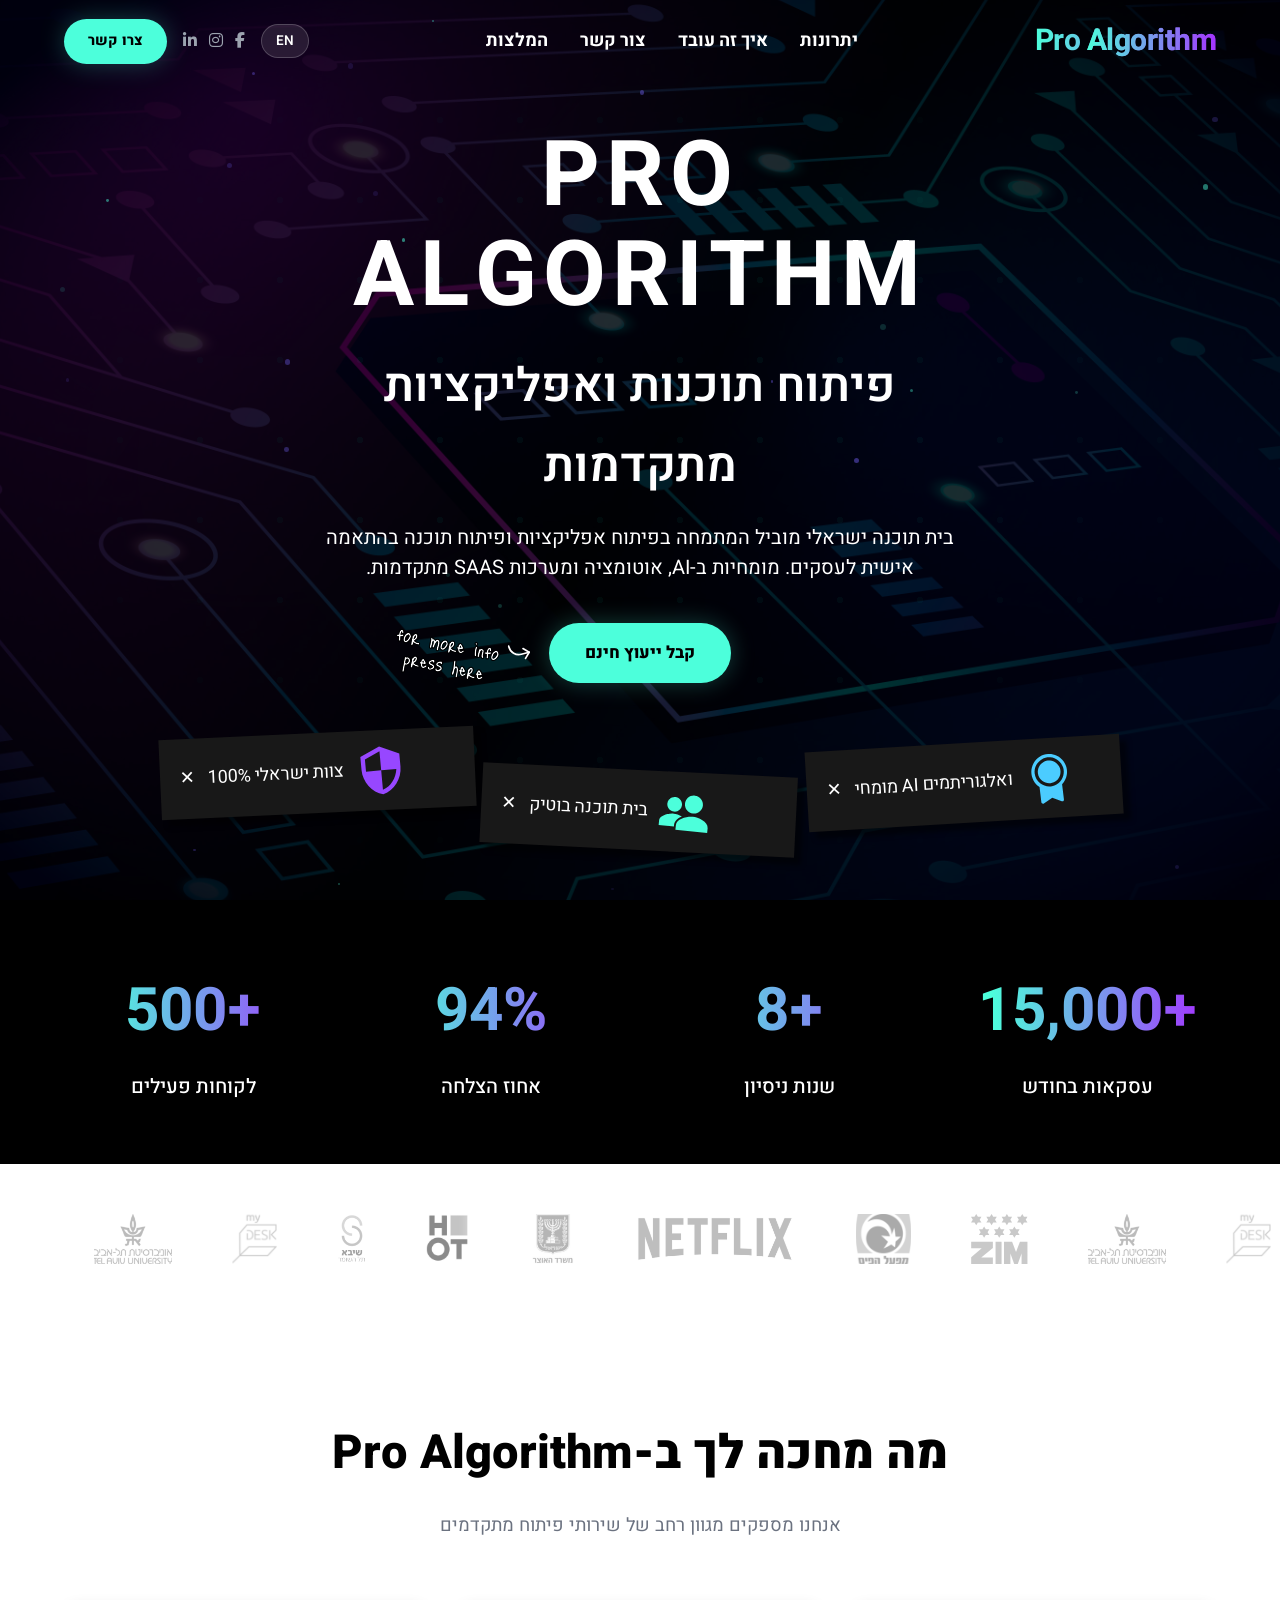
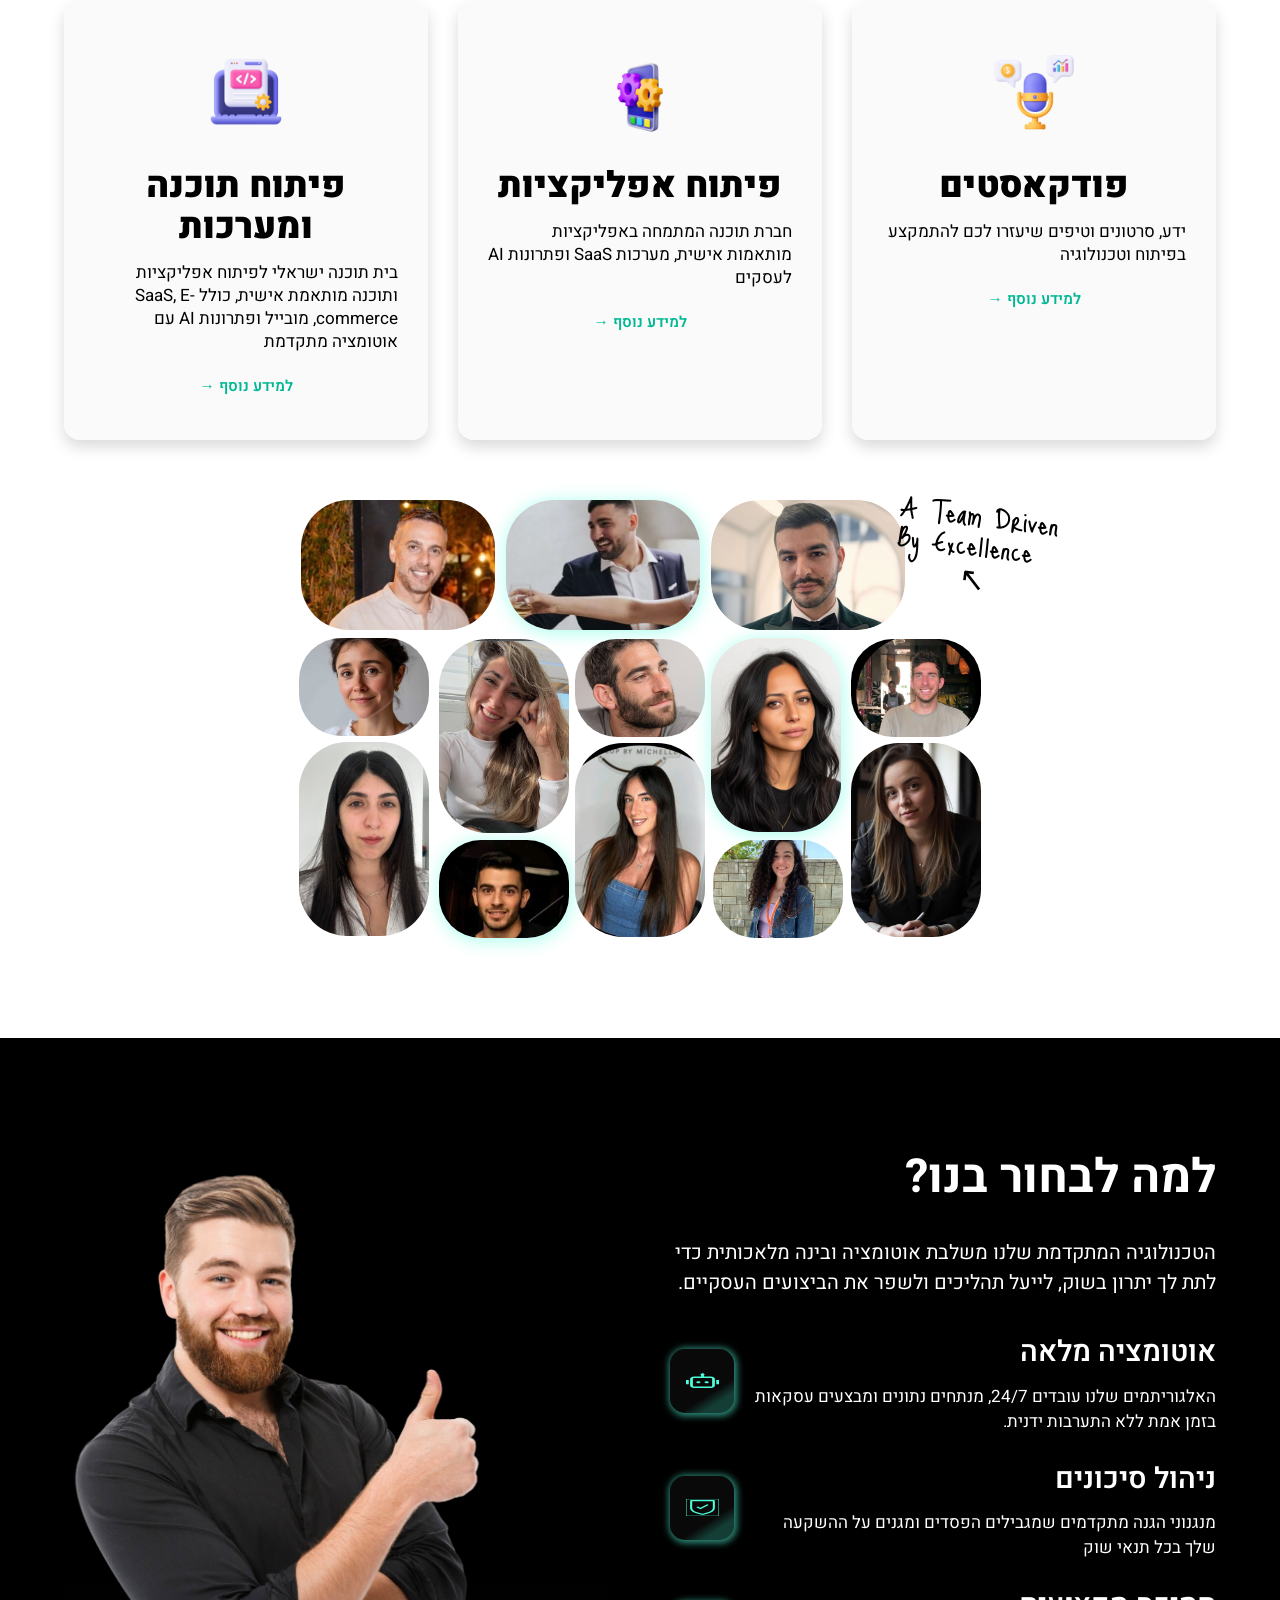
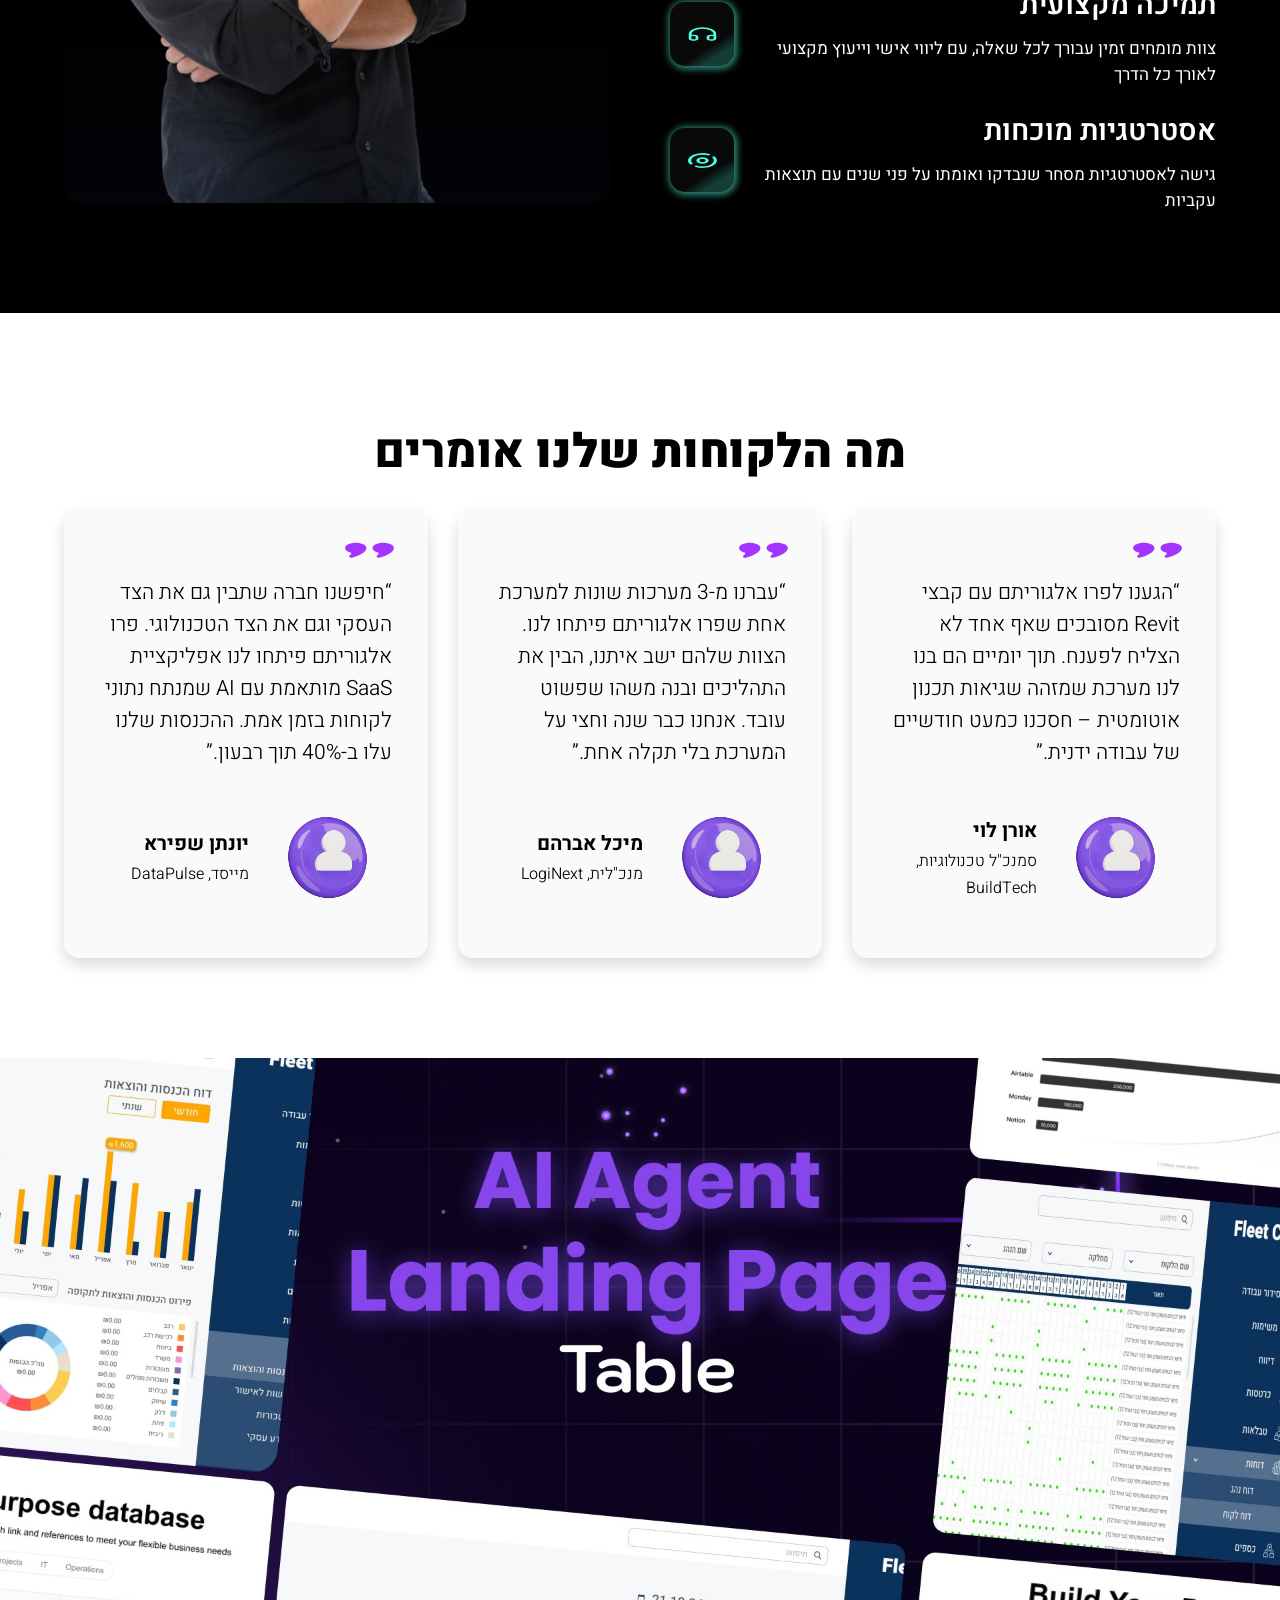
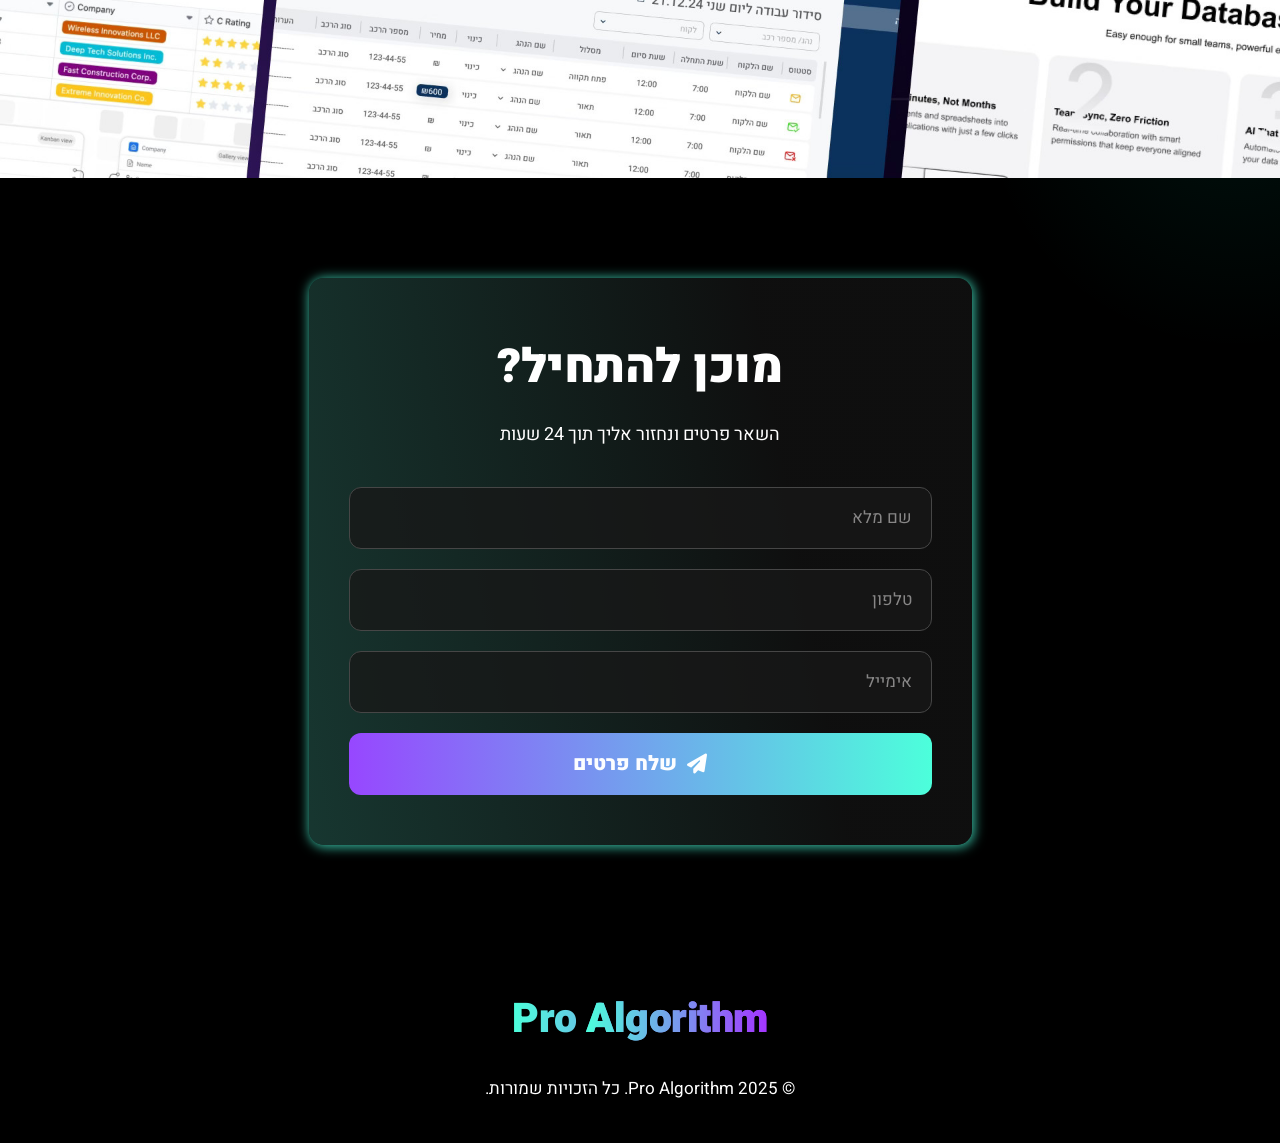
==== index.html @ 4203ea79 "Replace JPEG images with PNG format for team photos in index.html and remove the old JPEG files from" ====
<!DOCTYPE html>
<html lang="he" dir="rtl">
<head>
    <meta charset="UTF-8">
    <meta name="viewport" content="width=device-width, initial-scale=1.0">
    <title>Pro Algorithm - פיתוח תוכנות ואפליקציות מתקדמות</title>
    <meta name="description" content="Pro Algorithm - בית תוכנה ישראלי מוביל המתמחה בפיתוח אפליקציות ופיתוח תוכנה בהתאמה אישית לעסקים. מומחיות ב-AI, אוטומציה ומערכות SAAS מתקדמות.">
    <link rel="icon" type="image/png" href="favicon.png">
    <link rel="preconnect" href="https://fonts.googleapis.com">
    <link rel="preconnect" href="https://fonts.gstatic.com" crossorigin>
    <link href="https://fonts.googleapis.com/css2?family=Caveat:wght@400;500;600;700&family=Heebo:wght@300;400;500;600;700;800;900&family=Inter:wght@300;400;500;600;700;800;900&family=Poppins:wght@700;900&family=Rubik:wght@800&family=Just+Me+Again+Down+Here&display=swap" rel="stylesheet">
    <link rel="stylesheet" href="https://cdnjs.cloudflare.com/ajax/libs/font-awesome/6.5.1/css/all.min.css">
    <link rel="stylesheet" href="style.css">
</head>
<body>
    <!-- Navbar -->
    <nav class="navbar" id="navbar">
        <div class="container navbar-content">
            <a href="#hero" class="logo">Pro <span>Algorithm</span></a>
            <ul class="nav-links" id="navLinks">
                <li><a href="#about" data-he="יתרונות" data-en="Benefits">יתרונות</a></li>
                <li><a href="#services" data-he="איך זה עובד" data-en="How It Works">איך זה עובד</a></li>
                <li><a href="#contact" data-he="צור קשר" data-en="Contact">צור קשר</a></li>
                <li><a href="#testimonials" data-he="המלצות" data-en="Testimonials">המלצות</a></li>
            </ul>
            <div class="nav-actions">
                <button class="lang-toggle" id="langToggle" title="Switch Language">
                    <span class="lang-he">EN</span>
                    <span class="lang-en" style="display:none;">HE</span>
                </button>
                <div class="social-icons">
                    <a href="https://www.facebook.com/profile.php?id=61579382173682" target="_blank" rel="noopener noreferrer" aria-label="Facebook"><i class="fab fa-facebook-f"></i></a>
                    <a href="https://www.instagram.com/pro.algorithm" target="_blank" rel="noopener noreferrer" aria-label="Instagram"><i class="fab fa-instagram"></i></a>
                    <a href="https://www.linkedin.com/company/pro-algorithm" target="_blank" rel="noopener noreferrer" aria-label="LinkedIn"><i class="fab fa-linkedin-in"></i></a>
                </div>
                <a href="#contact" class="btn btn-primary nav-cta" data-he="צרו קשר" data-en="Contact Us">צרו קשר</a>
            </div>
            <button class="hamburger" id="hamburger" aria-label="תפריט">
                <span></span>
                <span></span>
                <span></span>
            </button>
        </div>
    </nav>

    <!-- Hero Section -->
    <section class="hero" id="hero">
        <div class="hero-bg">
            <img src="images/hero/cover.svg" alt="" class="hero-cover" aria-hidden="true">
            <div class="hero-circuit"></div>
            <div class="hero-particles" id="heroParticles"></div>
        </div>
        <div class="container hero-content">
            <div class="hero-text-area">
                <h1 class="hero-title" data-he="PRO ALGORITHM" data-en="PRO ALGORITHM">PRO ALGORITHM</h1>
                <p class="hero-subtitle" data-he="פיתוח תוכנות ואפליקציות מתקדמות" data-en="Advanced Software & Application Development">פיתוח תוכנות ואפליקציות מתקדמות</p>
                <p class="hero-desc" data-he="בית תוכנה ישראלי מוביל המתמחה בפיתוח אפליקציות ופיתוח תוכנה בהתאמה אישית לעסקים. מומחיות ב-AI, אוטומציה ומערכות SAAS מתקדמות." data-en="A leading Israeli software house specializing in custom app and software development for businesses. Expertise in AI, automation and advanced SaaS systems.">בית תוכנה ישראלי מוביל המתמחה בפיתוח אפליקציות ופיתוח תוכנה בהתאמה אישית לעסקים. מומחיות ב-AI, אוטומציה ומערכות SAAS מתקדמות.</p>
                <div class="hero-buttons">
                    <div class="hero-more-info">
                        <img src="images/hero/forMoreInfo.svg" alt="" class="more-info-text" aria-hidden="true">
                        <img src="images/hero/arrow.svg" alt="" class="more-info-arrow" aria-hidden="true">
                    </div>
                                        <a href="#contact" class="btn btn-primary btn-lg" data-he="קבל ייעוץ חינם" data-en="Get Free Consultation">קבל ייעוץ חינם</a>

                </div>
            </div>
            <!-- Floating Badges -->
            <div class="hero-badges">
                <div class="hero-badge badge-1">
                    <span class="badge-x" aria-hidden="true">&#x2715;</span>
                    <span data-he="צוות ישראלי 100%" data-en="100% Israeli Team">צוות ישראלי 100%</span>
                    <img src="images/hero/shield.svg" alt="" class="badge-icon" aria-hidden="true">
                </div>
                <div class="hero-badge badge-2">
                    <span class="badge-x" aria-hidden="true">&#x2715;</span>
                    <span data-he="בית תוכנה בוטיק" data-en="Boutique Software House">בית תוכנה בוטיק</span>
                    <img src="images/hero/people.svg" alt="" class="badge-icon" aria-hidden="true">
                </div>
                <div class="hero-badge badge-3">
                    <span class="badge-x" aria-hidden="true">&#x2715;</span>
                    <span data-he="מומחי AI ואלגוריתמים" data-en="AI & Algorithm Experts">מומחי AI ואלגוריתמים</span>
                    <img src="images/hero/medal.svg" alt="" class="badge-icon" aria-hidden="true">
                </div>
            </div>
        </div>

    </section>

    <!-- Statistics Section -->
    <section class="statistics" id="statistics">
        <div class="container stats-grid">
            <div class="stat-item">
                <span class="stat-number" data-target="15000" data-prefix="+">+0</span>
                <span class="stat-label" data-he="עסקאות בחודש" data-en="Transactions / Month">עסקאות בחודש</span>
            </div>
            <div class="stat-item">
                <span class="stat-number" data-target="8" data-prefix="+">+0</span>
                <span class="stat-label" data-he="שנות ניסיון" data-en="Years of Experience">שנות ניסיון</span>
            </div>
            <div class="stat-item">
                <span class="stat-number" data-target="94" data-suffix="%">0%</span>
                <span class="stat-label" data-he="אחוז הצלחה" data-en="Success Rate">אחוז הצלחה</span>
            </div>
            <div class="stat-item">
                <span class="stat-number" data-target="500" data-prefix="+">+0</span>
                <span class="stat-label" data-he="לקוחות פעילים" data-en="Active Clients">לקוחות פעילים</span>
            </div>
        </div>
    </section>

    <!-- Logos Section -->
    <section class="logos-section">
        <div class="container">
            <div class="logos-track">
                <div class="logos-slide">
                    <div class="logo-item"><img src="images/logo-tau.svg" alt="אוניברסיטת תל-אביב" class="logo-img"></div>
                    <div class="logo-item"><img src="images/logo-mydesk.svg" alt="myDesk" class="logo-img"></div>
                    <div class="logo-item"><img src="images/logo-sheba.svg" alt="שיבא" class="logo-img"></div>
                    <div class="logo-item"><img src="images/logo-hot.svg" alt="HOT" class="logo-img"></div>
                    <div class="logo-item"><img src="images/logo-finance.svg" alt="משרד האוצר" class="logo-img"></div>
                    <div class="logo-item"><img src="images/logo-netflix.svg" alt="Netflix" class="logo-img"></div>
                    <div class="logo-item"><img src="images/logo-mifal-hapayis.svg" alt="מפעל הפיס" class="logo-img"></div>
                    <div class="logo-item"><img src="images/logo-zim.svg" alt="ZIM" class="logo-img"></div>
                </div>
                <div class="logos-slide" aria-hidden="true">
                    <div class="logo-item"><img src="images/logo-tau.svg" alt="אוניברסיטת תל-אביב" class="logo-img"></div>
                    <div class="logo-item"><img src="images/logo-mydesk.svg" alt="myDesk" class="logo-img"></div>
                    <div class="logo-item"><img src="images/logo-sheba.svg" alt="שיבא" class="logo-img"></div>
                    <div class="logo-item"><img src="images/logo-hot.svg" alt="HOT" class="logo-img"></div>
                    <div class="logo-item"><img src="images/logo-finance.svg" alt="משרד האוצר" class="logo-img"></div>
                    <div class="logo-item"><img src="images/logo-netflix.svg" alt="Netflix" class="logo-img"></div>
                    <div class="logo-item"><img src="images/logo-mifal-hapayis.svg" alt="מפעל הפיס" class="logo-img"></div>
                    <div class="logo-item"><img src="images/logo-zim.svg" alt="ZIM" class="logo-img"></div>
                </div>
            </div>
        </div>
    </section>

    <!-- Services Section (3 Plates) -->
    <section class="services" id="services">
        <div class="container">
            <h2 class="section-title" data-he="מה מחכה לך ב-<span>Pro Algorithm</span>" data-en="What Awaits You at <span>Pro Algorithm</span>">מה מחכה לך ב-<span>Pro Algorithm</span></h2>
            <p class="section-subtitle" data-he="אנחנו מספקים מגוון רחב של שירותי פיתוח מתקדמים" data-en="We provide a wide range of advanced development services">אנחנו מספקים מגוון רחב של שירותי פיתוח מתקדמים</p>
            <div class="services-grid three-cards">
                <div class="service-card" data-aos="fade-up">
                    <div class="service-icon-3d">
                        <img src="images/icon-podcast.svg" alt="פודקאסטים" class="service-icon-img">
                    </div>
                    <h3 data-he="פודקאסטים" data-en="Podcasts">פודקאסטים</h3>
                    <p data-he="ידע, סרטונים וטיפים שיעזרו לכם להתמקצע בפיתוח וטכנולוגיה" data-en="Knowledge, videos and tips to help you specialize in development and technology">ידע, סרטונים וטיפים שיעזרו לכם להתמקצע בפיתוח וטכנולוגיה</p>
                    <a href="#contact" class="service-link" data-he="למידע נוסף →" data-en="Learn more →">למידע נוסף →</a>
                </div>
                <div class="service-card" data-aos="fade-up" data-aos-delay="100">
                    <div class="service-icon-3d">
                        <img src="images/icon-app-dev.svg" alt="פיתוח אפליקציות" class="service-icon-img">
                    </div>
                    <h3 data-he="פיתוח אפליקציות" data-en="App Development">פיתוח אפליקציות</h3>
                    <p data-he="חברת תוכנה המתמחה באפליקציות מותאמות אישית, מערכות SaaS ופתרונות AI לעסקים" data-en="Software company specializing in custom apps, SaaS systems and AI solutions for businesses">חברת תוכנה המתמחה באפליקציות מותאמות אישית, מערכות SaaS ופתרונות AI לעסקים</p>
                    <a href="#contact" class="service-link" data-he="למידע נוסף →" data-en="Learn more →">למידע נוסף →</a>
                </div>
                <div class="service-card" data-aos="fade-up" data-aos-delay="200">
                    <div class="service-icon-3d">
                        <img src="images/icon-software.svg" alt="פיתוח תוכנה ומערכות" class="service-icon-img">
                    </div>
                    <h3 data-he="פיתוח תוכנה ומערכות" data-en="Software & Systems Development">פיתוח תוכנה ומערכות</h3>
                    <p data-he="בית תוכנה ישראלי לפיתוח אפליקציות ותוכנה מותאמת אישית, כולל SaaS, E-commerce, מובייל ופתרונות AI עם אוטומציה מתקדמת" data-en="Israeli software house for custom app and software development, including SaaS, E-commerce, mobile and AI solutions with advanced automation">בית תוכנה ישראלי לפיתוח אפליקציות ותוכנה מותאמת אישית, כולל SaaS, E-commerce, מובייל ופתרונות AI עם אוטומציה מתקדמת</p>
                    <a href="#contact" class="service-link" data-he="למידע נוסף →" data-en="Learn more →">למידע נוסף →</a>
                </div>
            </div>
        </div>
    </section>

    <!-- Team Section -->
    <section class="team-section" id="team">
        <div class="container">
            <div class="team-collage" data-aos="fade-up">
                <div class="team-photos-grid">
                    <!-- Top row: 3 landscape photos -->
                    <div class="team-photo-item landscape"><img src="images/team/team-10.png" alt="Team member"></div>
                    <div class="team-photo-item landscape glow"><img src="images/team/team-9.jpg" alt="Team member"></div>
                    <div class="team-photo-item landscape"><img src="images/team/team-8.jpg" alt="Team member"></div>
                    <!-- Middle: short-tall alternating -->
                    <div class="team-photo-item short"><img src="images/team/team-13.jpg" alt="Team member"></div>
                    <div class="team-photo-item tall"><img src="images/team/team-1.png" alt="Team member"></div>
                    <div class="team-photo-item short"><img src="images/team/team-4.jpg" alt="Team member"></div>
                    <div class="team-photo-item tall glow"><img src="images/team/team-12.jpg" alt="Team member"></div>
                    <div class="team-photo-item short"><img src="images/team/team-14.jpg" alt="Team member"></div>
                    <!-- Bottom: tall-short alternating -->
                    <div class="team-photo-item tall"><img src="images/team/team-5.png" alt="Team member"></div>
                    <div class="team-photo-item short glow"><img src="images/team/team-2.jpg" alt="Team member"></div>
                    <div class="team-photo-item tall"><img src="images/team/team-3.png" alt="Team member"></div>
                    <div class="team-photo-item short"><img src="images/team/team-6.jpg" alt="Team member"></div>
                    <div class="team-photo-item tall"><img src="images/team/team-11.jpg" alt="Team member"></div>
                </div>
                <div class="team-label">
                    <span class="team-label-text">A Team Driven<br>By Excellence</span>
                    <span class="team-label-arrow">↙</span>
                </div>
            </div>
        </div>
    </section>

    <!-- Why Choose Us Section -->
    <section class="about-sections" id="about">
        <div class="about-block dark-block">
            <div class="container about-grid">
                <div class="about-image" data-aos="fade-left">
                    <div class="person-image">
                        <img src="images/about/man.png" alt="מומחה Pro Algorithm" class="person-photo">
                    </div>
                </div>
                <div class="about-text" data-aos="fade-right">
                    <h2 data-he="למה לבחור <span>בנו?</span>" data-en="Why Choose <span>Us?</span>">למה לבחור <span>בנו?</span></h2>
                    <p data-he="הטכנולוגיה המתקדמת שלנו משלבת אוטומציה ובינה מלאכותית כדי לתת לך יתרון בשוק, לייעל תהליכים ולשפר את הביצועים העסקיים." data-en="Our advanced technology combines automation and AI to give you a market advantage, streamline processes and improve business performance.">הטכנולוגיה המתקדמת שלנו משלבת אוטומציה ובינה מלאכותית כדי לתת לך יתרון בשוק, לייעל תהליכים ולשפר את הביצועים העסקיים.</p>
                    <div class="features-list">
                        <div class="feature-item">
                            <div class="feature-text">
                                <h4 data-he="אוטומציה מלאה" data-en="Full Automation">אוטומציה מלאה</h4>
                                <p data-he="האלגוריתמים שלנו עובדים 24/7, מנתחים נתונים ומבצעים עסקאות בזמן אמת ללא התערבות ידנית." data-en="Our algorithms work 24/7, analyzing data and executing transactions in real-time without manual intervention.">האלגוריתמים שלנו עובדים 24/7, מנתחים נתונים ומבצעים עסקאות בזמן אמת ללא התערבות ידנית.</p>
                            </div>
                            <div class="feature-icon-box">
                                <img src="images/about/icon-robot.svg" alt="" class="feature-icon-img">
                            </div>
                        </div>
                        <div class="feature-item">
                            <div class="feature-text">
                                <h4 data-he="ניהול סיכונים" data-en="Risk Management">ניהול סיכונים</h4>
                                <p data-he="מנגנוני הגנה מתקדמים שמגבילים הפסדים ומגנים על ההשקעה שלך בכל תנאי שוק" data-en="Advanced protection mechanisms that limit losses and protect your investment in all market conditions">מנגנוני הגנה מתקדמים שמגבילים הפסדים ומגנים על ההשקעה שלך בכל תנאי שוק</p>
                            </div>
                            <div class="feature-icon-box">
                                <img src="images/about/icon-security.svg" alt="" class="feature-icon-img">
                            </div>
                        </div>
                        <div class="feature-item">
                            <div class="feature-text">
                                <h4 data-he="תמיכה מקצועית" data-en="Professional Support">תמיכה מקצועית</h4>
                                <p data-he="צוות מומחים זמין עבורך לכל שאלה, עם ליווי אישי וייעוץ מקצועי לאורך כל הדרך" data-en="Expert team available for any question, with personal guidance and professional consulting throughout">צוות מומחים זמין עבורך לכל שאלה, עם ליווי אישי וייעוץ מקצועי לאורך כל הדרך</p>
                            </div>
                            <div class="feature-icon-box">
                                <img src="images/about/icon-headphones.svg" alt="" class="feature-icon-img">
                            </div>
                        </div>
                        <div class="feature-item">
                            <div class="feature-text">
                                <h4 data-he="אסטרטגיות מוכחות" data-en="Proven Strategies">אסטרטגיות מוכחות</h4>
                                <p data-he="גישה לאסטרטגיות מסחר שנבדקו ואומתו על פני שנים עם תוצאות עקביות" data-en="Access to tested and verified trading strategies with consistent results over the years">גישה לאסטרטגיות מסחר שנבדקו ואומתו על פני שנים עם תוצאות עקביות</p>
                            </div>
                            <div class="feature-icon-box">
                                <img src="images/about/icon-circles.svg" alt="" class="feature-icon-img">
                            </div>
                        </div>
                    </div>
                </div>
            </div>
        </div>
    </section>

    <!-- Clients / Testimonials -->
    <section class="testimonials" id="testimonials">
        <div class="container">
            <h2 class="section-title" data-he="מה הלקוחות שלנו <span>אומרים</span>" data-en="What Our Clients <span>Say</span>">מה הלקוחות שלנו <span>אומרים</span></h2>
            <div class="testimonials-grid">
                <div class="testimonial-card" data-aos="fade-up">
                    <div class="testimonial-quote"><img src="images/testimonials/quote-icon.svg" alt="" class="quote-icon-img"></div>
                    <p data-he="&ldquo;הגענו לפרו אלגוריתם עם קבצי Revit מסובכים שאף אחד לא הצליח לפענח. תוך יומיים הם בנו לנו מערכת שמזהה שגיאות תכנון אוטומטית &ndash; חסכנו כמעט חודשיים של עבודה ידנית.&rdquo;" data-en="&ldquo;We came to Pro Algorithm with complex Revit files no one could decode. Within two days they built us a system that automatically detects planning errors &ndash; saving us almost two months of manual work.&rdquo;">&ldquo;הגענו לפרו אלגוריתם עם קבצי Revit מסובכים שאף אחד לא הצליח לפענח. תוך יומיים הם בנו לנו מערכת שמזהה שגיאות תכנון אוטומטית &ndash; חסכנו כמעט חודשיים של עבודה ידנית.&rdquo;</p>
                    <div class="testimonial-author">
                        <div class="author-avatar purple"><img src="images/testimonials/avatar-purple.png" alt="" class="avatar-img"></div>
                        <div>
                            <strong data-he="אורן לוי" data-en="Oren Levi">אורן לוי</strong>
                            <span data-he="סמנכ&quot;ל טכנולוגיות, BuildTech" data-en="VP Technology, BuildTech">סמנכ"ל טכנולוגיות, BuildTech</span>
                        </div>
                    </div>
                </div>
                <div class="testimonial-card" data-aos="fade-up" data-aos-delay="100">
                    <div class="testimonial-quote"><img src="images/testimonials/quote-icon.svg" alt="" class="quote-icon-img"></div>
                    <p data-he="&ldquo;עברנו מ-3 מערכות שונות למערכת אחת שפרו אלגוריתם פיתחו לנו. הצוות שלהם ישב איתנו, הבין את התהליכים ובנה משהו שפשוט עובד. אנחנו כבר שנה וחצי על המערכת בלי תקלה אחת.&rdquo;" data-en="&ldquo;We migrated from 3 different systems to one unified platform Pro Algorithm built for us. Their team sat with us, understood our processes and built something that just works. We've been running on it for a year and a half without a single issue.&rdquo;">&ldquo;עברנו מ-3 מערכות שונות למערכת אחת שפרו אלגוריתם פיתחו לנו. הצוות שלהם ישב איתנו, הבין את התהליכים ובנה משהו שפשוט עובד. אנחנו כבר שנה וחצי על המערכת בלי תקלה אחת.&rdquo;</p>
                    <div class="testimonial-author">
                        <div class="author-avatar purple"><img src="images/testimonials/avatar-purple.png" alt="" class="avatar-img"></div>
                        <div>
                            <strong data-he="מיכל אברהם" data-en="Michal Avraham">מיכל אברהם</strong>
                            <span data-he="מנכ&quot;לית, LogiNext" data-en="CEO, LogiNext">מנכ"לית, LogiNext</span>
                        </div>
                    </div>
                </div>
                <div class="testimonial-card" data-aos="fade-up" data-aos-delay="200">
                    <div class="testimonial-quote"><img src="images/testimonials/quote-icon.svg" alt="" class="quote-icon-img"></div>
                    <p data-he="&ldquo;חיפשנו חברה שתבין גם את הצד העסקי וגם את הצד הטכנולוגי. פרו אלגוריתם פיתחו לנו אפליקציית SaaS מותאמת עם AI שמנתח נתוני לקוחות בזמן אמת. ההכנסות שלנו עלו ב-40% תוך רבעון.&rdquo;" data-en="&ldquo;We were looking for a company that understands both business and technology. Pro Algorithm developed a custom SaaS app with AI that analyzes customer data in real-time. Our revenue increased by 40% within a quarter.&rdquo;">&ldquo;חיפשנו חברה שתבין גם את הצד העסקי וגם את הצד הטכנולוגי. פרו אלגוריתם פיתחו לנו אפליקציית SaaS מותאמת עם AI שמנתח נתוני לקוחות בזמן אמת. ההכנסות שלנו עלו ב-40% תוך רבעון.&rdquo;</p>
                    <div class="testimonial-author">
                        <div class="author-avatar purple"><img src="images/testimonials/avatar-purple.png" alt="" class="avatar-img"></div>
                        <div>
                            <strong data-he="יונתן שפירא" data-en="Yonatan Shapira">יונתן שפירא</strong>
                            <span data-he="מייסד, DataPulse" data-en="Founder, DataPulse">מייסד, DataPulse</span>
                        </div>
                    </div>
                </div>
            </div>
        </div>
    </section>

    <!-- Projects / Mockups -->
    <section class="projects" id="projects">
        <div class="mockups-fullwidth">
            <img src="images/mockups/projects-collage.png" alt="הפרויקטים שלנו" class="mockups-img">
        </div>
    </section>

    <!-- Contact Section -->
    <section class="contact" id="contact">
        <div class="container">
            <div class="contact-card-wrapper" data-aos="fade-up">
                <h2 data-he="מוכן <span>להתחיל?</span>" data-en="Ready to <span>Start?</span>">מוכן <span>להתחיל?</span></h2>
                <p class="contact-subtitle" data-he="השאר פרטים ונחזור אליך תוך 24 שעות" data-en="Leave your details and we'll get back to you within 24 hours">השאר פרטים ונחזור אליך תוך 24 שעות</p>
                <form class="contact-form-inline" id="contactForm">
                    <div class="form-group">
                        <input type="text" id="name" required placeholder=" ">
                        <label for="name" data-he="שם מלא" data-en="Full Name">שם מלא</label>
                    </div>
                    <div class="form-group">
                        <input type="tel" id="phone" required placeholder=" ">
                        <label for="phone" data-he="טלפון" data-en="Phone">טלפון</label>
                    </div>
                    <div class="form-group">
                        <input type="email" id="email" required placeholder=" ">
                        <label for="email" data-he="אימייל" data-en="Email">אימייל</label>
                    </div>
                    <button type="submit" class="btn btn-submit btn-lg btn-full" data-he="<i class='fas fa-paper-plane'></i> שלח פרטים" data-en="<i class='fas fa-paper-plane'></i> Send Details"><i class="fas fa-paper-plane"></i> שלח פרטים</button>
                </form>
            </div>
        </div>
    </section>

    <!-- Footer -->
    <footer class="footer">
        <div class="container">
            <div class="footer-simple">
                <a href="#hero" class="logo">Pro <span>Algorithm</span></a>
                <p class="footer-copyright" data-he="&copy; 2026 Pro Algorithm. כל הזכויות שמורות." data-en="&copy; 2025 Pro Algorithm. All rights reserved.">&copy; 2025 Pro Algorithm. כל הזכויות שמורות.</p>
            </div>
        </div>
    </footer>

    <!-- Back to Top -->
    <button class="back-to-top" id="backToTop" aria-label="חזרה למעלה">
        <i class="fas fa-chevron-up"></i>
    </button>

    <script src="script.js"></script>
</body>
</html>
---- style.css ----
/* ============================================
   PRO ALGORITHM - Landing Page Styles
   Matching Figma Design 1:1
   ============================================ */

/* ---------- CSS Variables ---------- */
:root {
    --primary: #4cffdb;
    --primary-dark: #00b894;
    --primary-light: #55efc4;
    --accent: #a434ff;
    --accent-light: #9747ff;
    --dark: #000000;
    --dark-2: #000000;
    --dark-3: #181818;
    --dark-card: #181818;
    --light: #ffffff;
    --light-2: rgba(250,250,250,0.98);
    --light-3: #e9ecef;
    --gray: #9ca3af;
    --gray-dark: #6b7280;
    --text-dark: #000000;
    --text-light: #e0e0e0;
    --gradient-primary: linear-gradient(135deg, #4cffdb 0%, #a434ff 100%);
    --gradient-dark: linear-gradient(135deg, var(--dark) 0%, var(--dark-3) 100%);
    --gradient-hero: linear-gradient(180deg, rgba(10,10,26,0.95) 0%, rgba(18,18,42,0.98) 100%);
    --shadow: 0 4px 6px -1px rgba(0,0,0,0.1), 0 2px 4px -1px rgba(0,0,0,0.06);
    --shadow-lg: 0 7px 15px rgba(0,0,0,0.15);
    --shadow-glow: 0 0 30px rgba(76,255,219,0.3);
    --radius: 12px;
    --radius-lg: 16px;
    --transition: all 0.3s cubic-bezier(0.4, 0, 0.2, 1);
    --font-he: 'Heebo', sans-serif;
    --font-en: 'Inter', sans-serif;
    --font-poppins: 'Poppins', sans-serif;
    --font-rubik: 'Rubik', sans-serif;
    --font-handwritten: 'Just Me Again Down Here', cursive;
}

/* ---------- Reset & Base ---------- */
*, *::before, *::after {
    margin: 0;
    padding: 0;
    box-sizing: border-box;
}

html {
    scroll-behavior: smooth;
    scroll-padding-top: 80px;
}

body {
    font-family: var(--font-he);
    background: var(--dark);
    color: var(--text-light);
    line-height: 1.7;
    overflow-x: hidden;
    -webkit-font-smoothing: antialiased;
    -moz-osx-font-smoothing: grayscale;
}

html[lang="en"] body {
    font-family: var(--font-en);
}

a {
    text-decoration: none;
    color: inherit;
    transition: var(--transition);
}

ul {
    list-style: none;
}

img {
    max-width: 100%;
    height: auto;
    display: block;
}

.container {
    max-width: 1200px;
    margin: 0 auto;
    padding: 0 24px;
}

/* ---------- Buttons ---------- */
.btn {
    display: inline-flex;
    align-items: center;
    justify-content: center;
    gap: 8px;
    padding: 12px 28px;
    border-radius: 50px;
    font-weight: 600;
    font-size: 0.95rem;
    cursor: pointer;
    border: none;
    transition: var(--transition);
    font-family: inherit;
    white-space: nowrap;
}

.btn-primary {
    background: #4cffdb;
    color: #000000;
    box-shadow: 0px 0px 25px rgba(76, 255, 219, 0.25);
    border-radius: 37px;
    font-family: var(--font-rubik);
    font-weight: 800;
    font-size: 20px;
}

.btn-primary:hover {
    transform: translateY(-2px);
    box-shadow: 0px 0px 35px rgba(76, 255, 219, 0.4);
}

.btn-outline {
    background: transparent;
    color: var(--light);
    border: 2px solid rgba(255,255,255,0.3);
}

.btn-outline:hover {
    border-color: var(--primary);
    color: var(--primary);
    background: rgba(0, 212, 170, 0.1);
}

.btn-lg {
    padding: 16px 36px;
    font-size: 1.05rem;
}

.btn-full {
    width: 100%;
}

.btn-submit {
    background: linear-gradient(90deg, #9747ff, #4cffdb);
    color: rgba(255,255,255,0.98);
    border-radius: 12px;
    font-size: 20px;
    font-weight: 900;
    font-family: var(--font-en);
    height: 62px;
    gap: 10px;
}

.btn-submit:hover {
    transform: translateY(-2px);
    box-shadow: 0 6px 25px rgba(151, 71, 255, 0.4);
}

/* ---------- Section Titles ---------- */
.section-title {
    font-size: 47px;
    font-weight: 900;
    font-family: var(--font-en);
    text-align: center;
    margin-bottom: 16px;
    color: var(--text-dark);
}

.section-title span {
    font-weight: 800;
}

.section-title.light {
    color: var(--light);
}

.section-subtitle {
    text-align: center;
    color: var(--gray-dark);
    font-size: 1.15rem;
    max-width: 600px;
    margin: 0 auto 60px;
}

.section-subtitle.light {
    color: var(--gray);
}

/* ============================================
   NAVBAR
   ============================================ */
.navbar {
    position: fixed;
    top: 0;
    left: 0;
    right: 0;
    z-index: 1000;
    padding: 16px 0;
    transition: var(--transition);
    background: transparent;
}

.navbar.scrolled {
    background: rgba(10, 10, 26, 0.95);
    backdrop-filter: blur(20px);
    -webkit-backdrop-filter: blur(20px);
    padding: 10px 0;
    box-shadow: 0 4px 30px rgba(0, 0, 0, 0.3);
}

.navbar-content {
    display: flex;
    align-items: center;
    justify-content: space-between;
}

.logo {
    font-size: 30px;
    font-weight: 700;
    font-family: var(--font-poppins);
    background: linear-gradient(90deg, #4cffdb, #a434ff);
    -webkit-background-clip: text;
    -webkit-text-fill-color: transparent;
    background-clip: text;
    letter-spacing: -0.5px;
}

.logo span {
    background: inherit;
    -webkit-background-clip: text;
    -webkit-text-fill-color: transparent;
    background-clip: text;
}

.nav-links {
    display: flex;
    align-items: center;
    gap: 32px;
}

.nav-links a {
    color: white;
    font-size: 18px;
    font-weight: 700;
    font-family: var(--font-en);
    position: relative;
    padding: 4px 0;
}

.nav-links a::after {
    content: '';
    position: absolute;
    bottom: -2px;
    right: 0;
    width: 0;
    height: 2px;
    background: var(--gradient-primary);
    transition: width 0.3s ease;
}

.nav-links a:hover,
.nav-links a.active {
    color: var(--light);
}

.nav-links a:hover::after,
.nav-links a.active::after {
    width: 100%;
}

.nav-actions {
    display: flex;
    align-items: center;
    gap: 16px;
}

.lang-toggle {
    background: rgba(255,255,255,0.1);
    border: 1px solid rgba(255,255,255,0.2);
    color: var(--light);
    padding: 6px 14px;
    border-radius: 50px;
    cursor: pointer;
    font-size: 0.85rem;
    font-weight: 600;
    transition: var(--transition);
    font-family: var(--font-en);
}

.lang-toggle:hover {
    background: rgba(255,255,255,0.2);
}

.social-icons {
    display: flex;
    align-items: center;
    gap: 12px;
}

.social-icons a {
    color: var(--gray);
    font-size: 1rem;
    transition: var(--transition);
}

.social-icons a:hover {
    color: var(--primary);
    transform: translateY(-2px);
}

.nav-cta {
    padding: 10px 24px;
    font-size: 0.9rem;
}

.hamburger {
    display: none;
    flex-direction: column;
    gap: 5px;
    cursor: pointer;
    background: none;
    border: none;
    padding: 8px;
    z-index: 1001;
}

.hamburger span {
    display: block;
    width: 24px;
    height: 2px;
    background: var(--light);
    transition: var(--transition);
    border-radius: 2px;
}

.hamburger.active span:nth-child(1) {
    transform: rotate(45deg) translate(5px, 5px);
}

.hamburger.active span:nth-child(2) {
    opacity: 0;
}

.hamburger.active span:nth-child(3) {
    transform: rotate(-45deg) translate(5px, -5px);
}

/* ============================================
   HERO SECTION
   ============================================ */
.hero {
    position: relative;
    min-height: 100vh;
    display: flex;
    align-items: center;
    justify-content: center;
    overflow: hidden;
    background: var(--dark);
}

.hero-bg {
    position: absolute;
    inset: 0;
    z-index: 0;
}

.hero-cover {
    position: absolute;
    inset: 0;
    width: 100%;
    height: 100%;
    object-fit: cover;
    object-position: center;
}

/* Circuit Board Pattern Background */
.hero-circuit {
    position: absolute;
    inset: 0;
    opacity: 0.06;
    background-image:
        /* Horizontal lines */
        linear-gradient(0deg, transparent 49.5%, rgba(0,212,170,0.5) 49.5%, rgba(0,212,170,0.5) 50.5%, transparent 50.5%),
        /* Vertical lines */
        linear-gradient(90deg, transparent 49.5%, rgba(0,212,170,0.5) 49.5%, rgba(0,212,170,0.5) 50.5%, transparent 50.5%),
        /* Dots at intersections */
        radial-gradient(circle 3px at 50% 50%, rgba(0,212,170,0.8) 100%, transparent 100%);
    background-size: 80px 80px, 80px 80px, 80px 80px;
    mask-image: radial-gradient(ellipse at center, black 30%, transparent 75%);
    -webkit-mask-image: radial-gradient(ellipse at center, black 30%, transparent 75%);
    z-index: 1;
}

.hero-particles {
    position: absolute;
    inset: 0;
    overflow: hidden;
    z-index: 2;
}

.hero-particle {
    position: absolute;
    width: 4px;
    height: 4px;
    border-radius: 50%;
    background: var(--primary);
    opacity: 0.4;
    animation: floatParticle 8s infinite ease-in-out;
}

@keyframes floatParticle {
    0%, 100% { transform: translateY(0) translateX(0); opacity: 0.2; }
    25% { opacity: 0.6; }
    50% { transform: translateY(-80px) translateX(30px); opacity: 0.4; }
    75% { opacity: 0.6; }
}

.hero-content {
    position: relative;
    z-index: 1;
    text-align: center;
    padding: 120px 24px 80px;
}

.hero-text-area {
    max-width: 700px;
    margin: 0 auto;
}

.hero-title {
    font-size: clamp(3rem, 8vw, 91px);
    font-weight: 700;
    letter-spacing: 6px;
    margin-bottom: 20px;
    color: var(--light);
    line-height: 1.1;
    font-family: var(--font-poppins);
    text-transform: uppercase;
    animation: fadeInUp 1s ease-out;
}

.hero-subtitle {
    font-size: clamp(1.5rem, 4vw, 47px);
    font-weight: 600;
    color: var(--light);
    margin-bottom: 16px;
    font-family: var(--font-en);
    text-transform: uppercase;
    animation: fadeInUp 1s ease-out 0.2s both;
}

.hero-desc {
    font-size: 20px;
    color: var(--light);
    max-width: 658px;
    margin: 0 auto 40px;
    line-height: 1.5;
    font-family: var(--font-en);
    font-weight: 400;
    text-transform: uppercase;
    text-align: center;
    animation: fadeInUp 1s ease-out 0.4s both;
}

.hero-buttons {
    display: flex;
    justify-content: center;
    align-items: center;
    flex-wrap: wrap;
    animation: fadeInUp 1s ease-out 0.6s both;
    position: relative;
}

.hero-more-info {
    display: flex;
    align-items: flex-start;
    gap: 6px;
    position: absolute;
    left: calc(50% + 110px);
    top: 50%;
    transform: translateY(-40%) rotate(5.74deg);
    white-space: nowrap;
    font-family: var(--font-handwritten);
    font-size: 25px;
    color: white;
}

/* RTL: align "למידע נוסף" – block on right, arrow points left toward button */
[dir="rtl"] .hero-more-info {
    right: calc(50% + 110px);
    left: auto;
    flex-direction: row-reverse;
}

[dir="rtl"] .more-info-arrow {
    transform: scaleX(-1);
}

[dir="rtl"] .hero-more-info:hover .more-info-arrow {
    transform: scaleX(-1) translateX(-4px);
}

[dir="ltr"] .hero-more-info {
    left: auto;
    right: calc(50% + 130px);
}

[dir="ltr"] .more-info-arrow {
    transform: scaleX(-1);
}

.more-info-text {
    height: auto;
    max-width: 130px;
    display: block;
}

.more-info-arrow {
    height: auto;
    width: auto;
    max-height: 22px;
    display: block;
    transition: var(--transition);
}

.hero-more-info:hover .more-info-arrow {
    transform: translateX(4px);
}

[dir="ltr"] .hero-more-info:hover .more-info-arrow {
    transform: scaleX(-1) translateX(-4px);
}

/* Hero Floating Badges */
.hero-badges {
    display: flex;
    justify-content: center;
    align-items: flex-start;
    gap: 20px;
    margin-top: 50px;
    flex-wrap: wrap;
    animation: fadeInUp 1s ease-out 0.8s both;
    direction: ltr;
}

.hero-badge {
    display: inline-flex;
    align-items: center;
    gap: 10px;
    padding: 13px 17px;
    background: #181818;
    border: none;
    overflow: hidden;
    box-shadow: 7px 7px 5px 0px rgba(0,0,0,0.5);
    color: var(--light);
    font-size: 18px;
    font-weight: 400;
    font-family: var(--font-en);
    transition: var(--transition);
    position: relative;
    direction: ltr;
    width: 315px;
    height: 80px;
}

/* Badge X decoration */
.badge-x {
    width: 21px;
    height: 21px;
    flex-shrink: 0;
    display: flex;
    align-items: center;
    justify-content: center;
}

/* Badge 1 - צוות ישראלי 100% (LEFT) */
.badge-1 {
    transform: rotate(-2.61deg);
}

/* Badge 2 - בית תוכנה בוטיק (CENTER) */
.badge-2 {
    transform: rotate(2.85deg) translateY(37px);
    margin-left: -12px;
    margin-right: -12px;
}

/* Badge 3 - מומחי AI ואלגוריתמים (RIGHT) */
.badge-3 {
    transform: rotate(-3.42deg) translateY(10px);
}

.hero-badge:hover {
    box-shadow: 7px 7px 10px 0px rgba(0,0,0,0.6);
    transform: translateY(-3px) rotate(0deg);
}

.badge-icon {
    width: 55px;
    height: 55px;
    flex-shrink: 0;
    display: block;
    object-fit: contain;
}

.hero-badge i {
    color: var(--primary);
    font-size: 1rem;
}

@keyframes fadeInUp {
    from {
        opacity: 0;
        transform: translateY(30px);
    }
    to {
        opacity: 1;
        transform: translateY(0);
    }
}

/* Scroll Indicator */
.hero-scroll-indicator {
    position: absolute;
    bottom: 30px;
    left: 50%;
    transform: translateX(-50%);
    z-index: 1;
    animation: fadeInUp 1s ease-out 1s both;
}

.mouse {
    width: 26px;
    height: 40px;
    border: 2px solid rgba(255,255,255,0.3);
    border-radius: 13px;
    display: flex;
    justify-content: center;
    padding-top: 8px;
}

.wheel {
    width: 3px;
    height: 8px;
    background: var(--primary);
    border-radius: 2px;
    animation: scrollWheel 2s infinite;
}

@keyframes scrollWheel {
    0% { opacity: 1; transform: translateY(0); }
    100% { opacity: 0; transform: translateY(12px); }
}

/* ============================================
   STATISTICS
   ============================================ */
.statistics {
    background: #000000;
    padding: 60px 0;
    border-top: none;
    border-bottom: none;
}

.stats-grid {
    display: grid;
    grid-template-columns: repeat(4, 1fr);
    gap: 40px;
    text-align: center;
}

.stat-item {
    position: relative;
}

.stat-item:not(:last-child)::after {
    display: none;
}

.stat-number {
    font-size: 60px;
    font-weight: 700;
    background: linear-gradient(90deg, #4cffdb 12.27%, #a434ff 95.71%);
    -webkit-background-clip: text;
    -webkit-text-fill-color: transparent;
    background-clip: text;
    display: block;
    margin-bottom: 8px;
    font-family: var(--font-en);
}

.stat-label {
    color: white;
    font-size: 20px;
    font-weight: 500;
    font-family: var(--font-en);
}

/* ============================================
   LOGOS SECTION
   ============================================ */
.logos-section {
    background: #ffffff;
    padding: 50px 0;
    overflow: hidden;
    direction: ltr;
}

.logos-track {
    display: flex;
    animation: scrollLogos 30s linear infinite;
    width: max-content;
}

.logos-slide {
    display: flex;
    align-items: center;
    gap: 60px;
    padding: 0 30px;
}

.logo-item {
    flex-shrink: 0;
    transition: var(--transition);
}

.logo-img {
    height: 50px;
    width: auto;
    object-fit: contain;
    filter: grayscale(100%);
    opacity: 0.45;
    transition: var(--transition);
}

.logo-item:hover .logo-img {
    opacity: 0.7;
}

.logo-brand {
    font-size: 1.2rem;
    font-weight: 700;
    color: rgba(0,0,0,0.3);
    white-space: nowrap;
    letter-spacing: 0.5px;
    font-family: var(--font-en);
    transition: var(--transition);
}

.logo-item:hover .logo-brand {
    color: rgba(0,0,0,0.5);
}

.logo-brand.logo-netflix {
    font-size: 1.5rem;
    font-weight: 900;
    letter-spacing: 3px;
    color: rgba(0,0,0,0.3);
}

.logo-brand.logo-hot {
    font-size: 1.4rem;
    font-weight: 900;
    color: rgba(0,0,0,0.3);
}

.logo-brand.logo-zim {
    font-size: 1.3rem;
    font-weight: 800;
    letter-spacing: 4px;
    color: rgba(0,0,0,0.3);
}

@keyframes scrollLogos {
    0% { transform: translateX(0); }
    100% { transform: translateX(-50%); }
}

/* ============================================
   SERVICES (3 PLATES)
   ============================================ */
.services {
    background: var(--light);
    padding: 100px 0 40px;
}

.services-grid.three-cards {
    display: grid;
    grid-template-columns: repeat(3, 1fr);
    gap: 30px;
}

.service-card {
    background: rgba(250,250,250,0.98);
    border: none;
    border-radius: 16px;
    padding: 40px 30px;
    text-align: center;
    transition: var(--transition);
    position: relative;
    overflow: hidden;
    box-shadow: 0px 7px 15px rgba(0,0,0,0.15);
}

.service-card::before {
    display: none;
}

.service-card:hover {
    transform: translateY(-8px);
    box-shadow: 0px 12px 25px rgba(0,0,0,0.2);
}

/* service-card::before disabled */

/* 3D Icon Style */
.service-icon-3d {
    width: 100px;
    height: 100px;
    display: flex;
    align-items: center;
    justify-content: center;
    margin: 0 auto 24px;
    transition: var(--transition);
}

.service-icon-img {
    width: 100%;
    height: 100%;
    object-fit: contain;
}

.service-card:hover .service-icon-3d {
    transform: scale(1.1) rotate(-3deg);
    box-shadow: 0 8px 25px rgba(0,212,170,0.2);
}

.service-card h3 {
    font-size: 36px;
    font-weight: 900;
    font-family: var(--font-en);
    color: #000000;
    margin-bottom: 14px;
    line-height: 41px;
}

.service-card p {
    color: #000000;
    font-size: 17px;
    font-family: var(--font-en);
    font-weight: 400;
    margin-bottom: 20px;
    line-height: 23px;
    text-align: right;
}

.service-link {
    color: var(--primary-dark);
    font-weight: 600;
    font-size: 0.95rem;
}

.service-link:hover {
    color: var(--accent);
}

/* ============================================
   TEAM SECTION
   ============================================ */
.team-section {
    background: var(--light);
    padding: 20px 0 100px;
}

.team-collage {
    position: relative;
    max-width: 682px;
    margin: 0 auto;
}

.team-photos-grid {
    position: relative;
    width: 100%;
    aspect-ratio: 682 / 438;
}

.team-photo-item {
    position: absolute;
    overflow: hidden;
    transition: var(--transition);
}

.team-photo-item:hover {
    transform: scale(1.05);
    z-index: 2;
}

/* === Shape types === */
.team-photo-item.landscape {
    width: 28.45%;
    height: 29.68%;
    border-radius: 48px;
}

.team-photo-item.tall {
    width: 19.06%;
    height: 44.29%;
    border-radius: 48px;
}

.team-photo-item.short {
    width: 19.06%;
    height: 22.37%;
    border-radius: 42px;
}

.team-photo-item.glow {
    box-shadow: 1px 2px 17px 1px rgba(76, 255, 219, 0.46);
}

.team-photo-item img {
    width: 100%;
    height: 100%;
    object-fit: cover;
}

/* === Exact positions from Figma (682×438 container) === */
/* Top row: 3 landscape photos */
.team-photo-item:nth-child(1)  { left: 0.29%;  top: 0; }
.team-photo-item:nth-child(2)  { left: 30.35%; top: 0; }
.team-photo-item:nth-child(3)  { left: 60.41%; top: 0; }
/* Middle: short-tall alternating */
.team-photo-item:nth-child(4)  { left: 0;       top: 31.51%; }
.team-photo-item:nth-child(5)  { left: 20.53%;  top: 31.74%; }
.team-photo-item:nth-child(6)  { left: 40.47%;  top: 31.74%; }
.team-photo-item:nth-child(7)  { left: 60.41%;  top: 31.51%; }
.team-photo-item:nth-child(8)  { left: 80.94%;  top: 31.74%; }
/* Bottom: tall-short alternating */
.team-photo-item:nth-child(9)  { left: 0;       top: 55.25%; }
.team-photo-item:nth-child(10) { left: 20.53%;  top: 77.63%; }
.team-photo-item:nth-child(11) { left: 40.47%;  top: 55.48%; }
.team-photo-item:nth-child(12) { left: 60.70%;  top: 77.63%; }
.team-photo-item:nth-child(13) { left: 80.94%;  top: 55.48%; }

.team-label {
    position: absolute;
    top: 0;
    right: -75px;
    left: auto;
    font-family: var(--font-handwritten);
    font-size: 35px;
    color: var(--text-dark);
    font-weight: 400;
    line-height: 30px;
    display: flex;
    flex-direction: column;
    align-items: center;
    transform: rotate(7.34deg);
    direction: ltr;
}

.team-label-arrow {
    font-size: 2rem;
    margin-top: 6px;
    transform: scaleY(-1);
}

/* ============================================
   ABOUT / WHY CHOOSE US
   ============================================ */
.about-sections {
    overflow: hidden;
}

.about-block {
    padding: 100px 0;
}

.dark-block {
    background: #000000;
    color: white;
}

.about-grid {
    display: grid;
    grid-template-columns: 1fr 1fr;
    gap: 60px;
    align-items: center;
    direction: ltr;
}

.about-grid > * {
    direction: rtl;
}

/* Person Image */
.person-image {
    position: relative;
    border-radius: var(--radius-lg);
    overflow: hidden;
    aspect-ratio: 5/6;
}

.person-photo {
    width: 100%;
    height: 100%;
    object-fit: cover;
    border-radius: var(--radius-lg);
}

.person-image::after {
    content: '';
    position: absolute;
    inset: 0;
    border-radius: var(--radius-lg);
    background: linear-gradient(to top, rgba(10,10,26,0.3) 0%, transparent 40%);
    pointer-events: none;
}

.about-text h2 {
    font-size: 47px;
    font-weight: 700;
    font-family: var(--font-poppins);
    margin-bottom: 20px;
    color: white;
}

.about-text h2 span {
    color: white;
}

.about-text > p {
    font-size: 20px;
    line-height: 1.5;
    margin-bottom: 30px;
    color: white;
    font-family: var(--font-en);
    font-weight: 400;
    text-align: right;
}

/* Features Vertical List */
.features-list {
    display: flex;
    flex-direction: column;
    gap: 20px;
}

.feature-item {
    display: flex;
    align-items: center;
    gap: 16px;
    justify-content: space-between;
}

.feature-icon-box {
    width: 64px;
    height: 64px;
    min-width: 64px;
    border-radius: 15px;
    background: linear-gradient(147.53deg, rgba(24, 24, 24, 0.38) 67.01%, rgba(53, 162, 140, 0.38) 80.56%);
    border: none;
    box-shadow: 1px 1px 7px 2px rgba(53, 162, 140, 0.89);
    display: flex;
    align-items: center;
    justify-content: center;
    color: white;
    font-size: 1.3rem;
    transition: var(--transition);
    overflow: hidden;
}

.feature-icon-img {
    width: 33px;
    height: 33px;
    object-fit: contain;
}

.feature-item:hover .feature-icon-box {
    transform: scale(1.05);
    box-shadow: 1px 1px 12px 3px rgba(53, 162, 140, 0.95);
}

.feature-text {
    flex: 1;
}

.feature-text h4 {
    font-size: 29px;
    font-weight: 600;
    font-family: var(--font-en);
    color: white;
    margin-bottom: 6px;
    text-align: right;
}

.feature-text p {
    font-size: 17px;
    color: white;
    font-family: var(--font-en);
    font-weight: 400;
    line-height: 1.5;
    text-align: right;
}

/* ============================================
   TESTIMONIALS
   ============================================ */
.testimonials {
    background: var(--light);
    padding: 100px 0;
}

.testimonials-grid {
    display: grid;
    grid-template-columns: repeat(3, 1fr);
    gap: 30px;
}

.testimonial-card {
    background: rgba(250,250,250,0.98);
    border: none;
    border-radius: 16px;
    padding: 68px 36px 36px 36px;
    transition: var(--transition);
    box-shadow: 0px 7px 15px rgba(0,0,0,0.15);
    position: relative;
    overflow: hidden;
    min-height: 304px;
}

.testimonial-card:hover {
    transform: translateY(-5px);
    box-shadow: 0px 12px 25px rgba(0,0,0,0.2);
}

.testimonial-quote {
    margin-bottom: 16px;
    position: absolute;
    top: 8px;
    right: 28px;
    left: auto;
    z-index: 1;
}

[dir="rtl"] .testimonial-quote {
    right: 28px;
    left: auto;
}

.testimonial-quote i {
    font-size: 2rem;
    color: #8b5cf6;
    opacity: 0.8;
}

.quote-icon-img {
    width: 61px;
    height: 61px;
    object-fit: contain;
}

.testimonial-stars {
    color: #f59e0b;
    margin-bottom: 16px;
    font-size: 0.9rem;
    display: flex;
    gap: 3px;
}

.testimonial-card > p {
    color: #000000;
    font-size: 21px;
    font-family: var(--font-en);
    font-weight: 300;
    line-height: 32px;
    margin-bottom: 24px;
    text-align: right;
}

.testimonial-author {
    display: flex;
    align-items: center;
    gap: 14px;
    position: relative;
}

.author-avatar {
    width: 129px;
    height: 129px;
    border-radius: 50%;
    overflow: hidden;
    flex-shrink: 0;
}

.author-avatar.purple {
    background: none;
}

.avatar-img {
    width: 100%;
    height: 100%;
    object-fit: cover;
}

.testimonial-author strong {
    display: block;
    color: #000000;
    font-size: 20px;
    font-weight: 700;
    font-family: var(--font-en);
}

.testimonial-author span {
    color: #000000;
    font-size: 16px;
    font-weight: 300;
    font-family: var(--font-en);
}

/* ============================================
   PROJECTS
   ============================================ */
.projects {
    background: #000000;
    padding: 0;
    overflow: hidden;
}

.mockups-fullwidth {
    width: 100%;
    max-height: 888px;
    overflow: hidden;
}

.mockups-img {
    width: 100%;
    height: auto;
    display: block;
    object-fit: cover;
}

/* ============================================
   CONTACT - Glass Card
   ============================================ */
.contact {
    background: #000000;
    padding: 100px 0;
    position: relative;
    overflow: hidden;
}

.contact::before {
    content: '';
    position: absolute;
    top: -50%;
    right: -20%;
    width: 600px;
    height: 600px;
    border-radius: 50%;
    background: radial-gradient(circle, rgba(0,212,170,0.08) 0%, transparent 60%);
    pointer-events: none;
}

.contact-card-wrapper {
    max-width: 663px;
    margin: 0 auto;
    background: linear-gradient(260.16deg, rgba(24, 24, 24, 0.61) 28.91%, rgba(53, 162, 140, 0.61) 179.34%);
    border: none;
    border-radius: 15px;
    padding: 50px 40px;
    text-align: center;
    position: relative;
    overflow: hidden;
    box-shadow: 1px 1px 12px 1px rgba(76, 255, 219, 0.76);
}

/* Remove gradient border glow - replaced with box-shadow */
.contact-card-wrapper::before {
    display: none;
}

.contact-card-wrapper h2 {
    font-size: 47px;
    font-weight: 900;
    font-family: var(--font-en);
    color: white;
    margin-bottom: 12px;
}

.contact-card-wrapper h2 span {
    color: white;
}

.contact-subtitle {
    color: white;
    font-size: 18px;
    font-family: var(--font-en);
    font-weight: 400;
    margin-bottom: 36px;
}

.contact-form-inline {
    display: flex;
    flex-direction: column;
    gap: 20px;
}

.contact-form-inline .form-group {
    position: relative;
}

.contact-form-inline .form-group input {
    width: 100%;
    padding: 16px 20px;
    background: rgba(24, 24, 24, 0.78);
    border: 1px solid #464646;
    border-radius: 12px;
    color: var(--light);
    font-size: 17px;
    font-family: var(--font-en);
    transition: var(--transition);
    outline: none;
    height: 62px;
}

.contact-form-inline .form-group input:focus {
    border-color: #4cffdb;
    background: rgba(24, 24, 24, 0.9);
}

.contact-form-inline .form-group label {
    position: absolute;
    top: 50%;
    right: 20px;
    transform: translateY(-50%);
    color: rgba(138, 137, 137, 0.98);
    font-size: 17px;
    font-family: var(--font-en);
    transition: var(--transition);
    pointer-events: none;
}

[dir="ltr"] .contact-form-inline .form-group label {
    right: auto;
    left: 20px;
}

.contact-form-inline .form-group input:focus ~ label,
.contact-form-inline .form-group input:not(:placeholder-shown) ~ label {
    top: -10px;
    right: 14px;
    font-size: 0.8rem;
    color: var(--primary);
    background: var(--dark-3);
    padding: 0 6px;
}

[dir="ltr"] .contact-form-inline .form-group input:focus ~ label,
[dir="ltr"] .contact-form-inline .form-group input:not(:placeholder-shown) ~ label {
    right: auto;
    left: 14px;
}

/* ============================================
   FOOTER - Simple
   ============================================ */
.footer {
    background: #000000;
    padding: 40px 0;
    border-top: none;
}

.footer-simple {
    text-align: center;
    display: flex;
    flex-direction: column;
    align-items: center;
    gap: 12px;
}

.footer-simple .logo {
    display: inline-block;
    margin-bottom: 8px;
    font-size: 41px;
    font-weight: 900;
    font-family: var(--font-en);
}

.footer-copyright {
    color: white;
    font-size: 17px;
    font-family: var(--font-en);
    font-weight: 400;
}

.footer-disclaimer {
    color: white;
    font-size: 17px;
    font-family: var(--font-en);
    font-weight: 400;
    opacity: 1;
    max-width: 500px;
}

/* ============================================
   BACK TO TOP
   ============================================ */
.back-to-top {
    position: fixed;
    bottom: 30px;
    left: 30px;
    width: 48px;
    height: 48px;
    border-radius: 50%;
    background: var(--gradient-primary);
    color: var(--light);
    border: none;
    cursor: pointer;
    font-size: 1.1rem;
    display: flex;
    align-items: center;
    justify-content: center;
    opacity: 0;
    visibility: hidden;
    transform: translateY(20px);
    transition: var(--transition);
    box-shadow: 0 4px 15px rgba(0,212,170,0.4);
    z-index: 999;
}

[dir="ltr"] .back-to-top {
    left: auto;
    right: 30px;
}

.back-to-top.visible {
    opacity: 1;
    visibility: visible;
    transform: translateY(0);
}

.back-to-top:hover {
    transform: translateY(-3px);
    box-shadow: 0 6px 25px rgba(0,212,170,0.5);
}

/* ============================================
   AOS-LIKE ANIMATIONS (Custom)
   ============================================ */
[data-aos] {
    opacity: 0;
    transform: translateY(40px);
    transition: opacity 0.7s ease, transform 0.7s ease;
}

[data-aos="fade-left"] {
    transform: translateX(40px);
}

[dir="ltr"] [data-aos="fade-left"] {
    transform: translateX(-40px);
}

[data-aos="fade-right"] {
    transform: translateX(-40px);
}

[dir="ltr"] [data-aos="fade-right"] {
    transform: translateX(40px);
}

[data-aos].aos-animate {
    opacity: 1;
    transform: translateX(0) translateY(0);
}

/* ============================================
   RESPONSIVE - Tablet
   ============================================ */
@media (max-width: 1024px) {
    .services-grid.three-cards {
        grid-template-columns: repeat(2, 1fr);
    }

    .testimonials-grid {
        grid-template-columns: repeat(2, 1fr);
    }

    .about-grid {
        gap: 40px;
    }

    .features-list {
        gap: 16px;
    }
}

/* ============================================
   RESPONSIVE - Mobile
   ============================================ */
@media (max-width: 768px) {
    .nav-links,
    .nav-actions .social-icons,
    .nav-cta {
        display: none;
    }

    .hamburger {
        display: flex;
    }

    .nav-links {
        position: fixed;
        top: 0;
        right: 0;
        width: 280px;
        height: 100vh;
        background: var(--dark-2);
        flex-direction: column;
        padding: 100px 40px 40px;
        gap: 24px;
        transform: translateX(100%);
        transition: transform 0.4s cubic-bezier(0.4, 0, 0.2, 1);
        box-shadow: -10px 0 30px rgba(0,0,0,0.5);
        z-index: 1000;
    }

    [dir="ltr"] .nav-links {
        right: auto;
        left: 0;
        transform: translateX(-100%);
    }

    .nav-links.active {
        display: flex;
        transform: translateX(0);
    }

    .nav-links a {
        font-size: 1.1rem;
    }

    .hero-title {
        letter-spacing: 3px;
    }

    .hero-badges {
        flex-direction: column;
        align-items: center;
        gap: 12px;
        margin-top: 30px;
    }

    .hero-badge {
        font-size: 0.85rem;
        padding: 10px 18px;
    }

    .badge-1,
    .badge-2,
    .badge-3 {
        transform: none;
        margin: 0;
    }

    .hero-more-info {
        display: none;
    }

    .stats-grid {
        grid-template-columns: repeat(2, 1fr);
        gap: 30px;
    }

    .stat-item:not(:last-child)::after {
        display: none;
    }

    .stat-number {
        font-size: 36px;
    }

    .services-grid.three-cards {
        grid-template-columns: 1fr;
    }

    .team-section {
        padding: 40px 0 60px;
    }

    .team-collage {
        max-width: 340px;
    }

    .team-label {
        font-size: 18px;
        line-height: 16px;
        top: -5px;
        right: -15px;
    }

    .team-photo-item.landscape {
        border-radius: 24px;
    }
    .team-photo-item.tall {
        border-radius: 24px;
    }
    .team-photo-item.short {
        border-radius: 20px;
    }

    .services {
        padding: 60px 0;
    }

    .about-block {
        padding: 60px 0;
    }

    .about-grid {
        grid-template-columns: 1fr;
        gap: 30px;
    }

    .about-text {
        order: 1;
    }

    .about-image {
        order: 2;
    }

    .about-text h2 {
        font-size: 28px;
    }

    .features-grid {
        grid-template-columns: 1fr;
        gap: 16px;
    }

    .section-title {
        font-size: 28px;
    }

    .section-subtitle {
        font-size: 1rem;
        margin-bottom: 40px;
    }

    .testimonials {
        padding: 60px 0;
    }

    .testimonials-grid {
        grid-template-columns: 1fr;
    }

    .testimonial-card {
        padding: 68px 24px 24px 24px;
    }

    .author-avatar {
        width: 80px;
        height: 80px;
    }

    .quote-icon-img {
        width: 45px;
        height: 45px;
    }

    .testimonial-card > p {
        font-size: 17px;
        line-height: 28px;
    }

    .about-grid {
        direction: rtl;
    }

    .about-grid > * {
        direction: rtl;
    }

    [dir="ltr"] .about-grid,
    [dir="ltr"] .about-grid > * {
        direction: ltr;
    }

    [dir="ltr"] .team-label {
        right: auto;
        left: -15px;
    }

    .projects {
        padding: 0;
    }

    .contact {
        padding: 60px 0;
    }

    .contact-card-wrapper {
        padding: 30px 24px;
    }

    .contact-card-wrapper h2 {
        font-size: 32px;
    }

    .logos-slide {
        gap: 40px;
    }

    .hero-content {
        padding: 100px 20px 60px;
    }

    .hero-desc {
        font-size: 0.95rem;
    }

    .person-image {
        aspect-ratio: 4/3;
    }

    /* Disable AOS on mobile to prevent blank spaces */
    [data-aos] {
        opacity: 1 !important;
        transform: none !important;
    }
}

@media (max-width: 480px) {
    .hero-buttons {
        flex-direction: column;
        width: 100%;
    }

    .hero-buttons .btn {
        width: 100%;
    }

    .stats-grid {
        grid-template-columns: repeat(2, 1fr);
        gap: 20px;
    }

    .stat-number {
        font-size: 28px;
    }

    .about-text h2 {
        font-size: 24px;
    }

    .contact-card-wrapper h2 {
        font-size: 28px;
    }

    .contact-card-wrapper {
        padding: 24px 18px;
    }

    .service-card {
        padding: 30px 20px;
    }

    .person-image {
        aspect-ratio: 16/10;
    }
}

/* ============================================
   Mobile Menu Overlay
   ============================================ */
.mobile-overlay {
    position: fixed;
    inset: 0;
    background: rgba(0,0,0,0.6);
    z-index: 999;
    opacity: 0;
    visibility: hidden;
    transition: var(--transition);
}

.mobile-overlay.active {
    opacity: 1;
    visibility: visible;
}

/* ============================================
   RTL – uniform Hebrew font (Heebo)
   ============================================ */
[dir="rtl"] .btn-primary,
[dir="rtl"] .btn-submit,
[dir="rtl"] .section-title,
[dir="rtl"] .section-subtitle,
[dir="rtl"] .logo,
[dir="rtl"] .logo span,
[dir="rtl"] .nav-links a,
[dir="rtl"] .lang-toggle,
[dir="rtl"] .hero-title,
[dir="rtl"] .hero-subtitle,
[dir="rtl"] .hero-desc,
[dir="rtl"] .hero-more-info,
[dir="rtl"] .hero-badge,
[dir="rtl"] .stat-number,
[dir="rtl"] .stat-label,
[dir="rtl"] .logo-brand,
[dir="rtl"] .service-card h3,
[dir="rtl"] .service-card p,
[dir="rtl"] .service-link,
[dir="rtl"] .about-text h2,
[dir="rtl"] .about-text h2 span,
[dir="rtl"] .about-text > p,
[dir="rtl"] .feature-text h4,
[dir="rtl"] .feature-text p,
[dir="rtl"] .testimonial-card > p,
[dir="rtl"] .testimonial-author strong,
[dir="rtl"] .testimonial-author span,
[dir="rtl"] .contact-card-wrapper h2,
[dir="rtl"] .contact-card-wrapper h2 span,
[dir="rtl"] .contact-subtitle,
[dir="rtl"] .contact-form-inline .form-group input,
[dir="rtl"] .contact-form-inline .form-group label,
[dir="rtl"] .footer-simple .logo,
[dir="rtl"] .footer-copyright,
[dir="rtl"] .footer-disclaimer {
    font-family: var(--font-he);
}

/* Team label: same font in Hebrew as in English (handwritten) */
[dir="rtl"] .team-label,
[dir="rtl"] .team-label .team-label-text {
    font-family: var(--font-handwritten);
}

/* ============================================
   LTR Support
   ============================================ */
[dir="ltr"] .nav-links {
    right: auto;
}

[dir="ltr"] .nav-links.active {
    transform: translateX(0);
}

[dir="ltr"] .nav-links a::after {
    right: auto;
    left: 0;
}

/* LTR: about section - direction so punctuation (?.!) is at end of sentences */
[dir="ltr"] .about-grid > * {
    direction: ltr;
}

/* LTR text alignment */
[dir="ltr"] .service-card p {
    text-align: left;
}

[dir="ltr"] .about-text h2 {
    text-align: left;
}

[dir="ltr"] .about-text > p {
    text-align: left;
}

[dir="ltr"] .feature-text h4 {
    text-align: left;
}

[dir="ltr"] .feature-text p {
    text-align: left;
}

[dir="ltr"] .testimonial-card > p {
    text-align: left;
}

[dir="ltr"] .testimonial-quote {
    right: auto;
    left: 28px;
}
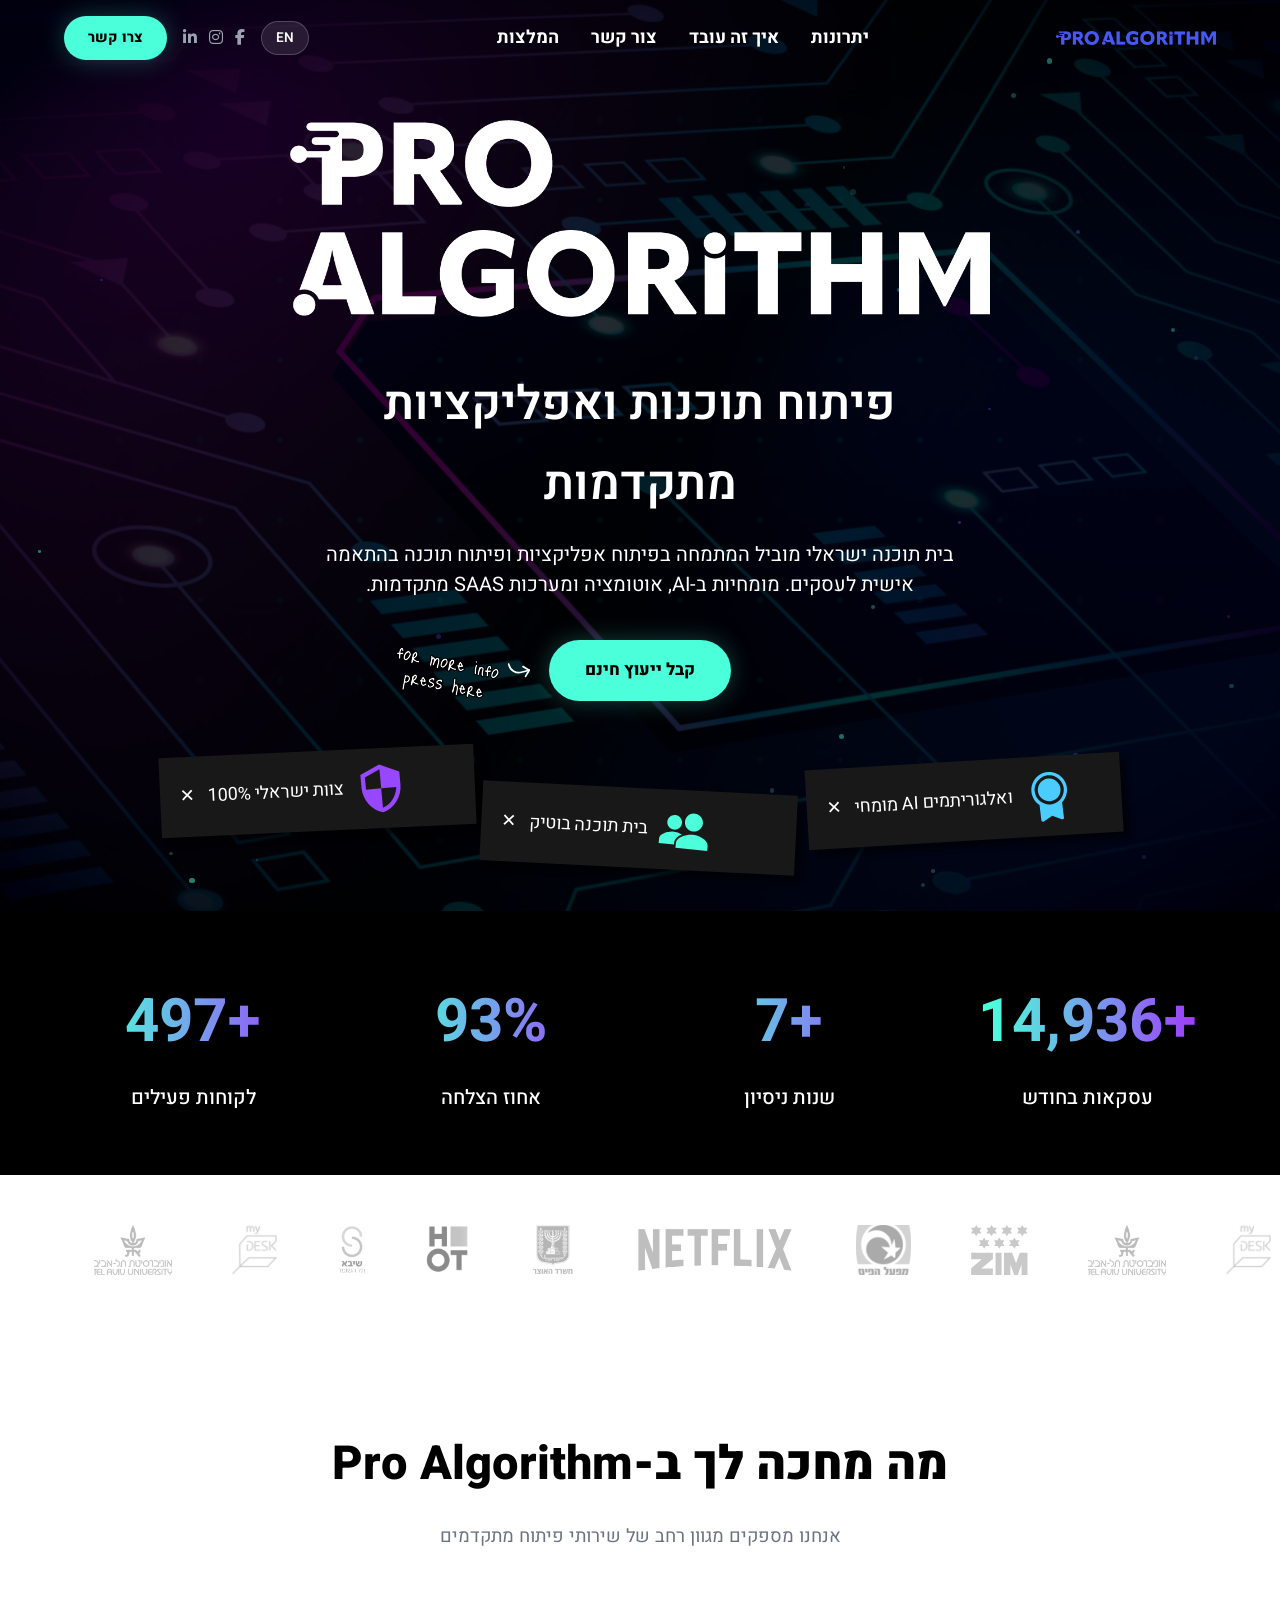
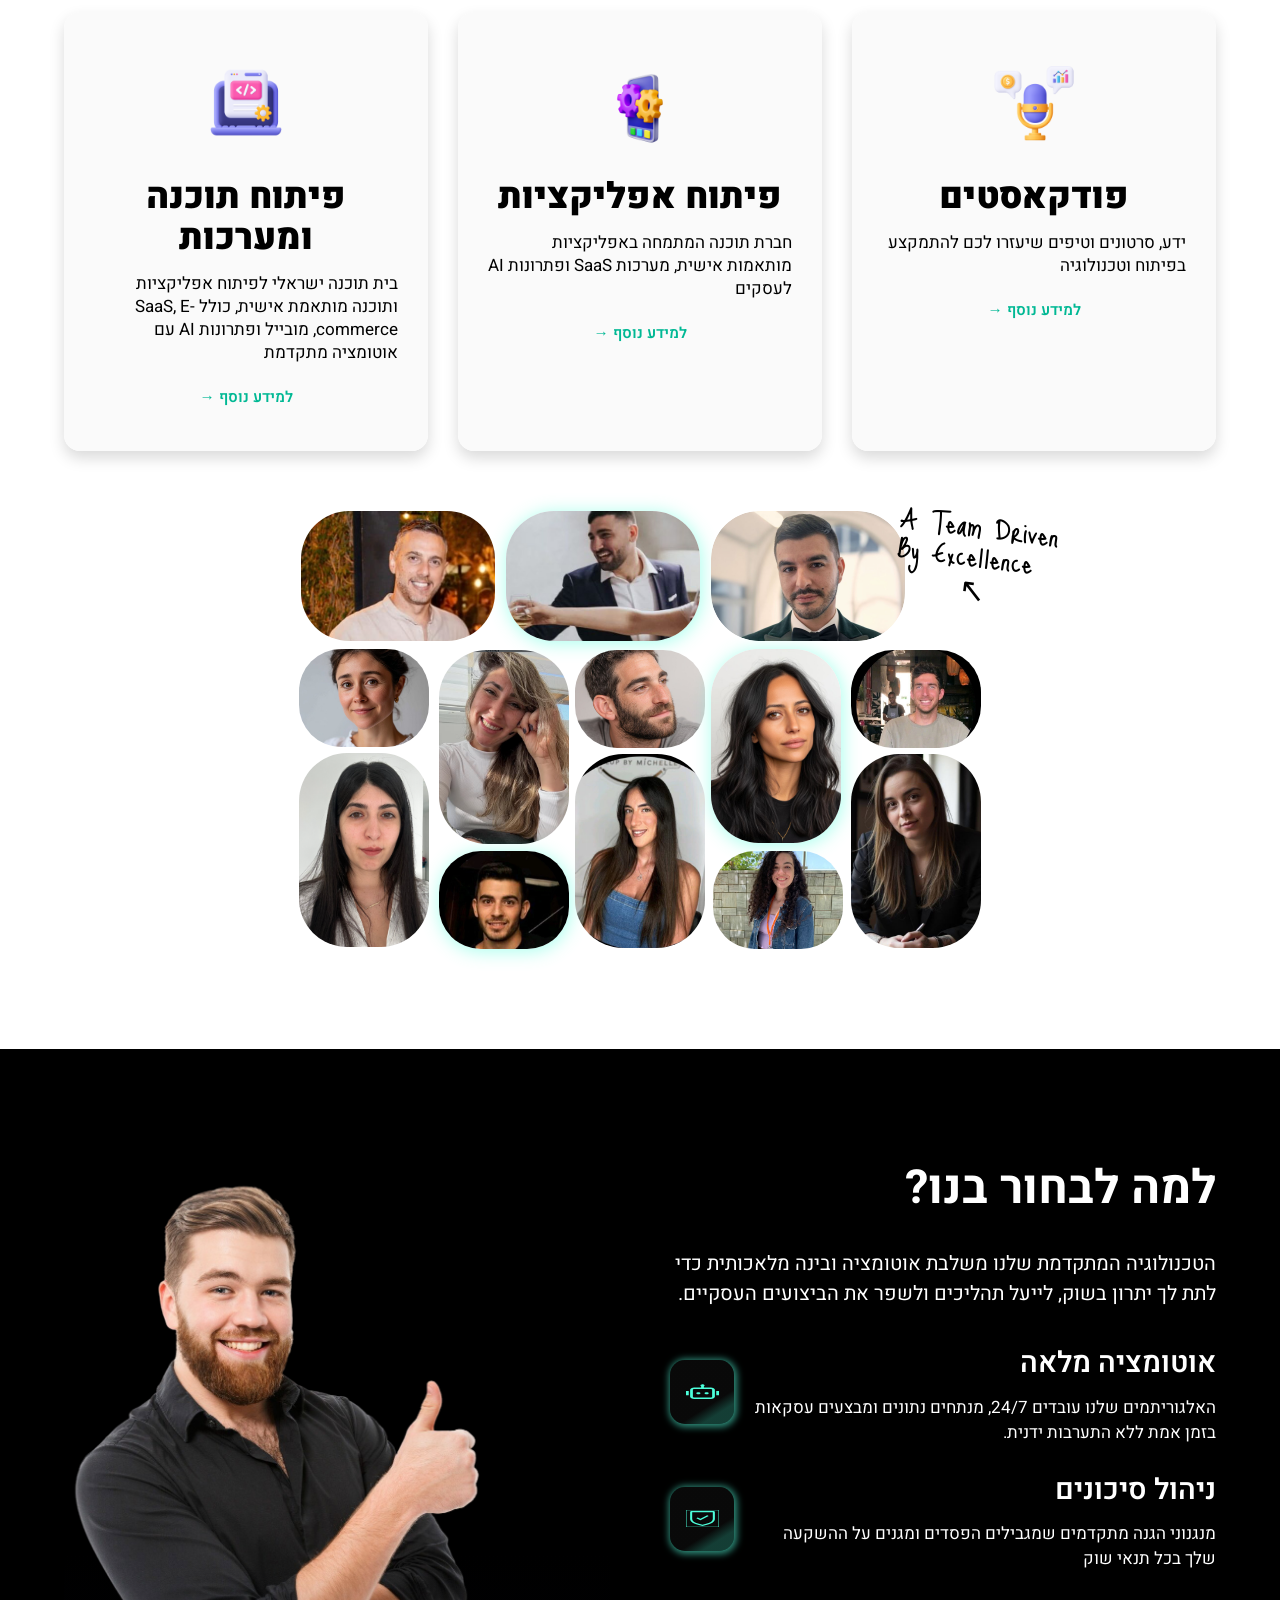
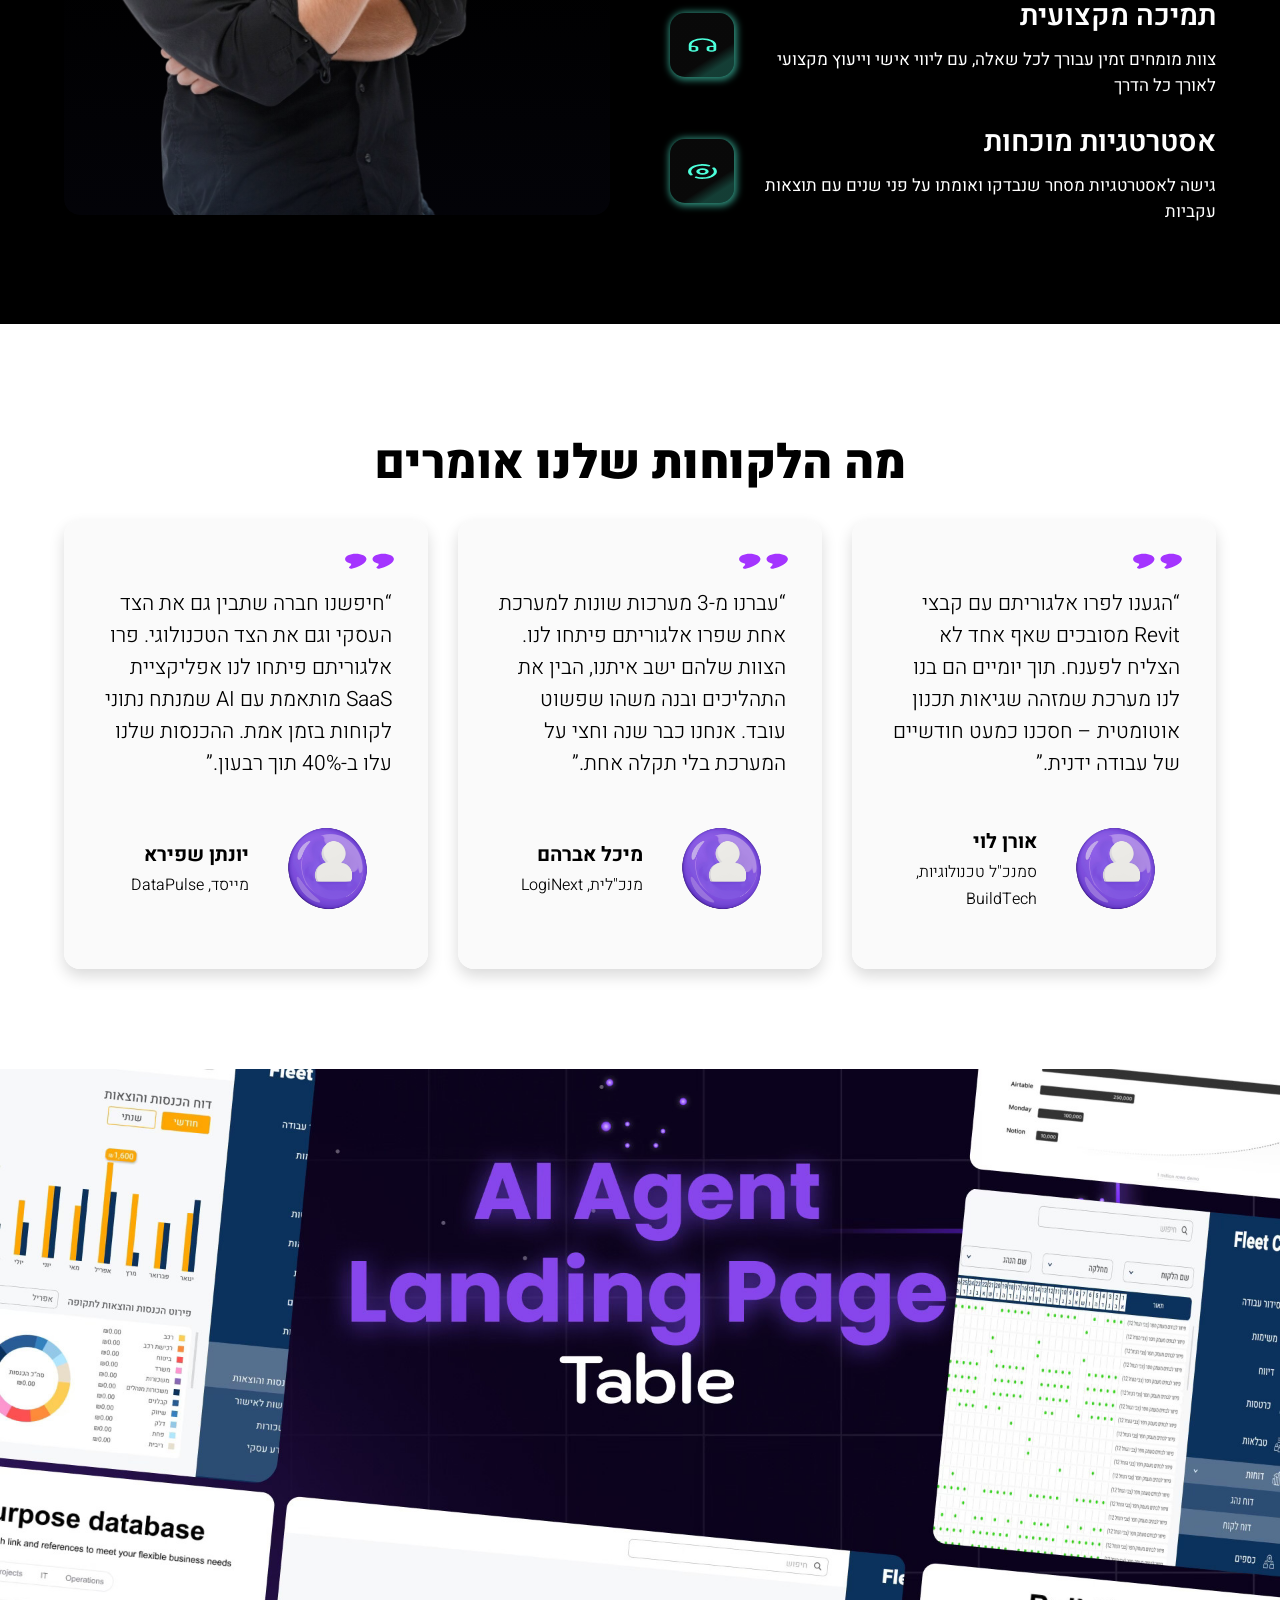
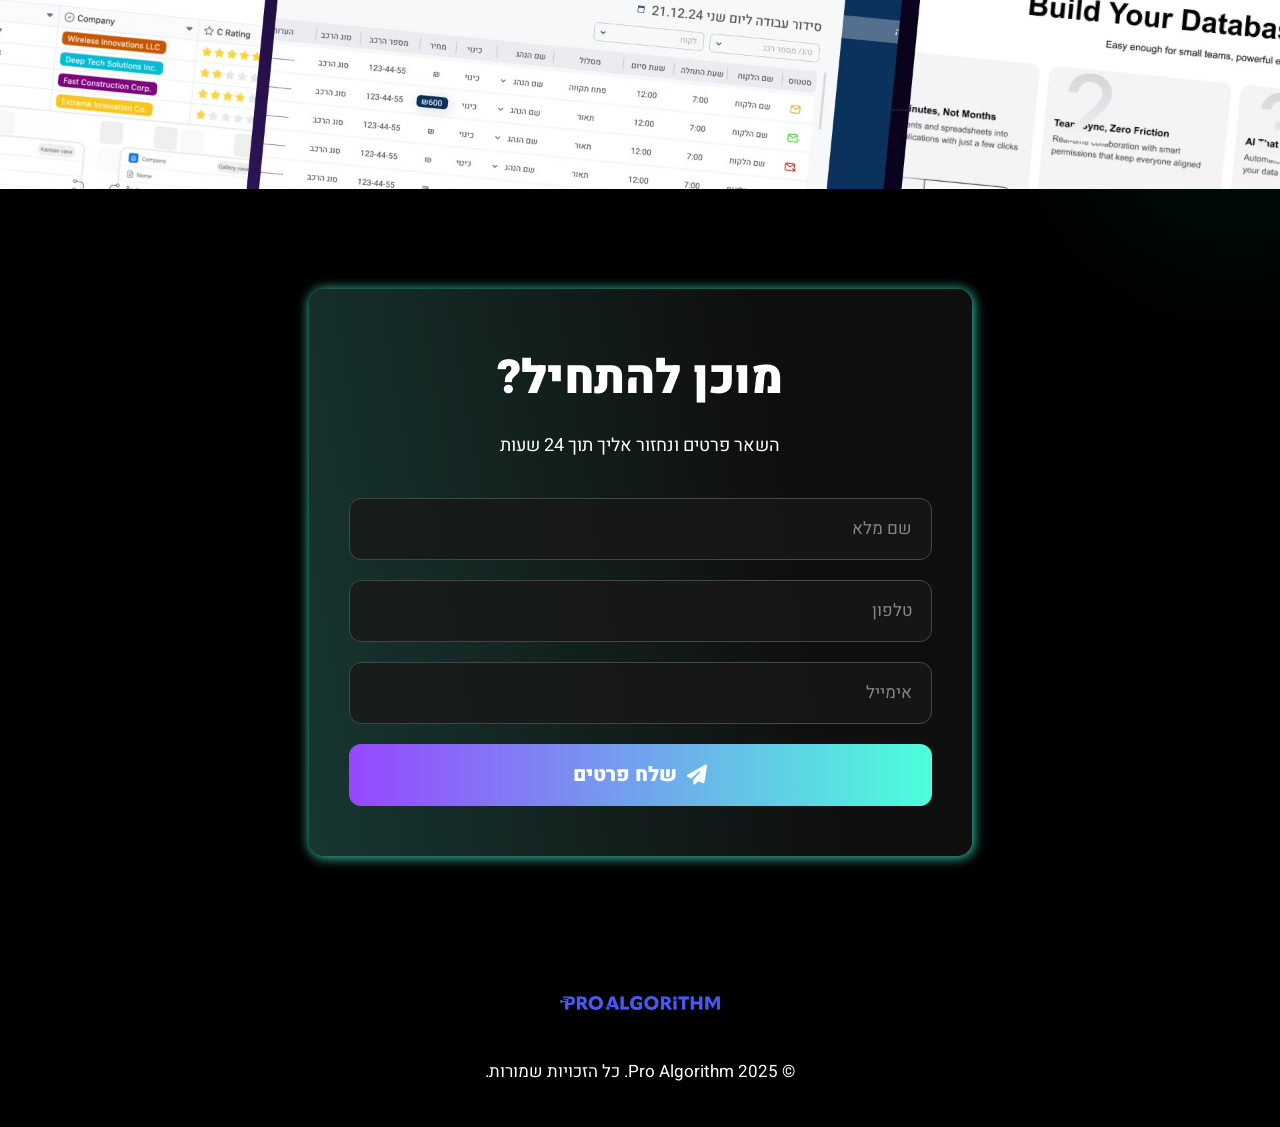
==== commit 5783adbd: "הוספת לוגו לפי התמונות החדשות + החלפת לוגו" ====
--- a/index.html
+++ b/index.html
@@ -1,22 +1,31 @@
 <!DOCTYPE html>
 <html lang="he" dir="rtl">
+
 <head>
     <meta charset="UTF-8">
     <meta name="viewport" content="width=device-width, initial-scale=1.0">
     <title>Pro Algorithm - פיתוח תוכנות ואפליקציות מתקדמות</title>
-    <meta name="description" content="Pro Algorithm - בית תוכנה ישראלי מוביל המתמחה בפיתוח אפליקציות ופיתוח תוכנה בהתאמה אישית לעסקים. מומחיות ב-AI, אוטומציה ומערכות SAAS מתקדמות.">
+    <meta name="description"
+        content="Pro Algorithm - בית תוכנה ישראלי מוביל המתמחה בפיתוח אפליקציות ופיתוח תוכנה בהתאמה אישית לעסקים. מומחיות ב-AI, אוטומציה ומערכות SAAS מתקדמות.">
     <link rel="icon" type="image/png" href="favicon.png">
     <link rel="preconnect" href="https://fonts.googleapis.com">
     <link rel="preconnect" href="https://fonts.gstatic.com" crossorigin>
-    <link href="https://fonts.googleapis.com/css2?family=Caveat:wght@400;500;600;700&family=Heebo:wght@300;400;500;600;700;800;900&family=Inter:wght@300;400;500;600;700;800;900&family=Poppins:wght@700;900&family=Rubik:wght@800&family=Just+Me+Again+Down+Here&display=swap" rel="stylesheet">
+    <link
+        href="https://fonts.googleapis.com/css2?family=Caveat:wght@400;500;600;700&family=Heebo:wght@300;400;500;600;700;800;900&family=Inter:wght@300;400;500;600;700;800;900&family=Poppins:wght@700;900&family=Rubik:wght@800&family=Just+Me+Again+Down+Here&display=swap"
+        rel="stylesheet">
     <link rel="stylesheet" href="https://cdnjs.cloudflare.com/ajax/libs/font-awesome/6.5.1/css/all.min.css">
     <link rel="stylesheet" href="style.css">
 </head>
+
 <body>
     <!-- Navbar -->
     <nav class="navbar" id="navbar">
         <div class="container navbar-content">
-            <a href="#hero" class="logo">Pro <span>Algorithm</span></a>
+            <a href="#hero" class="logo">
+                <div class="proAlgo-all-blue-logo.png">
+                    <img src="images/logo/all-blue-logo.png" alt="" class="proAlgo-logo-img" aria-hidden="true">
+                </div>
+            </a>
             <ul class="nav-links" id="navLinks">
                 <li><a href="#about" data-he="יתרונות" data-en="Benefits">יתרונות</a></li>
                 <li><a href="#services" data-he="איך זה עובד" data-en="How It Works">איך זה עובד</a></li>
@@ -29,9 +38,12 @@
                     <span class="lang-en" style="display:none;">HE</span>
                 </button>
                 <div class="social-icons">
-                    <a href="https://www.facebook.com/profile.php?id=61579382173682" target="_blank" rel="noopener noreferrer" aria-label="Facebook"><i class="fab fa-facebook-f"></i></a>
-                    <a href="https://www.instagram.com/pro.algorithm" target="_blank" rel="noopener noreferrer" aria-label="Instagram"><i class="fab fa-instagram"></i></a>
-                    <a href="https://www.linkedin.com/company/pro-algorithm" target="_blank" rel="noopener noreferrer" aria-label="LinkedIn"><i class="fab fa-linkedin-in"></i></a>
+                    <a href="https://www.facebook.com/profile.php?id=61579382173682" target="_blank"
+                        rel="noopener noreferrer" aria-label="Facebook"><i class="fab fa-facebook-f"></i></a>
+                    <a href="https://www.instagram.com/pro.algorithm" target="_blank" rel="noopener noreferrer"
+                        aria-label="Instagram"><i class="fab fa-instagram"></i></a>
+                    <a href="https://www.linkedin.com/company/pro-algorithm" target="_blank" rel="noopener noreferrer"
+                        aria-label="LinkedIn"><i class="fab fa-linkedin-in"></i></a>
                 </div>
                 <a href="#contact" class="btn btn-primary nav-cta" data-he="צרו קשר" data-en="Contact Us">צרו קשר</a>
             </div>
@@ -52,15 +64,24 @@
         </div>
         <div class="container hero-content">
             <div class="hero-text-area">
-                <h1 class="hero-title" data-he="PRO ALGORITHM" data-en="PRO ALGORITHM">PRO ALGORITHM</h1>
-                <p class="hero-subtitle" data-he="פיתוח תוכנות ואפליקציות מתקדמות" data-en="Advanced Software & Application Development">פיתוח תוכנות ואפליקציות מתקדמות</p>
-                <p class="hero-desc" data-he="בית תוכנה ישראלי מוביל המתמחה בפיתוח אפליקציות ופיתוח תוכנה בהתאמה אישית לעסקים. מומחיות ב-AI, אוטומציה ומערכות SAAS מתקדמות." data-en="A leading Israeli software house specializing in custom app and software development for businesses. Expertise in AI, automation and advanced SaaS systems.">בית תוכנה ישראלי מוביל המתמחה בפיתוח אפליקציות ופיתוח תוכנה בהתאמה אישית לעסקים. מומחיות ב-AI, אוטומציה ומערכות SAAS מתקדמות.</p>
+                <!-- <h1 class="hero-title" data-he="PRO ALGORITHM" data-en="PRO ALGORITHM">PRO ALGORITHM</h1> -->
+                <div class="proAlgo-vertical-logo-white">
+                    <img src="images/logo/Vertical-logo-white.png" alt="" class="proAlgo-logo-img" aria-hidden="true">
+                </div>
+                <p class="hero-subtitle" data-he="פיתוח תוכנות ואפליקציות מתקדמות"
+                    data-en="Advanced Software & Application Development">פיתוח תוכנות ואפליקציות מתקדמות</p>
+                <p class="hero-desc"
+                    data-he="בית תוכנה ישראלי מוביל המתמחה בפיתוח אפליקציות ופיתוח תוכנה בהתאמה אישית לעסקים. מומחיות ב-AI, אוטומציה ומערכות SAAS מתקדמות."
+                    data-en="A leading Israeli software house specializing in custom app and software development for businesses. Expertise in AI, automation and advanced SaaS systems.">
+                    בית תוכנה ישראלי מוביל המתמחה בפיתוח אפליקציות ופיתוח תוכנה בהתאמה אישית לעסקים. מומחיות ב-AI,
+                    אוטומציה ומערכות SAAS מתקדמות.</p>
                 <div class="hero-buttons">
                     <div class="hero-more-info">
                         <img src="images/hero/forMoreInfo.svg" alt="" class="more-info-text" aria-hidden="true">
                         <img src="images/hero/arrow.svg" alt="" class="more-info-arrow" aria-hidden="true">
                     </div>
-                                        <a href="#contact" class="btn btn-primary btn-lg" data-he="קבל ייעוץ חינם" data-en="Get Free Consultation">קבל ייעוץ חינם</a>
+                    <a href="#contact" class="btn btn-primary btn-lg" data-he="קבל ייעוץ חינם"
+                        data-en="Get Free Consultation">קבל ייעוץ חינם</a>
 
                 </div>
             </div>
@@ -113,23 +134,27 @@
         <div class="container">
             <div class="logos-track">
                 <div class="logos-slide">
-                    <div class="logo-item"><img src="images/logo-tau.svg" alt="אוניברסיטת תל-אביב" class="logo-img"></div>
+                    <div class="logo-item"><img src="images/logo-tau.svg" alt="אוניברסיטת תל-אביב" class="logo-img">
+                    </div>
                     <div class="logo-item"><img src="images/logo-mydesk.svg" alt="myDesk" class="logo-img"></div>
                     <div class="logo-item"><img src="images/logo-sheba.svg" alt="שיבא" class="logo-img"></div>
                     <div class="logo-item"><img src="images/logo-hot.svg" alt="HOT" class="logo-img"></div>
                     <div class="logo-item"><img src="images/logo-finance.svg" alt="משרד האוצר" class="logo-img"></div>
                     <div class="logo-item"><img src="images/logo-netflix.svg" alt="Netflix" class="logo-img"></div>
-                    <div class="logo-item"><img src="images/logo-mifal-hapayis.svg" alt="מפעל הפיס" class="logo-img"></div>
+                    <div class="logo-item"><img src="images/logo-mifal-hapayis.svg" alt="מפעל הפיס" class="logo-img">
+                    </div>
                     <div class="logo-item"><img src="images/logo-zim.svg" alt="ZIM" class="logo-img"></div>
                 </div>
                 <div class="logos-slide" aria-hidden="true">
-                    <div class="logo-item"><img src="images/logo-tau.svg" alt="אוניברסיטת תל-אביב" class="logo-img"></div>
+                    <div class="logo-item"><img src="images/logo-tau.svg" alt="אוניברסיטת תל-אביב" class="logo-img">
+                    </div>
                     <div class="logo-item"><img src="images/logo-mydesk.svg" alt="myDesk" class="logo-img"></div>
                     <div class="logo-item"><img src="images/logo-sheba.svg" alt="שיבא" class="logo-img"></div>
                     <div class="logo-item"><img src="images/logo-hot.svg" alt="HOT" class="logo-img"></div>
                     <div class="logo-item"><img src="images/logo-finance.svg" alt="משרד האוצר" class="logo-img"></div>
                     <div class="logo-item"><img src="images/logo-netflix.svg" alt="Netflix" class="logo-img"></div>
-                    <div class="logo-item"><img src="images/logo-mifal-hapayis.svg" alt="מפעל הפיס" class="logo-img"></div>
+                    <div class="logo-item"><img src="images/logo-mifal-hapayis.svg" alt="מפעל הפיס" class="logo-img">
+                    </div>
                     <div class="logo-item"><img src="images/logo-zim.svg" alt="ZIM" class="logo-img"></div>
                 </div>
             </div>
@@ -139,32 +164,45 @@
     <!-- Services Section (3 Plates) -->
     <section class="services" id="services">
         <div class="container">
-            <h2 class="section-title" data-he="מה מחכה לך ב-<span>Pro Algorithm</span>" data-en="What Awaits You at <span>Pro Algorithm</span>">מה מחכה לך ב-<span>Pro Algorithm</span></h2>
-            <p class="section-subtitle" data-he="אנחנו מספקים מגוון רחב של שירותי פיתוח מתקדמים" data-en="We provide a wide range of advanced development services">אנחנו מספקים מגוון רחב של שירותי פיתוח מתקדמים</p>
+            <h2 class="section-title" data-he="מה מחכה לך ב-<span>Pro Algorithm</span>"
+                data-en="What Awaits You at <span>Pro Algorithm</span>">מה מחכה לך ב-<span>Pro Algorithm</span></h2>
+            <p class="section-subtitle" data-he="אנחנו מספקים מגוון רחב של שירותי פיתוח מתקדמים"
+                data-en="We provide a wide range of advanced development services">אנחנו מספקים מגוון רחב של שירותי
+                פיתוח מתקדמים</p>
             <div class="services-grid three-cards">
                 <div class="service-card" data-aos="fade-up">
                     <div class="service-icon-3d">
                         <img src="images/icon-podcast.svg" alt="פודקאסטים" class="service-icon-img">
                     </div>
                     <h3 data-he="פודקאסטים" data-en="Podcasts">פודקאסטים</h3>
-                    <p data-he="ידע, סרטונים וטיפים שיעזרו לכם להתמקצע בפיתוח וטכנולוגיה" data-en="Knowledge, videos and tips to help you specialize in development and technology">ידע, סרטונים וטיפים שיעזרו לכם להתמקצע בפיתוח וטכנולוגיה</p>
-                    <a href="#contact" class="service-link" data-he="למידע נוסף →" data-en="Learn more →">למידע נוסף →</a>
+                    <p data-he="ידע, סרטונים וטיפים שיעזרו לכם להתמקצע בפיתוח וטכנולוגיה"
+                        data-en="Knowledge, videos and tips to help you specialize in development and technology">ידע,
+                        סרטונים וטיפים שיעזרו לכם להתמקצע בפיתוח וטכנולוגיה</p>
+                    <a href="#contact" class="service-link" data-he="למידע נוסף →" data-en="Learn more →">למידע נוסף
+                        →</a>
                 </div>
                 <div class="service-card" data-aos="fade-up" data-aos-delay="100">
                     <div class="service-icon-3d">
                         <img src="images/icon-app-dev.svg" alt="פיתוח אפליקציות" class="service-icon-img">
                     </div>
                     <h3 data-he="פיתוח אפליקציות" data-en="App Development">פיתוח אפליקציות</h3>
-                    <p data-he="חברת תוכנה המתמחה באפליקציות מותאמות אישית, מערכות SaaS ופתרונות AI לעסקים" data-en="Software company specializing in custom apps, SaaS systems and AI solutions for businesses">חברת תוכנה המתמחה באפליקציות מותאמות אישית, מערכות SaaS ופתרונות AI לעסקים</p>
-                    <a href="#contact" class="service-link" data-he="למידע נוסף →" data-en="Learn more →">למידע נוסף →</a>
+                    <p data-he="חברת תוכנה המתמחה באפליקציות מותאמות אישית, מערכות SaaS ופתרונות AI לעסקים"
+                        data-en="Software company specializing in custom apps, SaaS systems and AI solutions for businesses">
+                        חברת תוכנה המתמחה באפליקציות מותאמות אישית, מערכות SaaS ופתרונות AI לעסקים</p>
+                    <a href="#contact" class="service-link" data-he="למידע נוסף →" data-en="Learn more →">למידע נוסף
+                        →</a>
                 </div>
                 <div class="service-card" data-aos="fade-up" data-aos-delay="200">
                     <div class="service-icon-3d">
                         <img src="images/icon-software.svg" alt="פיתוח תוכנה ומערכות" class="service-icon-img">
                     </div>
                     <h3 data-he="פיתוח תוכנה ומערכות" data-en="Software & Systems Development">פיתוח תוכנה ומערכות</h3>
-                    <p data-he="בית תוכנה ישראלי לפיתוח אפליקציות ותוכנה מותאמת אישית, כולל SaaS, E-commerce, מובייל ופתרונות AI עם אוטומציה מתקדמת" data-en="Israeli software house for custom app and software development, including SaaS, E-commerce, mobile and AI solutions with advanced automation">בית תוכנה ישראלי לפיתוח אפליקציות ותוכנה מותאמת אישית, כולל SaaS, E-commerce, מובייל ופתרונות AI עם אוטומציה מתקדמת</p>
-                    <a href="#contact" class="service-link" data-he="למידע נוסף →" data-en="Learn more →">למידע נוסף →</a>
+                    <p data-he="בית תוכנה ישראלי לפיתוח אפליקציות ותוכנה מותאמת אישית, כולל SaaS, E-commerce, מובייל ופתרונות AI עם אוטומציה מתקדמת"
+                        data-en="Israeli software house for custom app and software development, including SaaS, E-commerce, mobile and AI solutions with advanced automation">
+                        בית תוכנה ישראלי לפיתוח אפליקציות ותוכנה מותאמת אישית, כולל SaaS, E-commerce, מובייל ופתרונות AI
+                        עם אוטומציה מתקדמת</p>
+                    <a href="#contact" class="service-link" data-he="למידע נוסף →" data-en="Learn more →">למידע נוסף
+                        →</a>
                 </div>
             </div>
         </div>
@@ -177,7 +215,8 @@
                 <div class="team-photos-grid">
                     <!-- Top row: 3 landscape photos -->
                     <div class="team-photo-item landscape"><img src="images/team/team-10.png" alt="Team member"></div>
-                    <div class="team-photo-item landscape glow"><img src="images/team/team-9.jpg" alt="Team member"></div>
+                    <div class="team-photo-item landscape glow"><img src="images/team/team-9.jpg" alt="Team member">
+                    </div>
                     <div class="team-photo-item landscape"><img src="images/team/team-8.jpg" alt="Team member"></div>
                     <!-- Middle: short-tall alternating -->
                     <div class="team-photo-item short"><img src="images/team/team-13.jpg" alt="Team member"></div>
@@ -210,13 +249,21 @@
                     </div>
                 </div>
                 <div class="about-text" data-aos="fade-right">
-                    <h2 data-he="למה לבחור <span>בנו?</span>" data-en="Why Choose <span>Us?</span>">למה לבחור <span>בנו?</span></h2>
-                    <p data-he="הטכנולוגיה המתקדמת שלנו משלבת אוטומציה ובינה מלאכותית כדי לתת לך יתרון בשוק, לייעל תהליכים ולשפר את הביצועים העסקיים." data-en="Our advanced technology combines automation and AI to give you a market advantage, streamline processes and improve business performance.">הטכנולוגיה המתקדמת שלנו משלבת אוטומציה ובינה מלאכותית כדי לתת לך יתרון בשוק, לייעל תהליכים ולשפר את הביצועים העסקיים.</p>
+                    <h2 data-he="למה לבחור <span>בנו?</span>" data-en="Why Choose <span>Us?</span>">למה לבחור
+                        <span>בנו?</span>
+                    </h2>
+                    <p data-he="הטכנולוגיה המתקדמת שלנו משלבת אוטומציה ובינה מלאכותית כדי לתת לך יתרון בשוק, לייעל תהליכים ולשפר את הביצועים העסקיים."
+                        data-en="Our advanced technology combines automation and AI to give you a market advantage, streamline processes and improve business performance.">
+                        הטכנולוגיה המתקדמת שלנו משלבת אוטומציה ובינה מלאכותית כדי לתת לך יתרון בשוק, לייעל תהליכים ולשפר
+                        את הביצועים העסקיים.</p>
                     <div class="features-list">
                         <div class="feature-item">
                             <div class="feature-text">
                                 <h4 data-he="אוטומציה מלאה" data-en="Full Automation">אוטומציה מלאה</h4>
-                                <p data-he="האלגוריתמים שלנו עובדים 24/7, מנתחים נתונים ומבצעים עסקאות בזמן אמת ללא התערבות ידנית." data-en="Our algorithms work 24/7, analyzing data and executing transactions in real-time without manual intervention.">האלגוריתמים שלנו עובדים 24/7, מנתחים נתונים ומבצעים עסקאות בזמן אמת ללא התערבות ידנית.</p>
+                                <p data-he="האלגוריתמים שלנו עובדים 24/7, מנתחים נתונים ומבצעים עסקאות בזמן אמת ללא התערבות ידנית."
+                                    data-en="Our algorithms work 24/7, analyzing data and executing transactions in real-time without manual intervention.">
+                                    האלגוריתמים שלנו עובדים 24/7, מנתחים נתונים ומבצעים עסקאות בזמן אמת ללא התערבות
+                                    ידנית.</p>
                             </div>
                             <div class="feature-icon-box">
                                 <img src="images/about/icon-robot.svg" alt="" class="feature-icon-img">
@@ -225,7 +272,9 @@
                         <div class="feature-item">
                             <div class="feature-text">
                                 <h4 data-he="ניהול סיכונים" data-en="Risk Management">ניהול סיכונים</h4>
-                                <p data-he="מנגנוני הגנה מתקדמים שמגבילים הפסדים ומגנים על ההשקעה שלך בכל תנאי שוק" data-en="Advanced protection mechanisms that limit losses and protect your investment in all market conditions">מנגנוני הגנה מתקדמים שמגבילים הפסדים ומגנים על ההשקעה שלך בכל תנאי שוק</p>
+                                <p data-he="מנגנוני הגנה מתקדמים שמגבילים הפסדים ומגנים על ההשקעה שלך בכל תנאי שוק"
+                                    data-en="Advanced protection mechanisms that limit losses and protect your investment in all market conditions">
+                                    מנגנוני הגנה מתקדמים שמגבילים הפסדים ומגנים על ההשקעה שלך בכל תנאי שוק</p>
                             </div>
                             <div class="feature-icon-box">
                                 <img src="images/about/icon-security.svg" alt="" class="feature-icon-img">
@@ -234,7 +283,9 @@
                         <div class="feature-item">
                             <div class="feature-text">
                                 <h4 data-he="תמיכה מקצועית" data-en="Professional Support">תמיכה מקצועית</h4>
-                                <p data-he="צוות מומחים זמין עבורך לכל שאלה, עם ליווי אישי וייעוץ מקצועי לאורך כל הדרך" data-en="Expert team available for any question, with personal guidance and professional consulting throughout">צוות מומחים זמין עבורך לכל שאלה, עם ליווי אישי וייעוץ מקצועי לאורך כל הדרך</p>
+                                <p data-he="צוות מומחים זמין עבורך לכל שאלה, עם ליווי אישי וייעוץ מקצועי לאורך כל הדרך"
+                                    data-en="Expert team available for any question, with personal guidance and professional consulting throughout">
+                                    צוות מומחים זמין עבורך לכל שאלה, עם ליווי אישי וייעוץ מקצועי לאורך כל הדרך</p>
                             </div>
                             <div class="feature-icon-box">
                                 <img src="images/about/icon-headphones.svg" alt="" class="feature-icon-img">
@@ -243,7 +294,9 @@
                         <div class="feature-item">
                             <div class="feature-text">
                                 <h4 data-he="אסטרטגיות מוכחות" data-en="Proven Strategies">אסטרטגיות מוכחות</h4>
-                                <p data-he="גישה לאסטרטגיות מסחר שנבדקו ואומתו על פני שנים עם תוצאות עקביות" data-en="Access to tested and verified trading strategies with consistent results over the years">גישה לאסטרטגיות מסחר שנבדקו ואומתו על פני שנים עם תוצאות עקביות</p>
+                                <p data-he="גישה לאסטרטגיות מסחר שנבדקו ואומתו על פני שנים עם תוצאות עקביות"
+                                    data-en="Access to tested and verified trading strategies with consistent results over the years">
+                                    גישה לאסטרטגיות מסחר שנבדקו ואומתו על פני שנים עם תוצאות עקביות</p>
                             </div>
                             <div class="feature-icon-box">
                                 <img src="images/about/icon-circles.svg" alt="" class="feature-icon-img">
@@ -258,24 +311,36 @@
     <!-- Clients / Testimonials -->
     <section class="testimonials" id="testimonials">
         <div class="container">
-            <h2 class="section-title" data-he="מה הלקוחות שלנו <span>אומרים</span>" data-en="What Our Clients <span>Say</span>">מה הלקוחות שלנו <span>אומרים</span></h2>
+            <h2 class="section-title" data-he="מה הלקוחות שלנו <span>אומרים</span>"
+                data-en="What Our Clients <span>Say</span>">מה הלקוחות שלנו <span>אומרים</span></h2>
             <div class="testimonials-grid">
                 <div class="testimonial-card" data-aos="fade-up">
-                    <div class="testimonial-quote"><img src="images/testimonials/quote-icon.svg" alt="" class="quote-icon-img"></div>
-                    <p data-he="&ldquo;הגענו לפרו אלגוריתם עם קבצי Revit מסובכים שאף אחד לא הצליח לפענח. תוך יומיים הם בנו לנו מערכת שמזהה שגיאות תכנון אוטומטית &ndash; חסכנו כמעט חודשיים של עבודה ידנית.&rdquo;" data-en="&ldquo;We came to Pro Algorithm with complex Revit files no one could decode. Within two days they built us a system that automatically detects planning errors &ndash; saving us almost two months of manual work.&rdquo;">&ldquo;הגענו לפרו אלגוריתם עם קבצי Revit מסובכים שאף אחד לא הצליח לפענח. תוך יומיים הם בנו לנו מערכת שמזהה שגיאות תכנון אוטומטית &ndash; חסכנו כמעט חודשיים של עבודה ידנית.&rdquo;</p>
+                    <div class="testimonial-quote"><img src="images/testimonials/quote-icon.svg" alt=""
+                            class="quote-icon-img"></div>
+                    <p data-he="&ldquo;הגענו לפרו אלגוריתם עם קבצי Revit מסובכים שאף אחד לא הצליח לפענח. תוך יומיים הם בנו לנו מערכת שמזהה שגיאות תכנון אוטומטית &ndash; חסכנו כמעט חודשיים של עבודה ידנית.&rdquo;"
+                        data-en="&ldquo;We came to Pro Algorithm with complex Revit files no one could decode. Within two days they built us a system that automatically detects planning errors &ndash; saving us almost two months of manual work.&rdquo;">
+                        &ldquo;הגענו לפרו אלגוריתם עם קבצי Revit מסובכים שאף אחד לא הצליח לפענח. תוך יומיים הם בנו לנו
+                        מערכת שמזהה שגיאות תכנון אוטומטית &ndash; חסכנו כמעט חודשיים של עבודה ידנית.&rdquo;</p>
                     <div class="testimonial-author">
-                        <div class="author-avatar purple"><img src="images/testimonials/avatar-purple.png" alt="" class="avatar-img"></div>
+                        <div class="author-avatar purple"><img src="images/testimonials/avatar-purple.png" alt=""
+                                class="avatar-img"></div>
                         <div>
                             <strong data-he="אורן לוי" data-en="Oren Levi">אורן לוי</strong>
-                            <span data-he="סמנכ&quot;ל טכנולוגיות, BuildTech" data-en="VP Technology, BuildTech">סמנכ"ל טכנולוגיות, BuildTech</span>
+                            <span data-he="סמנכ&quot;ל טכנולוגיות, BuildTech" data-en="VP Technology, BuildTech">סמנכ"ל
+                                טכנולוגיות, BuildTech</span>
                         </div>
                     </div>
                 </div>
                 <div class="testimonial-card" data-aos="fade-up" data-aos-delay="100">
-                    <div class="testimonial-quote"><img src="images/testimonials/quote-icon.svg" alt="" class="quote-icon-img"></div>
-                    <p data-he="&ldquo;עברנו מ-3 מערכות שונות למערכת אחת שפרו אלגוריתם פיתחו לנו. הצוות שלהם ישב איתנו, הבין את התהליכים ובנה משהו שפשוט עובד. אנחנו כבר שנה וחצי על המערכת בלי תקלה אחת.&rdquo;" data-en="&ldquo;We migrated from 3 different systems to one unified platform Pro Algorithm built for us. Their team sat with us, understood our processes and built something that just works. We've been running on it for a year and a half without a single issue.&rdquo;">&ldquo;עברנו מ-3 מערכות שונות למערכת אחת שפרו אלגוריתם פיתחו לנו. הצוות שלהם ישב איתנו, הבין את התהליכים ובנה משהו שפשוט עובד. אנחנו כבר שנה וחצי על המערכת בלי תקלה אחת.&rdquo;</p>
+                    <div class="testimonial-quote"><img src="images/testimonials/quote-icon.svg" alt=""
+                            class="quote-icon-img"></div>
+                    <p data-he="&ldquo;עברנו מ-3 מערכות שונות למערכת אחת שפרו אלגוריתם פיתחו לנו. הצוות שלהם ישב איתנו, הבין את התהליכים ובנה משהו שפשוט עובד. אנחנו כבר שנה וחצי על המערכת בלי תקלה אחת.&rdquo;"
+                        data-en="&ldquo;We migrated from 3 different systems to one unified platform Pro Algorithm built for us. Their team sat with us, understood our processes and built something that just works. We've been running on it for a year and a half without a single issue.&rdquo;">
+                        &ldquo;עברנו מ-3 מערכות שונות למערכת אחת שפרו אלגוריתם פיתחו לנו. הצוות שלהם ישב איתנו, הבין את
+                        התהליכים ובנה משהו שפשוט עובד. אנחנו כבר שנה וחצי על המערכת בלי תקלה אחת.&rdquo;</p>
                     <div class="testimonial-author">
-                        <div class="author-avatar purple"><img src="images/testimonials/avatar-purple.png" alt="" class="avatar-img"></div>
+                        <div class="author-avatar purple"><img src="images/testimonials/avatar-purple.png" alt=""
+                                class="avatar-img"></div>
                         <div>
                             <strong data-he="מיכל אברהם" data-en="Michal Avraham">מיכל אברהם</strong>
                             <span data-he="מנכ&quot;לית, LogiNext" data-en="CEO, LogiNext">מנכ"לית, LogiNext</span>
@@ -283,10 +348,15 @@
                     </div>
                 </div>
                 <div class="testimonial-card" data-aos="fade-up" data-aos-delay="200">
-                    <div class="testimonial-quote"><img src="images/testimonials/quote-icon.svg" alt="" class="quote-icon-img"></div>
-                    <p data-he="&ldquo;חיפשנו חברה שתבין גם את הצד העסקי וגם את הצד הטכנולוגי. פרו אלגוריתם פיתחו לנו אפליקציית SaaS מותאמת עם AI שמנתח נתוני לקוחות בזמן אמת. ההכנסות שלנו עלו ב-40% תוך רבעון.&rdquo;" data-en="&ldquo;We were looking for a company that understands both business and technology. Pro Algorithm developed a custom SaaS app with AI that analyzes customer data in real-time. Our revenue increased by 40% within a quarter.&rdquo;">&ldquo;חיפשנו חברה שתבין גם את הצד העסקי וגם את הצד הטכנולוגי. פרו אלגוריתם פיתחו לנו אפליקציית SaaS מותאמת עם AI שמנתח נתוני לקוחות בזמן אמת. ההכנסות שלנו עלו ב-40% תוך רבעון.&rdquo;</p>
+                    <div class="testimonial-quote"><img src="images/testimonials/quote-icon.svg" alt=""
+                            class="quote-icon-img"></div>
+                    <p data-he="&ldquo;חיפשנו חברה שתבין גם את הצד העסקי וגם את הצד הטכנולוגי. פרו אלגוריתם פיתחו לנו אפליקציית SaaS מותאמת עם AI שמנתח נתוני לקוחות בזמן אמת. ההכנסות שלנו עלו ב-40% תוך רבעון.&rdquo;"
+                        data-en="&ldquo;We were looking for a company that understands both business and technology. Pro Algorithm developed a custom SaaS app with AI that analyzes customer data in real-time. Our revenue increased by 40% within a quarter.&rdquo;">
+                        &ldquo;חיפשנו חברה שתבין גם את הצד העסקי וגם את הצד הטכנולוגי. פרו אלגוריתם פיתחו לנו אפליקציית
+                        SaaS מותאמת עם AI שמנתח נתוני לקוחות בזמן אמת. ההכנסות שלנו עלו ב-40% תוך רבעון.&rdquo;</p>
                     <div class="testimonial-author">
-                        <div class="author-avatar purple"><img src="images/testimonials/avatar-purple.png" alt="" class="avatar-img"></div>
+                        <div class="author-avatar purple"><img src="images/testimonials/avatar-purple.png" alt=""
+                                class="avatar-img"></div>
                         <div>
                             <strong data-he="יונתן שפירא" data-en="Yonatan Shapira">יונתן שפירא</strong>
                             <span data-he="מייסד, DataPulse" data-en="Founder, DataPulse">מייסד, DataPulse</span>
@@ -308,8 +378,11 @@
     <section class="contact" id="contact">
         <div class="container">
             <div class="contact-card-wrapper" data-aos="fade-up">
-                <h2 data-he="מוכן <span>להתחיל?</span>" data-en="Ready to <span>Start?</span>">מוכן <span>להתחיל?</span></h2>
-                <p class="contact-subtitle" data-he="השאר פרטים ונחזור אליך תוך 24 שעות" data-en="Leave your details and we'll get back to you within 24 hours">השאר פרטים ונחזור אליך תוך 24 שעות</p>
+                <h2 data-he="מוכן <span>להתחיל?</span>" data-en="Ready to <span>Start?</span>">מוכן <span>להתחיל?</span>
+                </h2>
+                <p class="contact-subtitle" data-he="השאר פרטים ונחזור אליך תוך 24 שעות"
+                    data-en="Leave your details and we'll get back to you within 24 hours">השאר פרטים ונחזור אליך תוך 24
+                    שעות</p>
                 <form class="contact-form-inline" id="contactForm">
                     <div class="form-group">
                         <input type="text" id="name" required placeholder=" ">
@@ -323,7 +396,10 @@
                         <input type="email" id="email" required placeholder=" ">
                         <label for="email" data-he="אימייל" data-en="Email">אימייל</label>
                     </div>
-                    <button type="submit" class="btn btn-submit btn-lg btn-full" data-he="<i class='fas fa-paper-plane'></i> שלח פרטים" data-en="<i class='fas fa-paper-plane'></i> Send Details"><i class="fas fa-paper-plane"></i> שלח פרטים</button>
+                    <button type="submit" class="btn btn-submit btn-lg btn-full"
+                        data-he="<i class='fas fa-paper-plane'></i> שלח פרטים"
+                        data-en="<i class='fas fa-paper-plane'></i> Send Details"><i class="fas fa-paper-plane"></i> שלח
+                        פרטים</button>
                 </form>
             </div>
         </div>
@@ -333,8 +409,14 @@
     <footer class="footer">
         <div class="container">
             <div class="footer-simple">
-                <a href="#hero" class="logo">Pro <span>Algorithm</span></a>
-                <p class="footer-copyright" data-he="&copy; 2026 Pro Algorithm. כל הזכויות שמורות." data-en="&copy; 2025 Pro Algorithm. All rights reserved.">&copy; 2025 Pro Algorithm. כל הזכויות שמורות.</p>
+                <a href="#hero" class="logo">
+                    <div class="proAlgo-all-blue-logo.png">
+                        <img src="images/logo/all-blue-logo.png" alt="" class="proAlgo-logo-img" aria-hidden="true">
+                    </div>
+                </a>
+                <p class="footer-copyright" data-he="&copy; 2026 Pro Algorithm. כל הזכויות שמורות."
+                    data-en="&copy; 2025 Pro Algorithm. All rights reserved.">&copy; 2025 Pro Algorithm. כל הזכויות
+                    שמורות.</p>
             </div>
         </div>
     </footer>
@@ -346,4 +428,5 @@
 
     <script src="script.js"></script>
 </body>
-</html>
+
+</html>
--- a/style.css
+++ b/style.css
@@ -15,7 +15,7 @@
     --dark-3: #181818;
     --dark-card: #181818;
     --light: #ffffff;
-    --light-2: rgba(250,250,250,0.98);
+    --light-2: rgba(250, 250, 250, 0.98);
     --light-3: #e9ecef;
     --gray: #9ca3af;
     --gray-dark: #6b7280;
@@ -23,10 +23,10 @@
     --text-light: #e0e0e0;
     --gradient-primary: linear-gradient(135deg, #4cffdb 0%, #a434ff 100%);
     --gradient-dark: linear-gradient(135deg, var(--dark) 0%, var(--dark-3) 100%);
-    --gradient-hero: linear-gradient(180deg, rgba(10,10,26,0.95) 0%, rgba(18,18,42,0.98) 100%);
-    --shadow: 0 4px 6px -1px rgba(0,0,0,0.1), 0 2px 4px -1px rgba(0,0,0,0.06);
-    --shadow-lg: 0 7px 15px rgba(0,0,0,0.15);
-    --shadow-glow: 0 0 30px rgba(76,255,219,0.3);
+    --gradient-hero: linear-gradient(180deg, rgba(10, 10, 26, 0.95) 0%, rgba(18, 18, 42, 0.98) 100%);
+    --shadow: 0 4px 6px -1px rgba(0, 0, 0, 0.1), 0 2px 4px -1px rgba(0, 0, 0, 0.06);
+    --shadow-lg: 0 7px 15px rgba(0, 0, 0, 0.15);
+    --shadow-glow: 0 0 30px rgba(76, 255, 219, 0.3);
     --radius: 12px;
     --radius-lg: 16px;
     --transition: all 0.3s cubic-bezier(0.4, 0, 0.2, 1);
@@ -38,7 +38,9 @@
 }
 
 /* ---------- Reset & Base ---------- */
-*, *::before, *::after {
+*,
+*::before,
+*::after {
     margin: 0;
     padding: 0;
     box-sizing: border-box;
@@ -120,7 +122,7 @@
 .btn-outline {
     background: transparent;
     color: var(--light);
-    border: 2px solid rgba(255,255,255,0.3);
+    border: 2px solid rgba(255, 255, 255, 0.3);
 }
 
 .btn-outline:hover {
@@ -140,7 +142,7 @@
 
 .btn-submit {
     background: linear-gradient(90deg, #9747ff, #4cffdb);
-    color: rgba(255,255,255,0.98);
+    color: rgba(255, 255, 255, 0.98);
     border-radius: 12px;
     font-size: 20px;
     font-weight: 900;
@@ -213,14 +215,13 @@
 }
 
 .logo {
-    font-size: 30px;
-    font-weight: 700;
-    font-family: var(--font-poppins);
-    background: linear-gradient(90deg, #4cffdb, #a434ff);
-    -webkit-background-clip: text;
-    -webkit-text-fill-color: transparent;
-    background-clip: text;
-    letter-spacing: -0.5px;
+    display: inline-flex;
+    align-items: center;
+    width: 160px;
+    height: 42px;
+    padding: 0;
+    margin: 0;
+    vertical-align: middle;
 }
 
 .logo span {
@@ -273,8 +274,8 @@
 }
 
 .lang-toggle {
-    background: rgba(255,255,255,0.1);
-    border: 1px solid rgba(255,255,255,0.2);
+    background: rgba(255, 255, 255, 0.1);
+    border: 1px solid rgba(255, 255, 255, 0.2);
     color: var(--light);
     padding: 6px 14px;
     border-radius: 50px;
@@ -286,7 +287,7 @@
 }
 
 .lang-toggle:hover {
-    background: rgba(255,255,255,0.2);
+    background: rgba(255, 255, 255, 0.2);
 }
 
 .social-icons {
@@ -378,11 +379,11 @@
     opacity: 0.06;
     background-image:
         /* Horizontal lines */
-        linear-gradient(0deg, transparent 49.5%, rgba(0,212,170,0.5) 49.5%, rgba(0,212,170,0.5) 50.5%, transparent 50.5%),
+        linear-gradient(0deg, transparent 49.5%, rgba(0, 212, 170, 0.5) 49.5%, rgba(0, 212, 170, 0.5) 50.5%, transparent 50.5%),
         /* Vertical lines */
-        linear-gradient(90deg, transparent 49.5%, rgba(0,212,170,0.5) 49.5%, rgba(0,212,170,0.5) 50.5%, transparent 50.5%),
+        linear-gradient(90deg, transparent 49.5%, rgba(0, 212, 170, 0.5) 49.5%, rgba(0, 212, 170, 0.5) 50.5%, transparent 50.5%),
         /* Dots at intersections */
-        radial-gradient(circle 3px at 50% 50%, rgba(0,212,170,0.8) 100%, transparent 100%);
+        radial-gradient(circle 3px at 50% 50%, rgba(0, 212, 170, 0.8) 100%, transparent 100%);
     background-size: 80px 80px, 80px 80px, 80px 80px;
     mask-image: radial-gradient(ellipse at center, black 30%, transparent 75%);
     -webkit-mask-image: radial-gradient(ellipse at center, black 30%, transparent 75%);
@@ -407,10 +408,25 @@
 }
 
 @keyframes floatParticle {
-    0%, 100% { transform: translateY(0) translateX(0); opacity: 0.2; }
-    25% { opacity: 0.6; }
-    50% { transform: translateY(-80px) translateX(30px); opacity: 0.4; }
-    75% { opacity: 0.6; }
+
+    0%,
+    100% {
+        transform: translateY(0) translateX(0);
+        opacity: 0.2;
+    }
+
+    25% {
+        opacity: 0.6;
+    }
+
+    50% {
+        transform: translateY(-80px) translateX(30px);
+        opacity: 0.4;
+    }
+
+    75% {
+        opacity: 0.6;
+    }
 }
 
 .hero-content {
@@ -549,7 +565,7 @@
     background: #181818;
     border: none;
     overflow: hidden;
-    box-shadow: 7px 7px 5px 0px rgba(0,0,0,0.5);
+    box-shadow: 7px 7px 5px 0px rgba(0, 0, 0, 0.5);
     color: var(--light);
     font-size: 18px;
     font-weight: 400;
@@ -589,7 +605,7 @@
 }
 
 .hero-badge:hover {
-    box-shadow: 7px 7px 10px 0px rgba(0,0,0,0.6);
+    box-shadow: 7px 7px 10px 0px rgba(0, 0, 0, 0.6);
     transform: translateY(-3px) rotate(0deg);
 }
 
@@ -611,6 +627,7 @@
         opacity: 0;
         transform: translateY(30px);
     }
+
     to {
         opacity: 1;
         transform: translateY(0);
@@ -630,7 +647,7 @@
 .mouse {
     width: 26px;
     height: 40px;
-    border: 2px solid rgba(255,255,255,0.3);
+    border: 2px solid rgba(255, 255, 255, 0.3);
     border-radius: 13px;
     display: flex;
     justify-content: center;
@@ -646,8 +663,15 @@
 }
 
 @keyframes scrollWheel {
-    0% { opacity: 1; transform: translateY(0); }
-    100% { opacity: 0; transform: translateY(12px); }
+    0% {
+        opacity: 1;
+        transform: translateY(0);
+    }
+
+    100% {
+        opacity: 0;
+        transform: translateY(12px);
+    }
 }
 
 /* ============================================
@@ -738,7 +762,7 @@
 .logo-brand {
     font-size: 1.2rem;
     font-weight: 700;
-    color: rgba(0,0,0,0.3);
+    color: rgba(0, 0, 0, 0.3);
     white-space: nowrap;
     letter-spacing: 0.5px;
     font-family: var(--font-en);
@@ -746,32 +770,45 @@
 }
 
 .logo-item:hover .logo-brand {
-    color: rgba(0,0,0,0.5);
+    color: rgba(0, 0, 0, 0.5);
 }
 
 .logo-brand.logo-netflix {
     font-size: 1.5rem;
     font-weight: 900;
     letter-spacing: 3px;
-    color: rgba(0,0,0,0.3);
+    color: rgba(0, 0, 0, 0.3);
 }
 
 .logo-brand.logo-hot {
     font-size: 1.4rem;
     font-weight: 900;
-    color: rgba(0,0,0,0.3);
+    color: rgba(0, 0, 0, 0.3);
 }
 
 .logo-brand.logo-zim {
     font-size: 1.3rem;
     font-weight: 800;
     letter-spacing: 4px;
-    color: rgba(0,0,0,0.3);
-}
+    color: rgba(0, 0, 0, 0.3);
+}
+
+.proAlgo-vertical-logo-white {
+    width: 100%;
+    height: 100%;
+    object-fit: contain;
+    margin-bottom: 3em;
+}
+
 
 @keyframes scrollLogos {
-    0% { transform: translateX(0); }
-    100% { transform: translateX(-50%); }
+    0% {
+        transform: translateX(0);
+    }
+
+    100% {
+        transform: translateX(-50%);
+    }
 }
 
 /* ============================================
@@ -789,7 +826,7 @@
 }
 
 .service-card {
-    background: rgba(250,250,250,0.98);
+    background: rgba(250, 250, 250, 0.98);
     border: none;
     border-radius: 16px;
     padding: 40px 30px;
@@ -797,7 +834,7 @@
     transition: var(--transition);
     position: relative;
     overflow: hidden;
-    box-shadow: 0px 7px 15px rgba(0,0,0,0.15);
+    box-shadow: 0px 7px 15px rgba(0, 0, 0, 0.15);
 }
 
 .service-card::before {
@@ -806,7 +843,7 @@
 
 .service-card:hover {
     transform: translateY(-8px);
-    box-shadow: 0px 12px 25px rgba(0,0,0,0.2);
+    box-shadow: 0px 12px 25px rgba(0, 0, 0, 0.2);
 }
 
 /* service-card::before disabled */
@@ -830,7 +867,7 @@
 
 .service-card:hover .service-icon-3d {
     transform: scale(1.1) rotate(-3deg);
-    box-shadow: 0 8px 25px rgba(0,212,170,0.2);
+    box-shadow: 0 8px 25px rgba(0, 212, 170, 0.2);
 }
 
 .service-card h3 {
@@ -924,21 +961,72 @@
 
 /* === Exact positions from Figma (682×438 container) === */
 /* Top row: 3 landscape photos */
-.team-photo-item:nth-child(1)  { left: 0.29%;  top: 0; }
-.team-photo-item:nth-child(2)  { left: 30.35%; top: 0; }
-.team-photo-item:nth-child(3)  { left: 60.41%; top: 0; }
+.team-photo-item:nth-child(1) {
+    left: 0.29%;
+    top: 0;
+}
+
+.team-photo-item:nth-child(2) {
+    left: 30.35%;
+    top: 0;
+}
+
+.team-photo-item:nth-child(3) {
+    left: 60.41%;
+    top: 0;
+}
+
 /* Middle: short-tall alternating */
-.team-photo-item:nth-child(4)  { left: 0;       top: 31.51%; }
-.team-photo-item:nth-child(5)  { left: 20.53%;  top: 31.74%; }
-.team-photo-item:nth-child(6)  { left: 40.47%;  top: 31.74%; }
-.team-photo-item:nth-child(7)  { left: 60.41%;  top: 31.51%; }
-.team-photo-item:nth-child(8)  { left: 80.94%;  top: 31.74%; }
+.team-photo-item:nth-child(4) {
+    left: 0;
+    top: 31.51%;
+}
+
+.team-photo-item:nth-child(5) {
+    left: 20.53%;
+    top: 31.74%;
+}
+
+.team-photo-item:nth-child(6) {
+    left: 40.47%;
+    top: 31.74%;
+}
+
+.team-photo-item:nth-child(7) {
+    left: 60.41%;
+    top: 31.51%;
+}
+
+.team-photo-item:nth-child(8) {
+    left: 80.94%;
+    top: 31.74%;
+}
+
 /* Bottom: tall-short alternating */
-.team-photo-item:nth-child(9)  { left: 0;       top: 55.25%; }
-.team-photo-item:nth-child(10) { left: 20.53%;  top: 77.63%; }
-.team-photo-item:nth-child(11) { left: 40.47%;  top: 55.48%; }
-.team-photo-item:nth-child(12) { left: 60.70%;  top: 77.63%; }
-.team-photo-item:nth-child(13) { left: 80.94%;  top: 55.48%; }
+.team-photo-item:nth-child(9) {
+    left: 0;
+    top: 55.25%;
+}
+
+.team-photo-item:nth-child(10) {
+    left: 20.53%;
+    top: 77.63%;
+}
+
+.team-photo-item:nth-child(11) {
+    left: 40.47%;
+    top: 55.48%;
+}
+
+.team-photo-item:nth-child(12) {
+    left: 60.70%;
+    top: 77.63%;
+}
+
+.team-photo-item:nth-child(13) {
+    left: 80.94%;
+    top: 55.48%;
+}
 
 .team-label {
     position: absolute;
@@ -987,7 +1075,7 @@
     direction: ltr;
 }
 
-.about-grid > * {
+.about-grid>* {
     direction: rtl;
 }
 
@@ -1011,7 +1099,7 @@
     position: absolute;
     inset: 0;
     border-radius: var(--radius-lg);
-    background: linear-gradient(to top, rgba(10,10,26,0.3) 0%, transparent 40%);
+    background: linear-gradient(to top, rgba(10, 10, 26, 0.3) 0%, transparent 40%);
     pointer-events: none;
 }
 
@@ -1027,7 +1115,7 @@
     color: white;
 }
 
-.about-text > p {
+.about-text>p {
     font-size: 20px;
     line-height: 1.5;
     margin-bottom: 30px;
@@ -1116,12 +1204,12 @@
 }
 
 .testimonial-card {
-    background: rgba(250,250,250,0.98);
+    background: rgba(250, 250, 250, 0.98);
     border: none;
     border-radius: 16px;
     padding: 68px 36px 36px 36px;
     transition: var(--transition);
-    box-shadow: 0px 7px 15px rgba(0,0,0,0.15);
+    box-shadow: 0px 7px 15px rgba(0, 0, 0, 0.15);
     position: relative;
     overflow: hidden;
     min-height: 304px;
@@ -1129,7 +1217,7 @@
 
 .testimonial-card:hover {
     transform: translateY(-5px);
-    box-shadow: 0px 12px 25px rgba(0,0,0,0.2);
+    box-shadow: 0px 12px 25px rgba(0, 0, 0, 0.2);
 }
 
 .testimonial-quote {
@@ -1166,7 +1254,7 @@
     gap: 3px;
 }
 
-.testimonial-card > p {
+.testimonial-card>p {
     color: #000000;
     font-size: 21px;
     font-family: var(--font-en);
@@ -1256,7 +1344,7 @@
     width: 600px;
     height: 600px;
     border-radius: 50%;
-    background: radial-gradient(circle, rgba(0,212,170,0.08) 0%, transparent 60%);
+    background: radial-gradient(circle, rgba(0, 212, 170, 0.08) 0%, transparent 60%);
     pointer-events: none;
 }
 
@@ -1344,8 +1432,8 @@
     left: 20px;
 }
 
-.contact-form-inline .form-group input:focus ~ label,
-.contact-form-inline .form-group input:not(:placeholder-shown) ~ label {
+.contact-form-inline .form-group input:focus~label,
+.contact-form-inline .form-group input:not(:placeholder-shown)~label {
     top: -10px;
     right: 14px;
     font-size: 0.8rem;
@@ -1354,8 +1442,8 @@
     padding: 0 6px;
 }
 
-[dir="ltr"] .contact-form-inline .form-group input:focus ~ label,
-[dir="ltr"] .contact-form-inline .form-group input:not(:placeholder-shown) ~ label {
+[dir="ltr"] .contact-form-inline .form-group input:focus~label,
+[dir="ltr"] .contact-form-inline .form-group input:not(:placeholder-shown)~label {
     right: auto;
     left: 14px;
 }
@@ -1423,7 +1511,7 @@
     visibility: hidden;
     transform: translateY(20px);
     transition: var(--transition);
-    box-shadow: 0 4px 15px rgba(0,212,170,0.4);
+    box-shadow: 0 4px 15px rgba(0, 212, 170, 0.4);
     z-index: 999;
 }
 
@@ -1440,7 +1528,7 @@
 
 .back-to-top:hover {
     transform: translateY(-3px);
-    box-shadow: 0 6px 25px rgba(0,212,170,0.5);
+    box-shadow: 0 6px 25px rgba(0, 212, 170, 0.5);
 }
 
 /* ============================================
@@ -1498,6 +1586,7 @@
    RESPONSIVE - Mobile
    ============================================ */
 @media (max-width: 768px) {
+
     .nav-links,
     .nav-actions .social-icons,
     .nav-cta {
@@ -1520,7 +1609,7 @@
         gap: 24px;
         transform: translateX(100%);
         transition: transform 0.4s cubic-bezier(0.4, 0, 0.2, 1);
-        box-shadow: -10px 0 30px rgba(0,0,0,0.5);
+        box-shadow: -10px 0 30px rgba(0, 0, 0, 0.5);
         z-index: 1000;
     }
 
@@ -1601,9 +1690,11 @@
     .team-photo-item.landscape {
         border-radius: 24px;
     }
+
     .team-photo-item.tall {
         border-radius: 24px;
     }
+
     .team-photo-item.short {
         border-radius: 20px;
     }
@@ -1669,7 +1760,7 @@
         height: 45px;
     }
 
-    .testimonial-card > p {
+    .testimonial-card>p {
         font-size: 17px;
         line-height: 28px;
     }
@@ -1678,12 +1769,12 @@
         direction: rtl;
     }
 
-    .about-grid > * {
+    .about-grid>* {
         direction: rtl;
     }
 
     [dir="ltr"] .about-grid,
-    [dir="ltr"] .about-grid > * {
+    [dir="ltr"] .about-grid>* {
         direction: ltr;
     }
 
@@ -1777,7 +1868,7 @@
 .mobile-overlay {
     position: fixed;
     inset: 0;
-    background: rgba(0,0,0,0.6);
+    background: rgba(0, 0, 0, 0.6);
     z-index: 999;
     opacity: 0;
     visibility: hidden;
@@ -1813,10 +1904,10 @@
 [dir="rtl"] .service-link,
 [dir="rtl"] .about-text h2,
 [dir="rtl"] .about-text h2 span,
-[dir="rtl"] .about-text > p,
+[dir="rtl"] .about-text>p,
 [dir="rtl"] .feature-text h4,
 [dir="rtl"] .feature-text p,
-[dir="rtl"] .testimonial-card > p,
+[dir="rtl"] .testimonial-card>p,
 [dir="rtl"] .testimonial-author strong,
 [dir="rtl"] .testimonial-author span,
 [dir="rtl"] .contact-card-wrapper h2,
@@ -1853,7 +1944,7 @@
 }
 
 /* LTR: about section - direction so punctuation (?.!) is at end of sentences */
-[dir="ltr"] .about-grid > * {
+[dir="ltr"] .about-grid>* {
     direction: ltr;
 }
 
@@ -1866,7 +1957,7 @@
     text-align: left;
 }
 
-[dir="ltr"] .about-text > p {
+[dir="ltr"] .about-text>p {
     text-align: left;
 }
 
@@ -1878,11 +1969,11 @@
     text-align: left;
 }
 
-[dir="ltr"] .testimonial-card > p {
+[dir="ltr"] .testimonial-card>p {
     text-align: left;
 }
 
 [dir="ltr"] .testimonial-quote {
     right: auto;
     left: 28px;
-}
+}
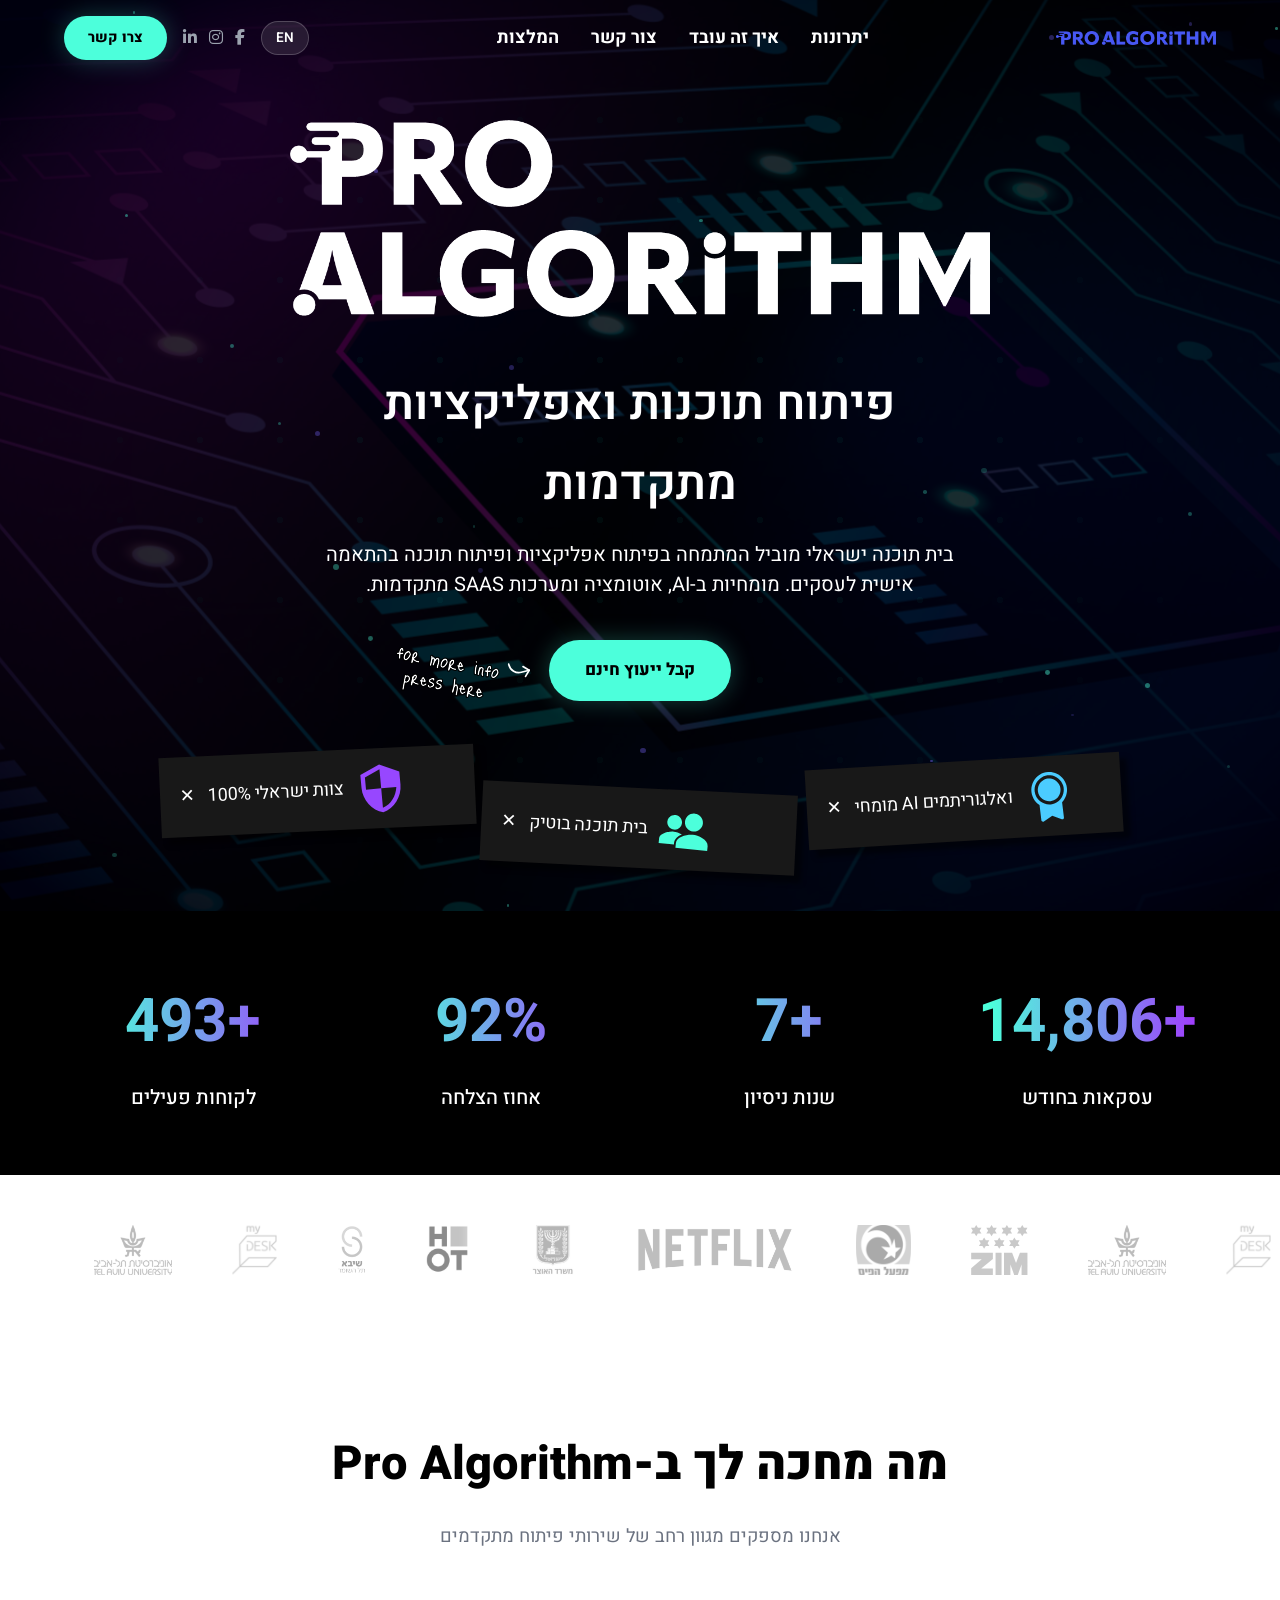
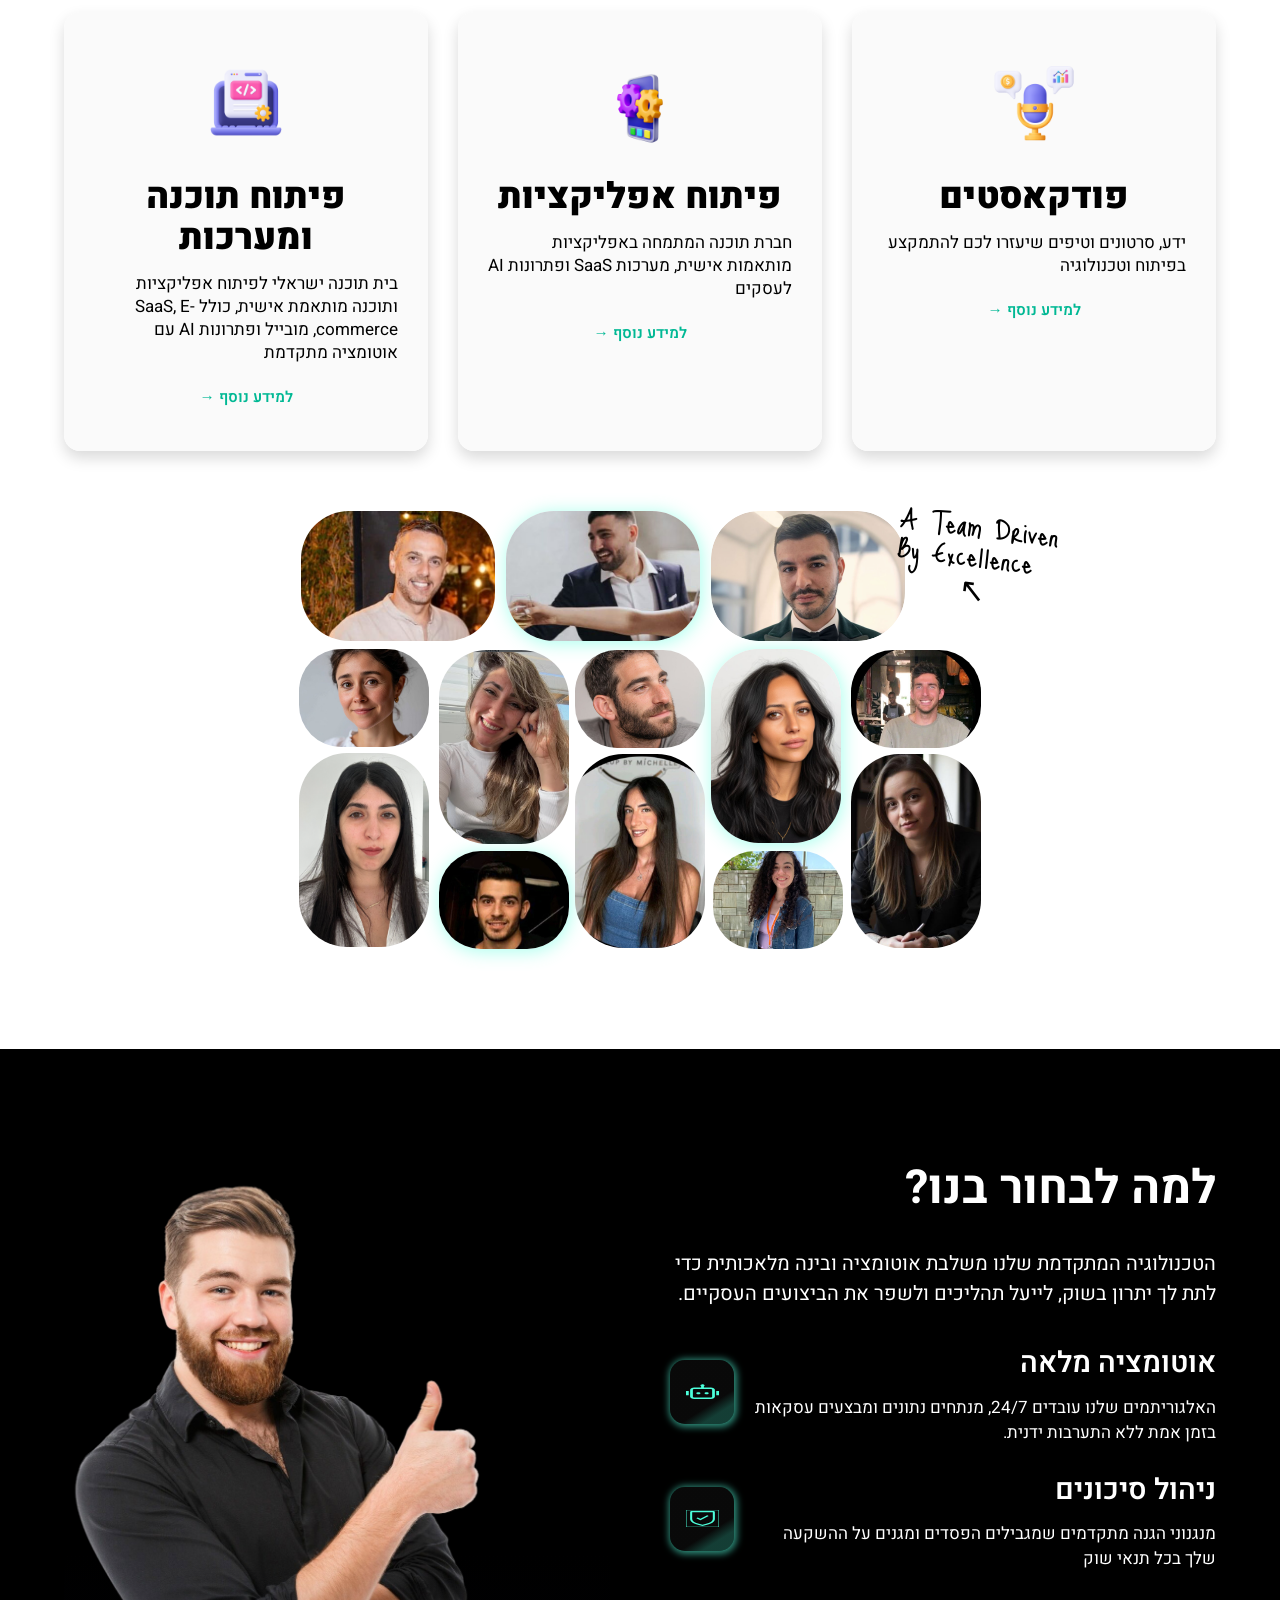
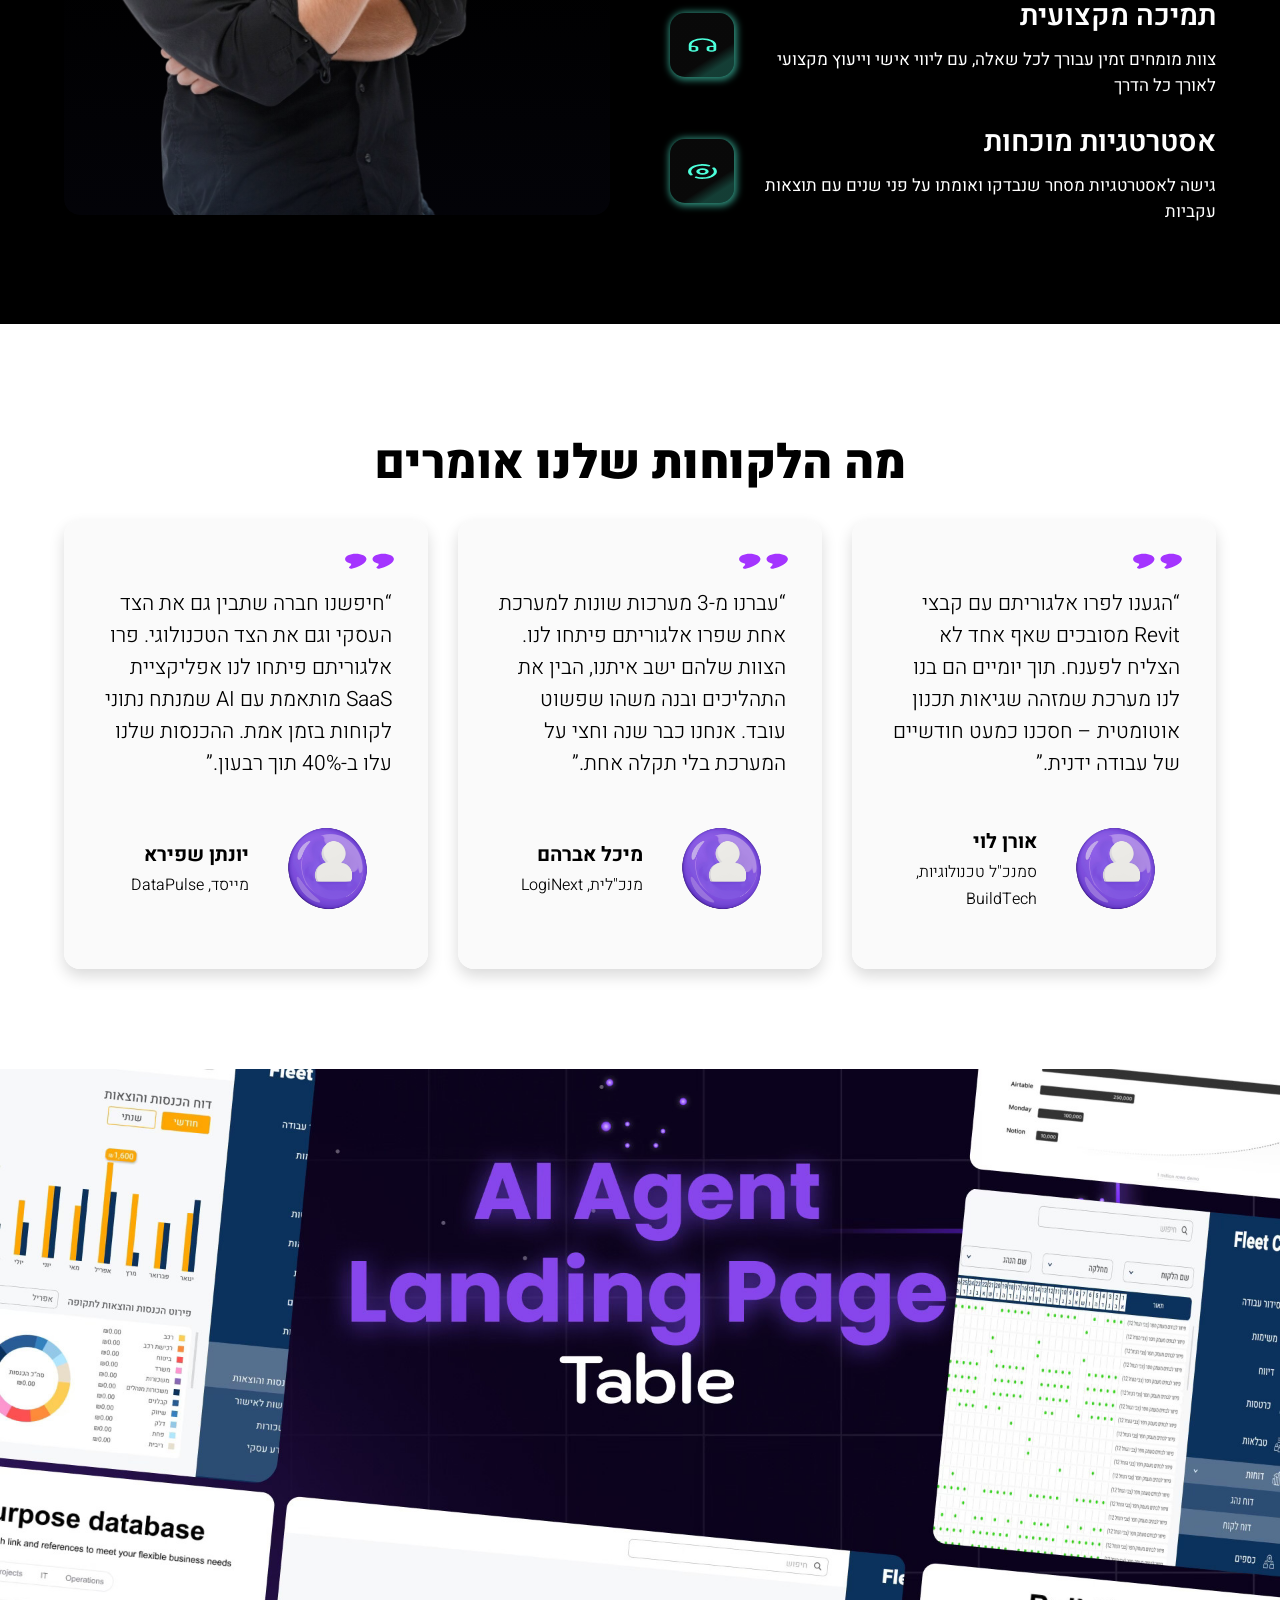
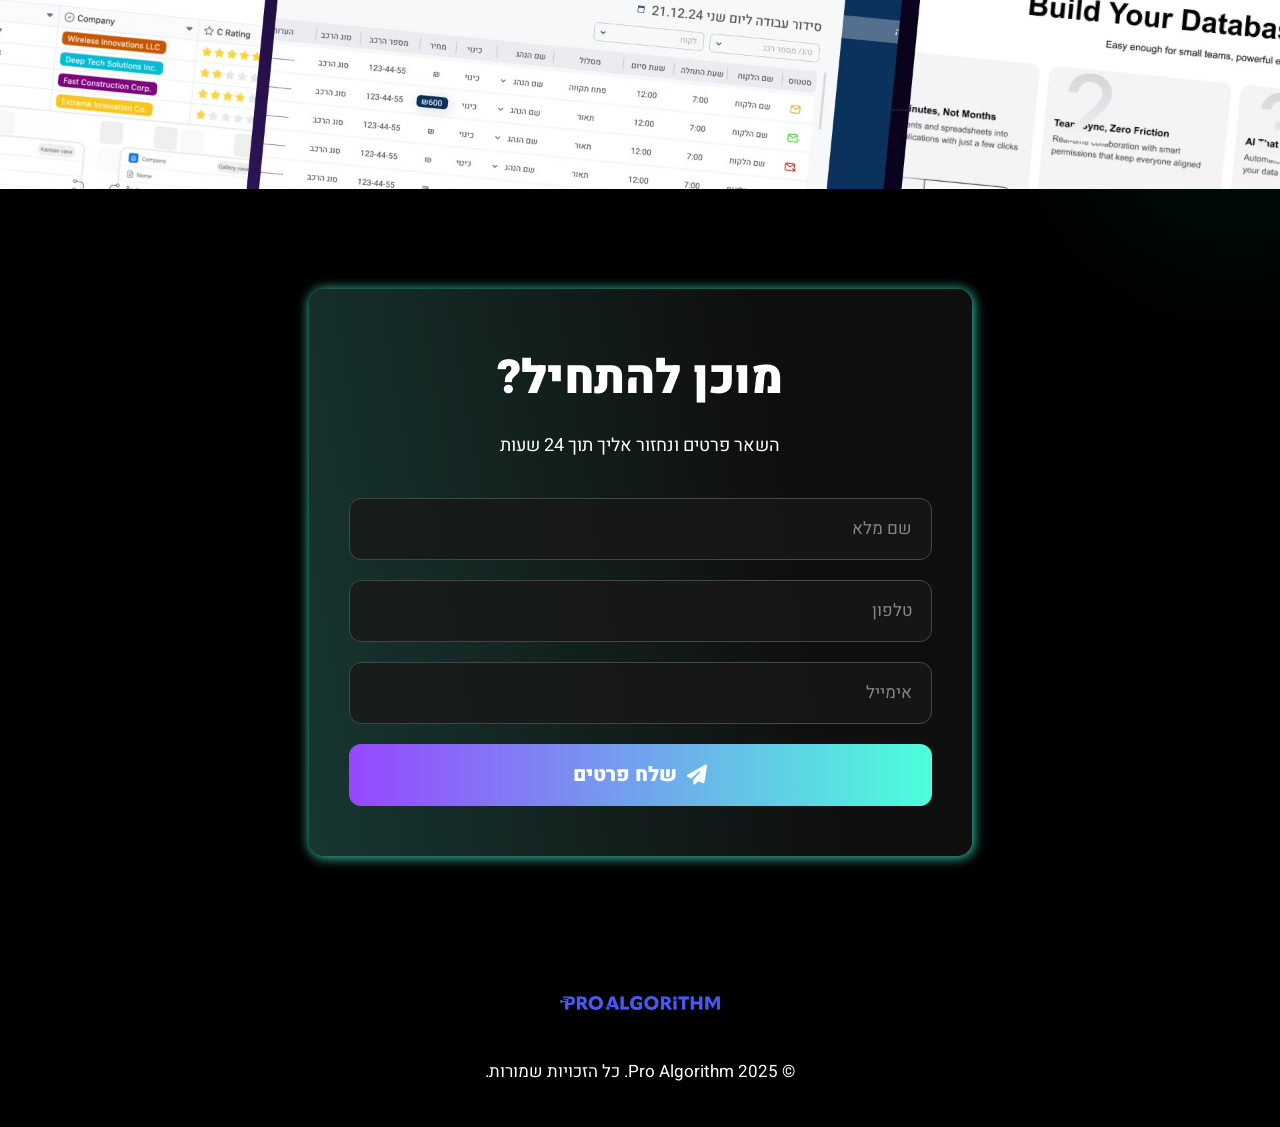
==== commit 039a5fc8: "add google analytics tag to index.html" ====
--- a/index.html
+++ b/index.html
@@ -2,6 +2,16 @@
 <html lang="he" dir="rtl">
 
 <head>
+    <!-- Google tag (gtag.js) - for google analytics -->
+    <script async src="https://www.googletagmanager.com/gtag/js?id=G-WNYH9370R7"></script>
+    <script>
+    window.dataLayer = window.dataLayer || [];
+    function gtag(){dataLayer.push(arguments);}
+    gtag('js', new Date());
+    gtag('config', 'G-WNYH9370R7');
+    </script>
+    <!-- End Google tag (gtag.js) -->
+     
     <meta charset="UTF-8">
     <meta name="viewport" content="width=device-width, initial-scale=1.0">
     <title>Pro Algorithm - פיתוח תוכנות ואפליקציות מתקדמות</title>
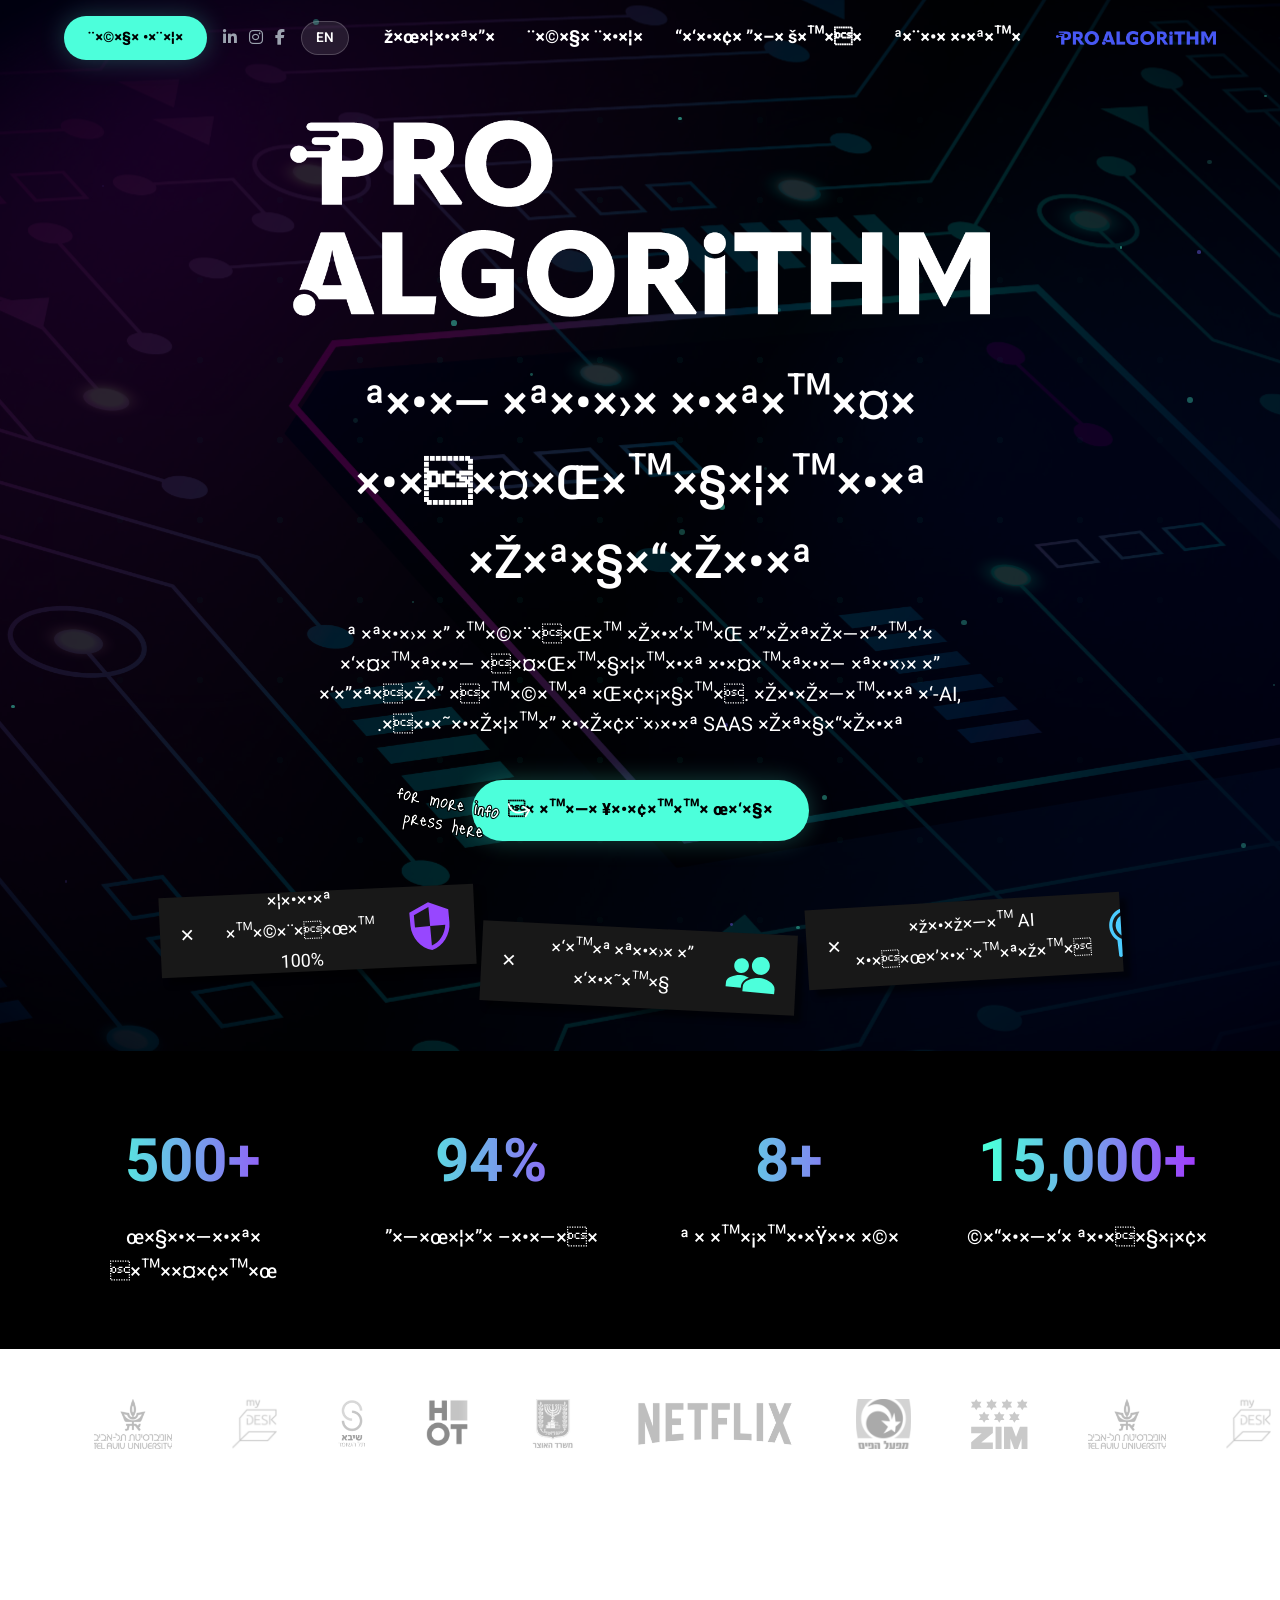
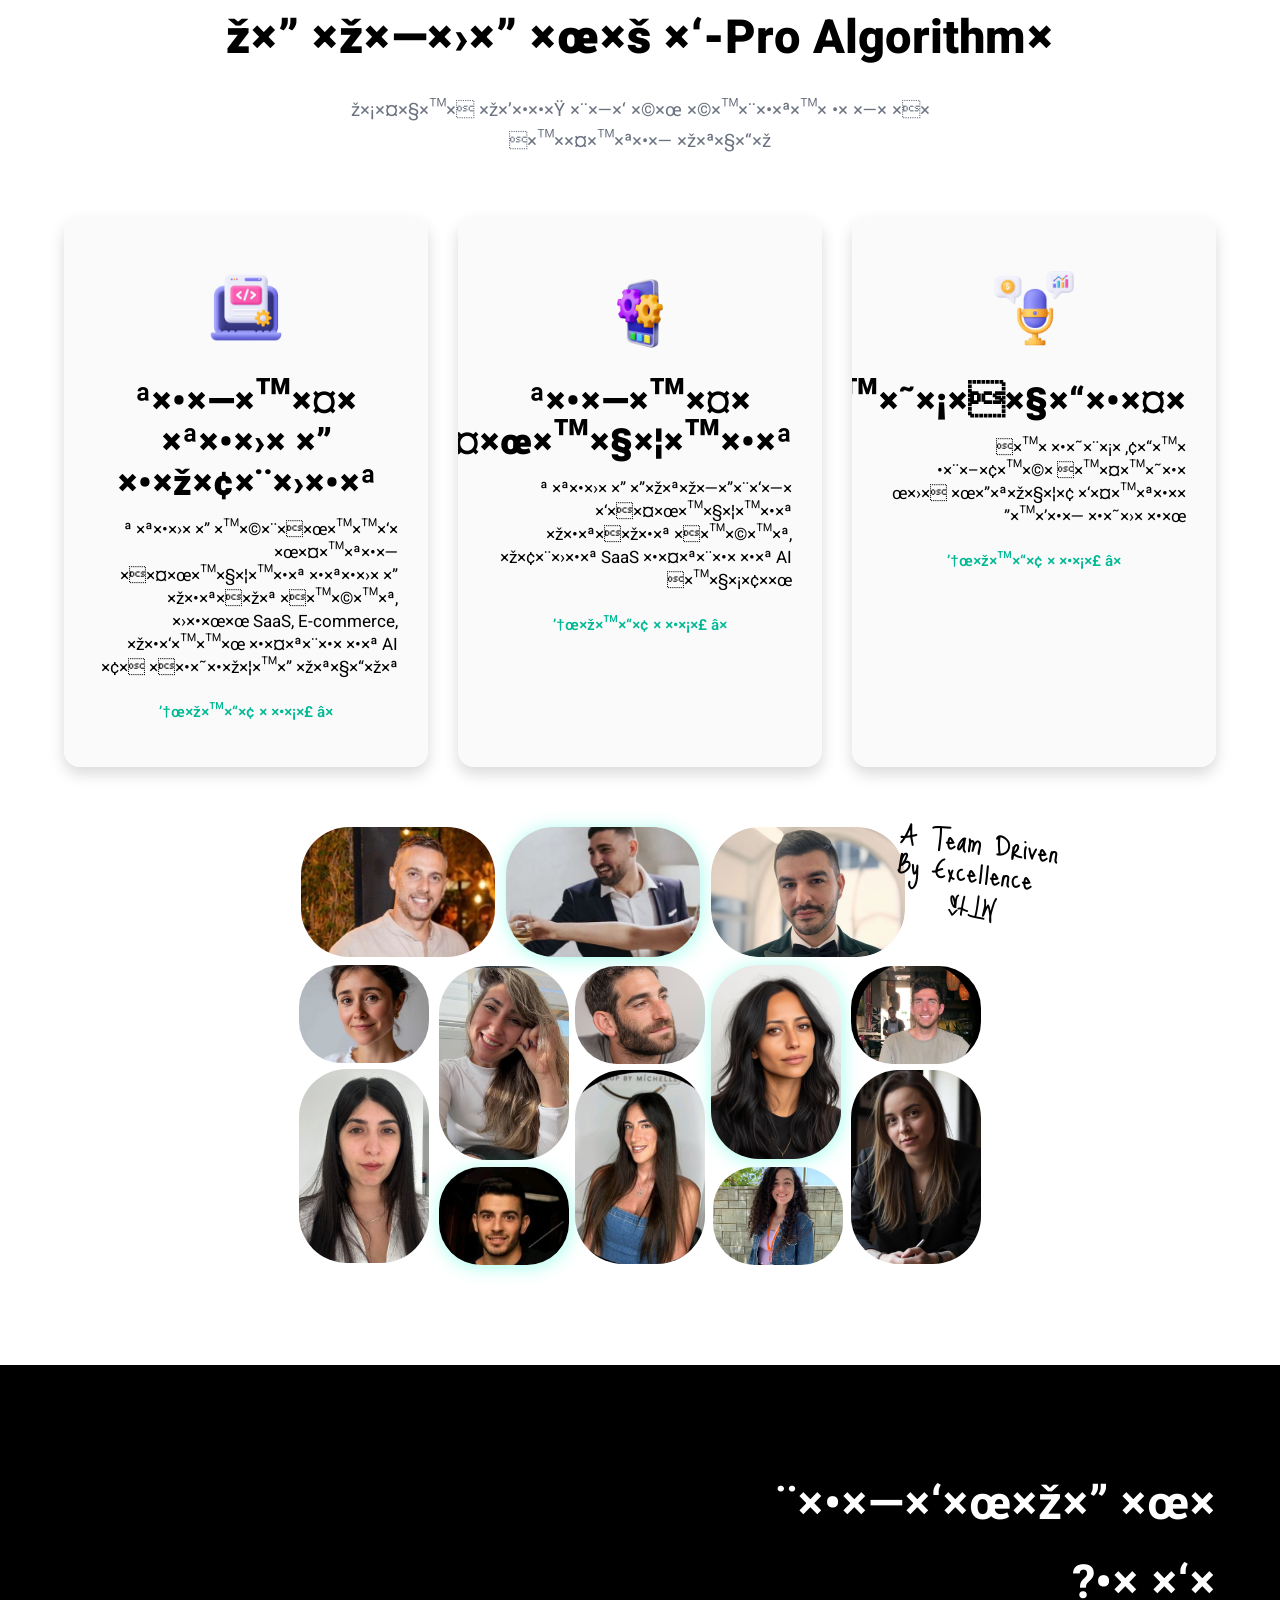
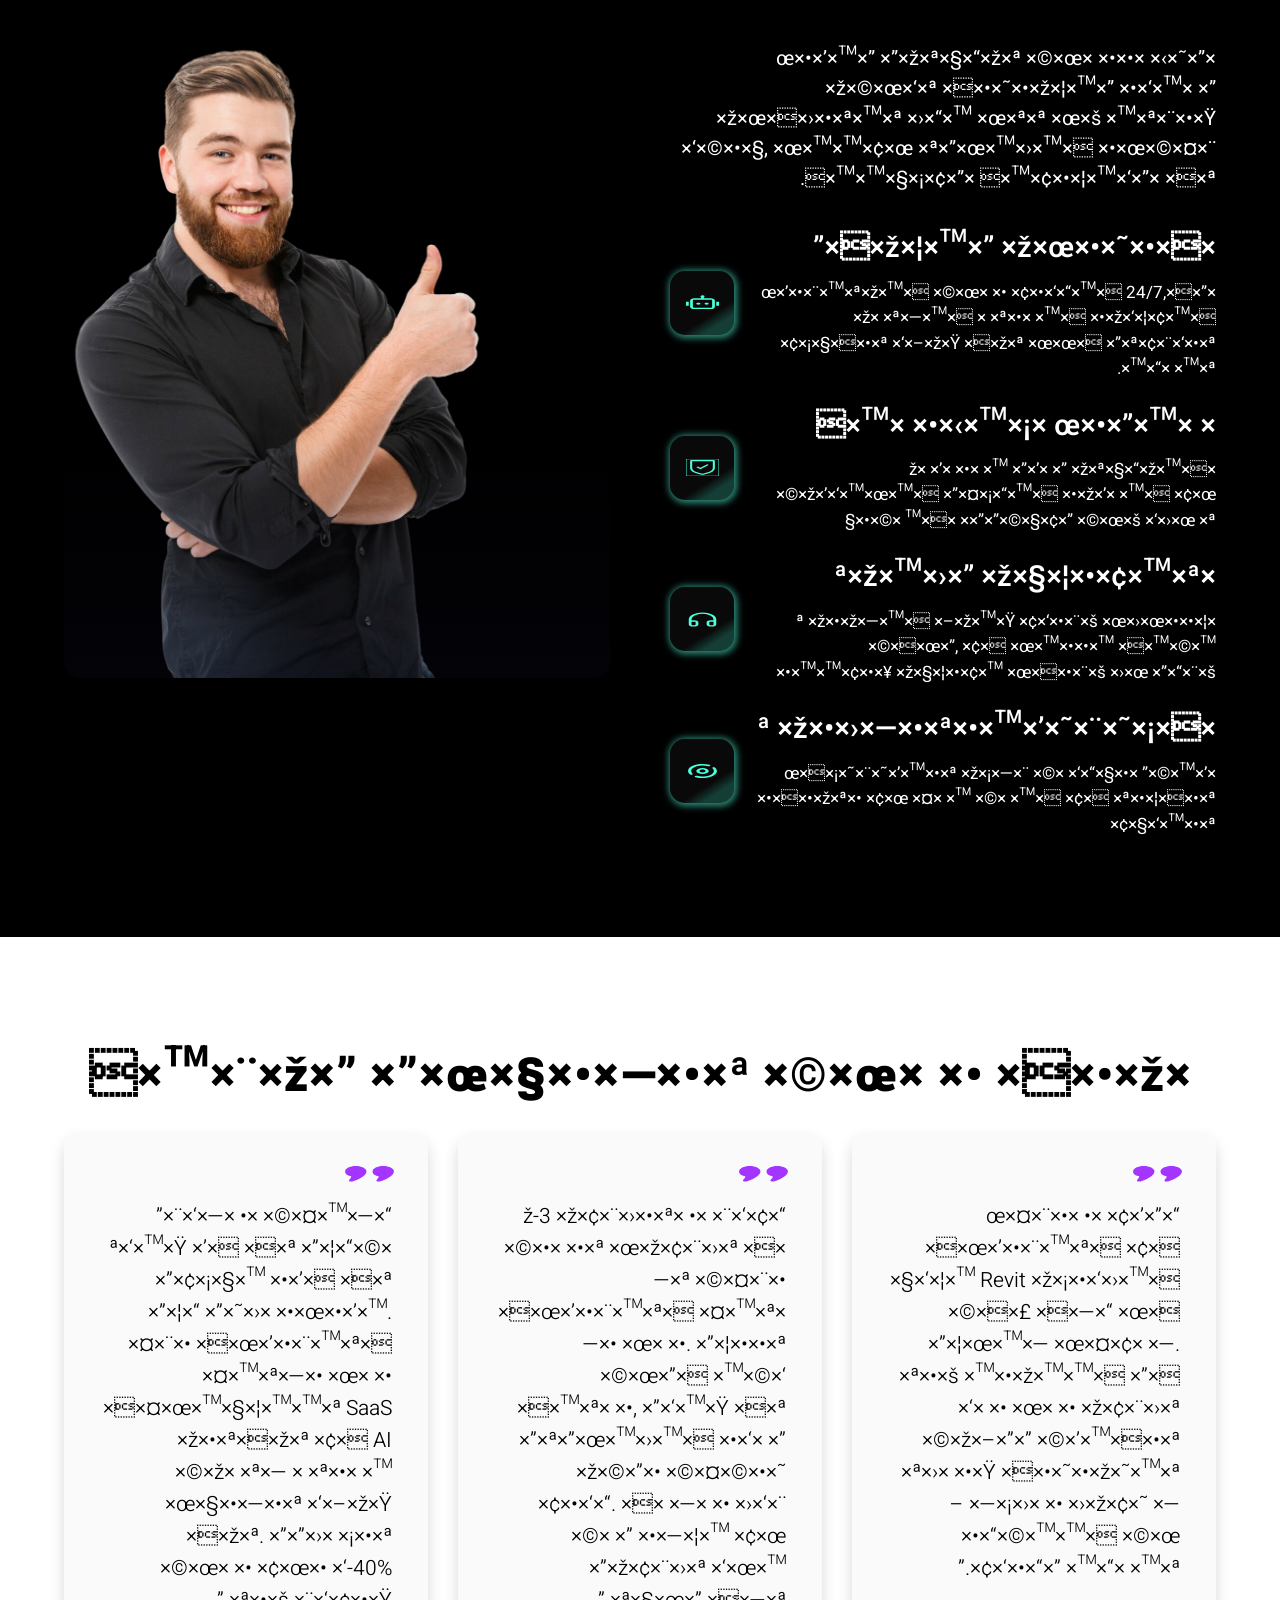
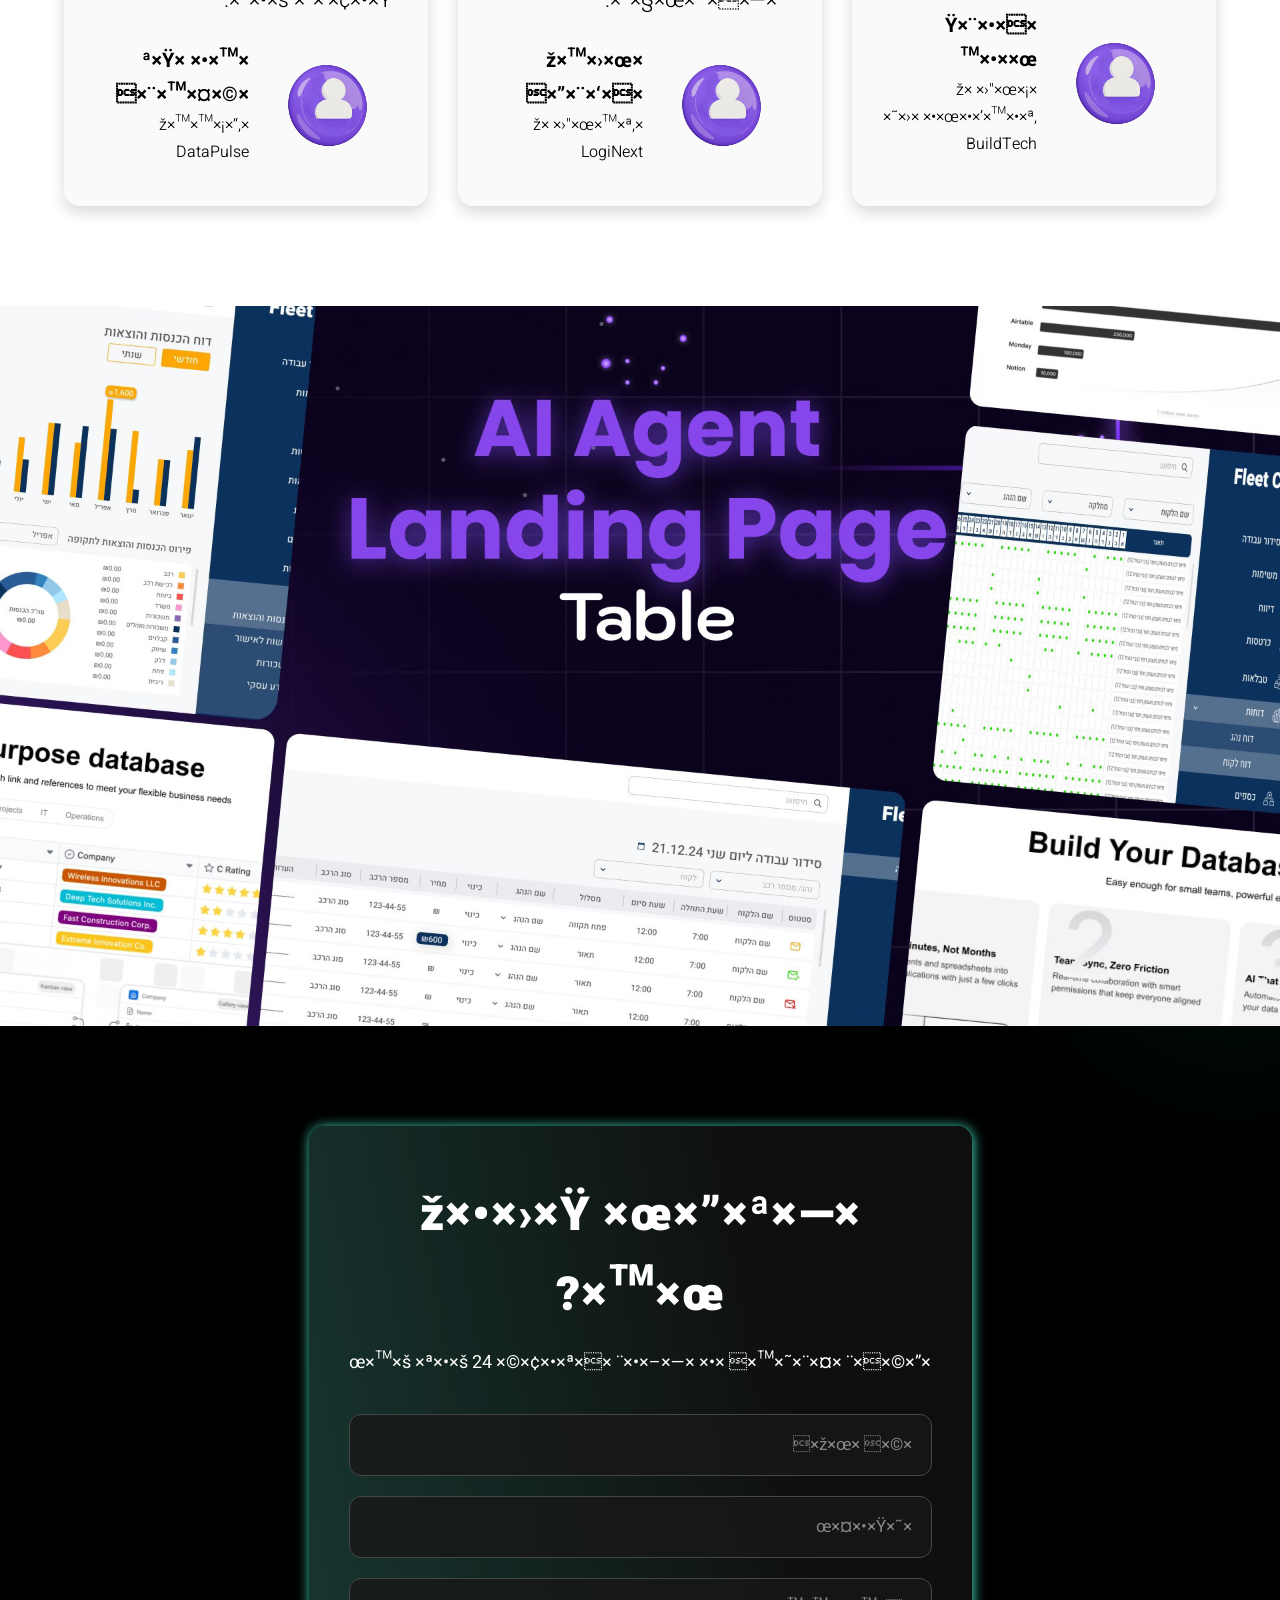
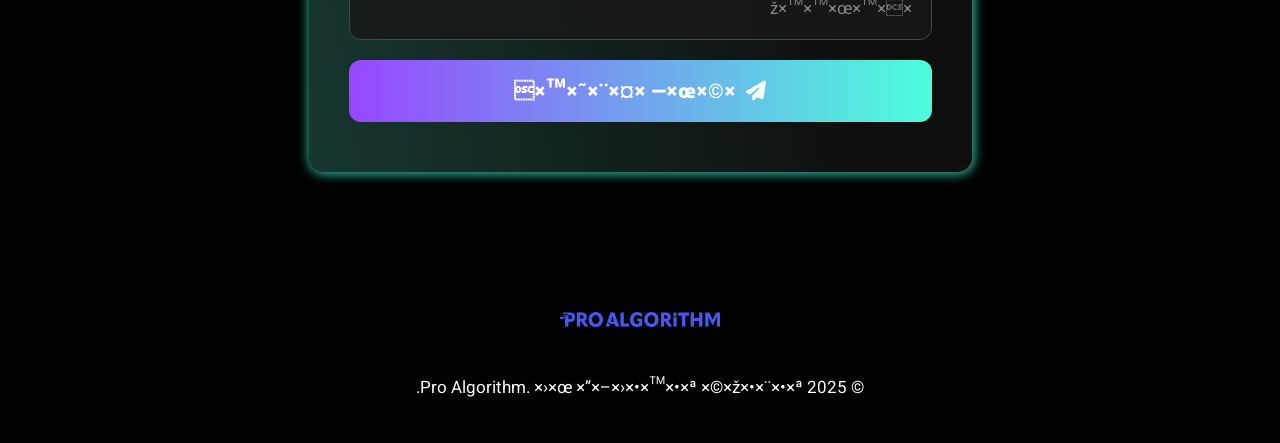
==== commit 8aa162a6: "added meta pixel code to head" ====
--- a/index.html
+++ b/index.html
@@ -11,7 +11,25 @@
     gtag('config', 'G-WNYH9370R7');
     </script>
     <!-- End Google tag (gtag.js) -->
-     
+
+    <!-- Meta Pixel Code -->
+    <script>
+    !function(f,b,e,v,n,t,s)
+    {if(f.fbq)return;n=f.fbq=function(){n.callMethod?
+    n.callMethod.apply(n,arguments):n.queue.push(arguments)};
+    if(!f._fbq)f._fbq=n;n.push=n;n.loaded=!0;n.version='2.0';
+    n.queue=[];t=b.createElement(e);t.async=!0;
+    t.src=v;s=b.getElementsByTagName(e)[0];
+    s.parentNode.insertBefore(t,s)}(window, document,'script',
+    'https://connect.facebook.net/en_US/fbevents.js');
+    fbq('init', '1211673381044842');
+    fbq('track', 'PageView');
+    </script>
+    <noscript><img height="1" width="1" style="display:none"
+    src="https://www.facebook.com/tr?id=1211673381044842&ev=PageView&noscript=1"
+    /></noscript>
+    <!-- End Meta Pixel Code -->
+    
     <meta charset="UTF-8">
     <meta name="viewport" content="width=device-width, initial-scale=1.0">
     <title>Pro Algorithm - פיתוח תוכנות ואפליקציות מתקדמות</title>
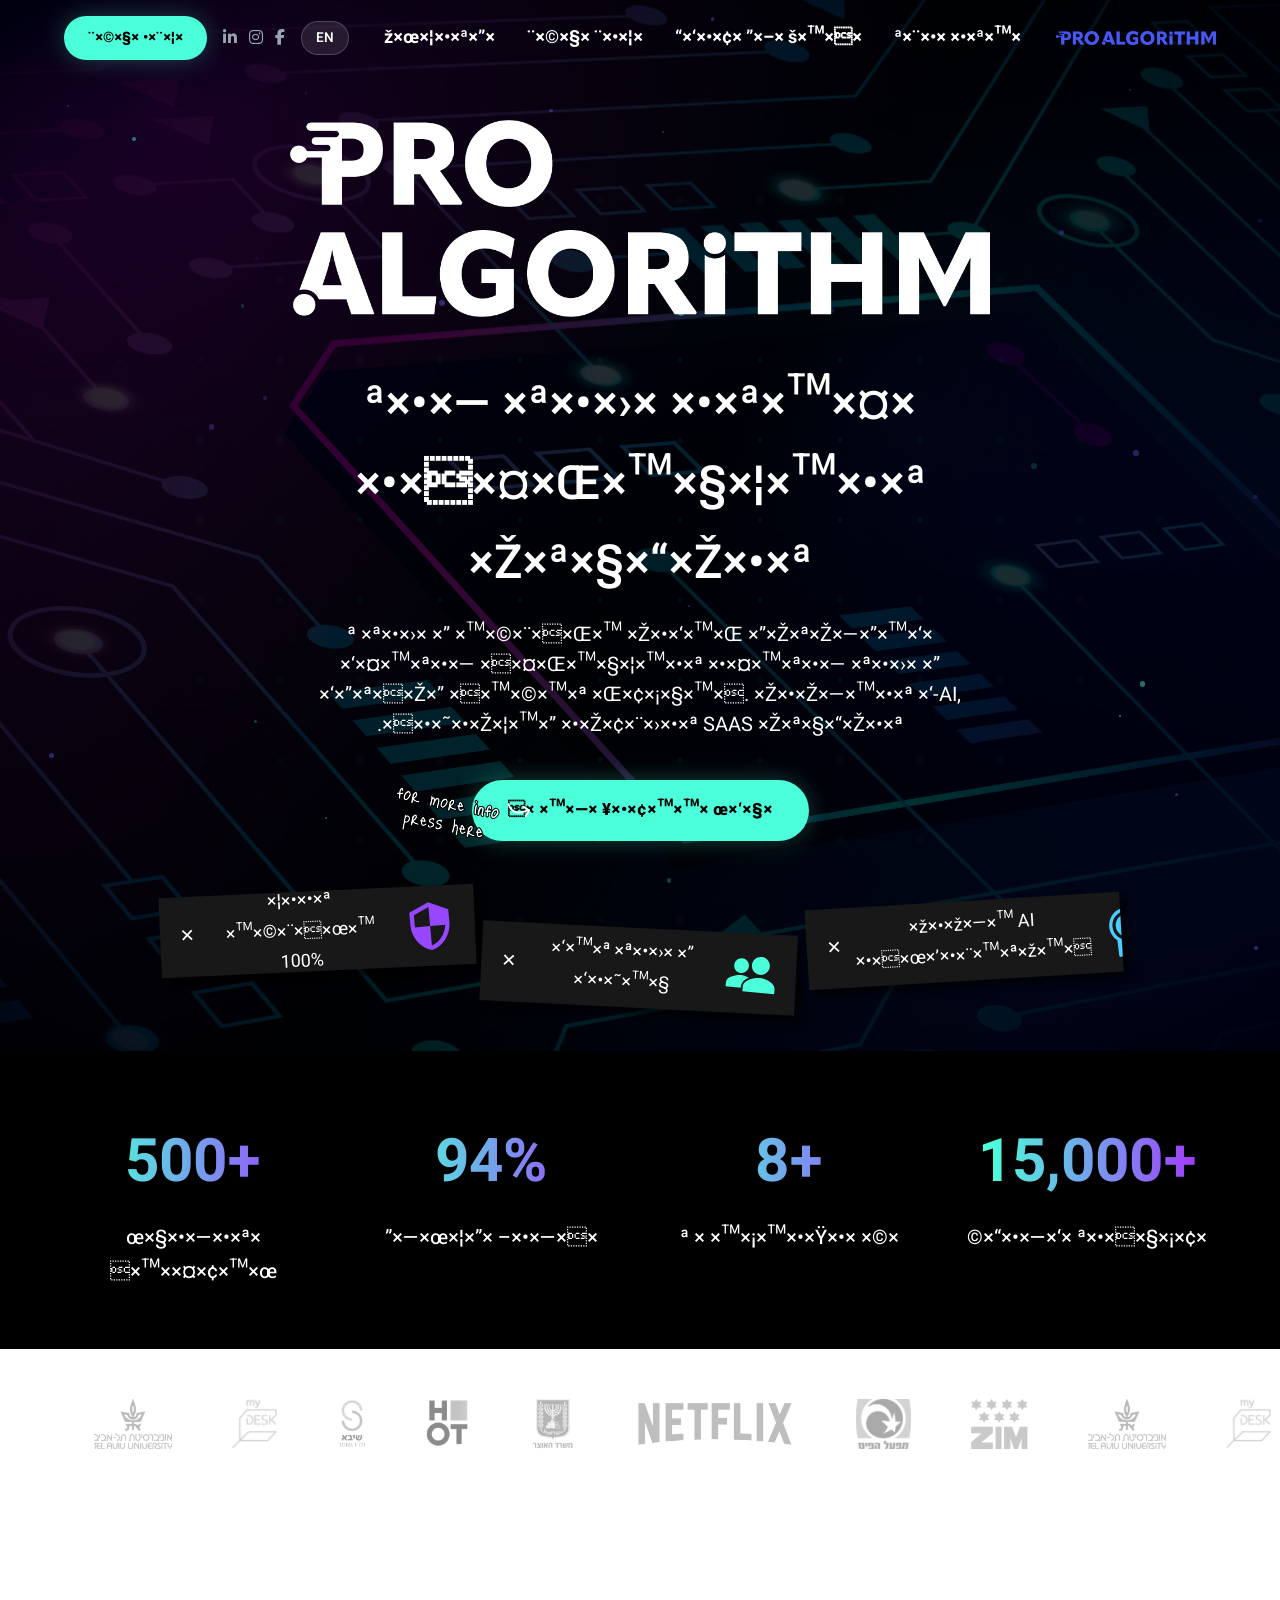
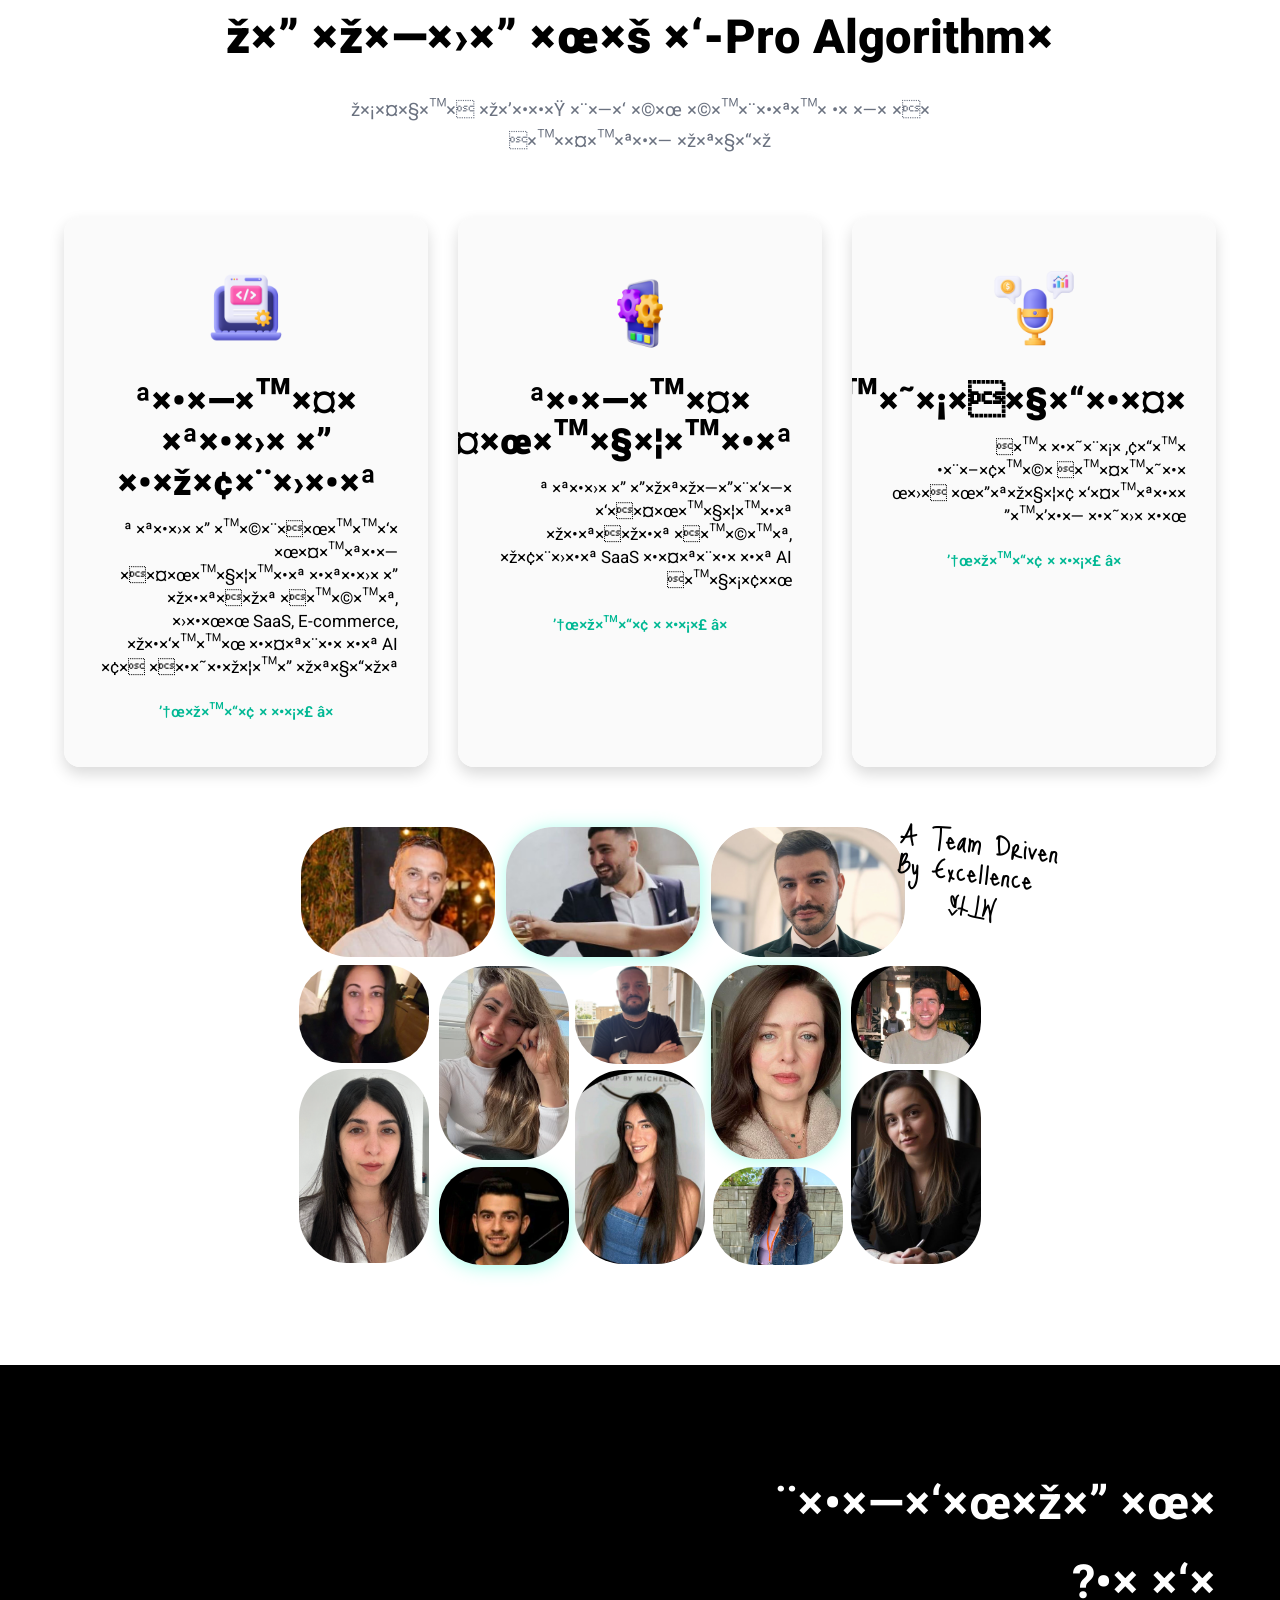
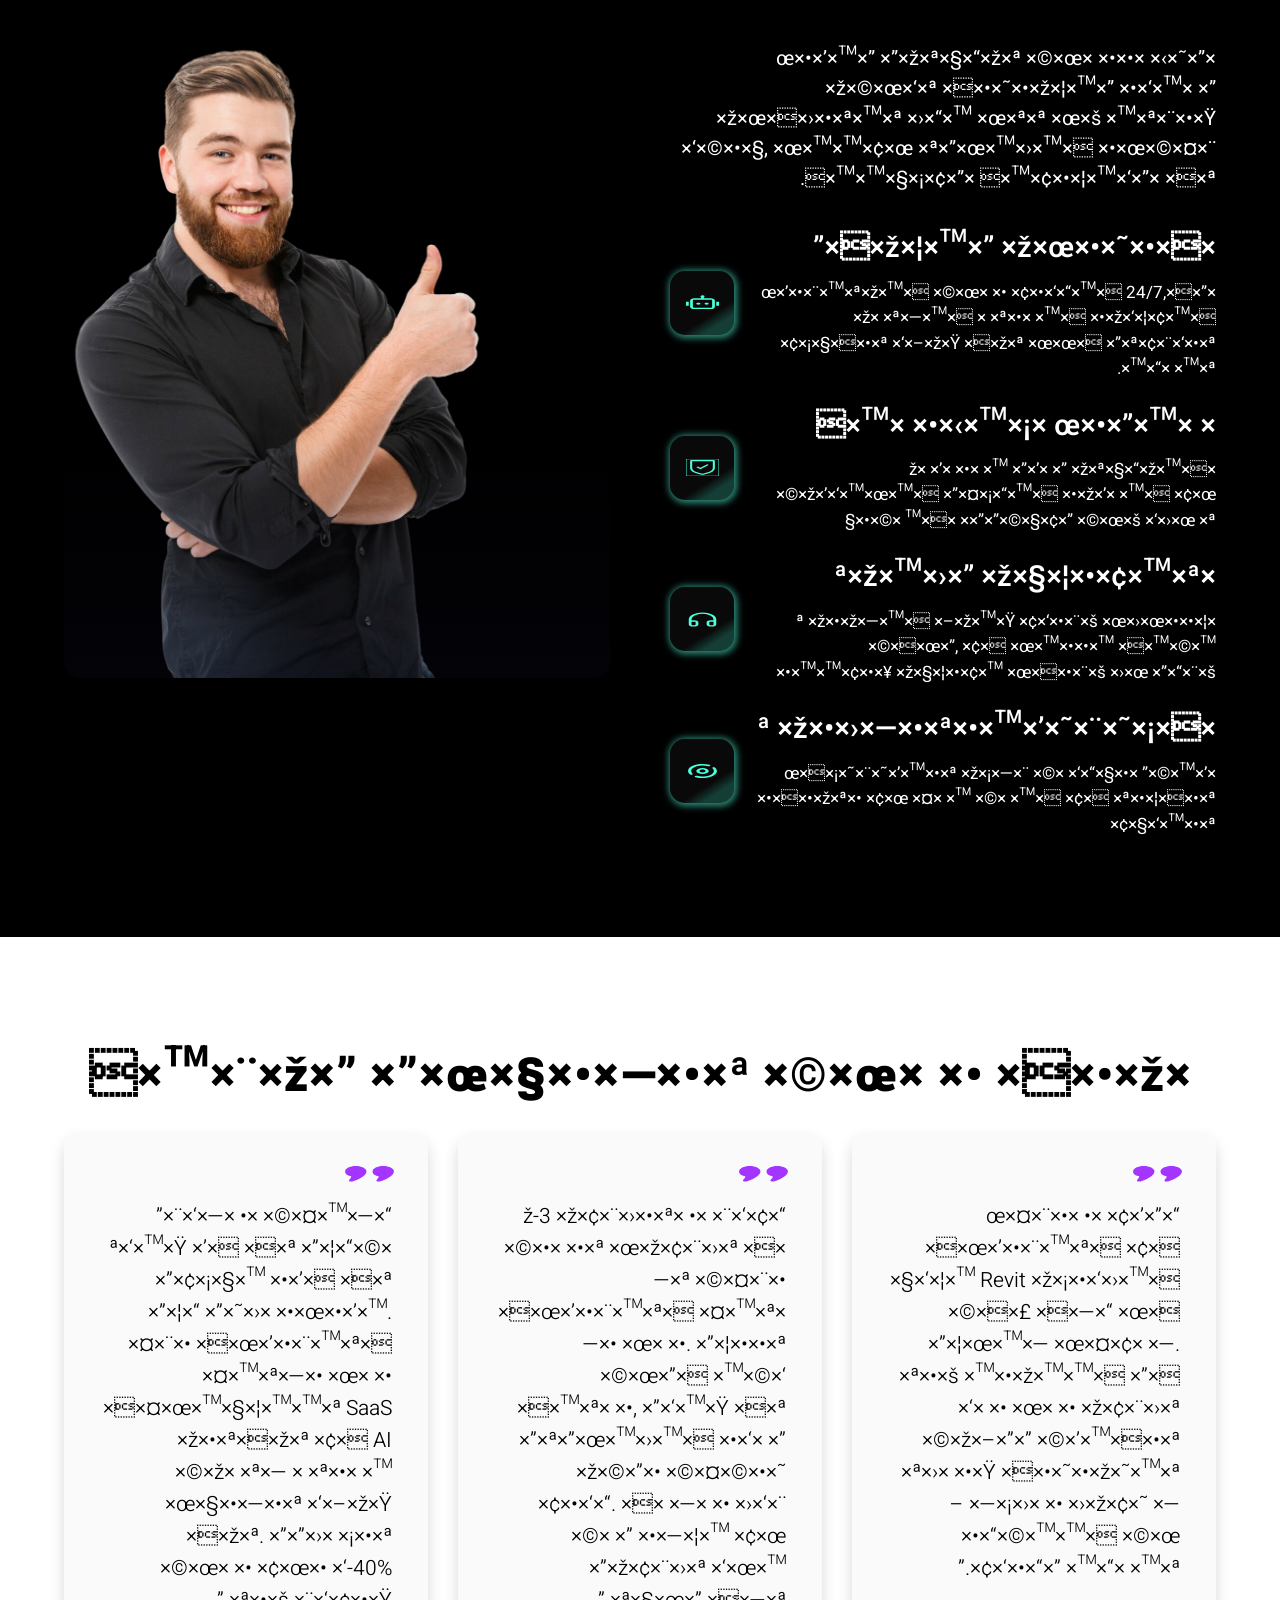
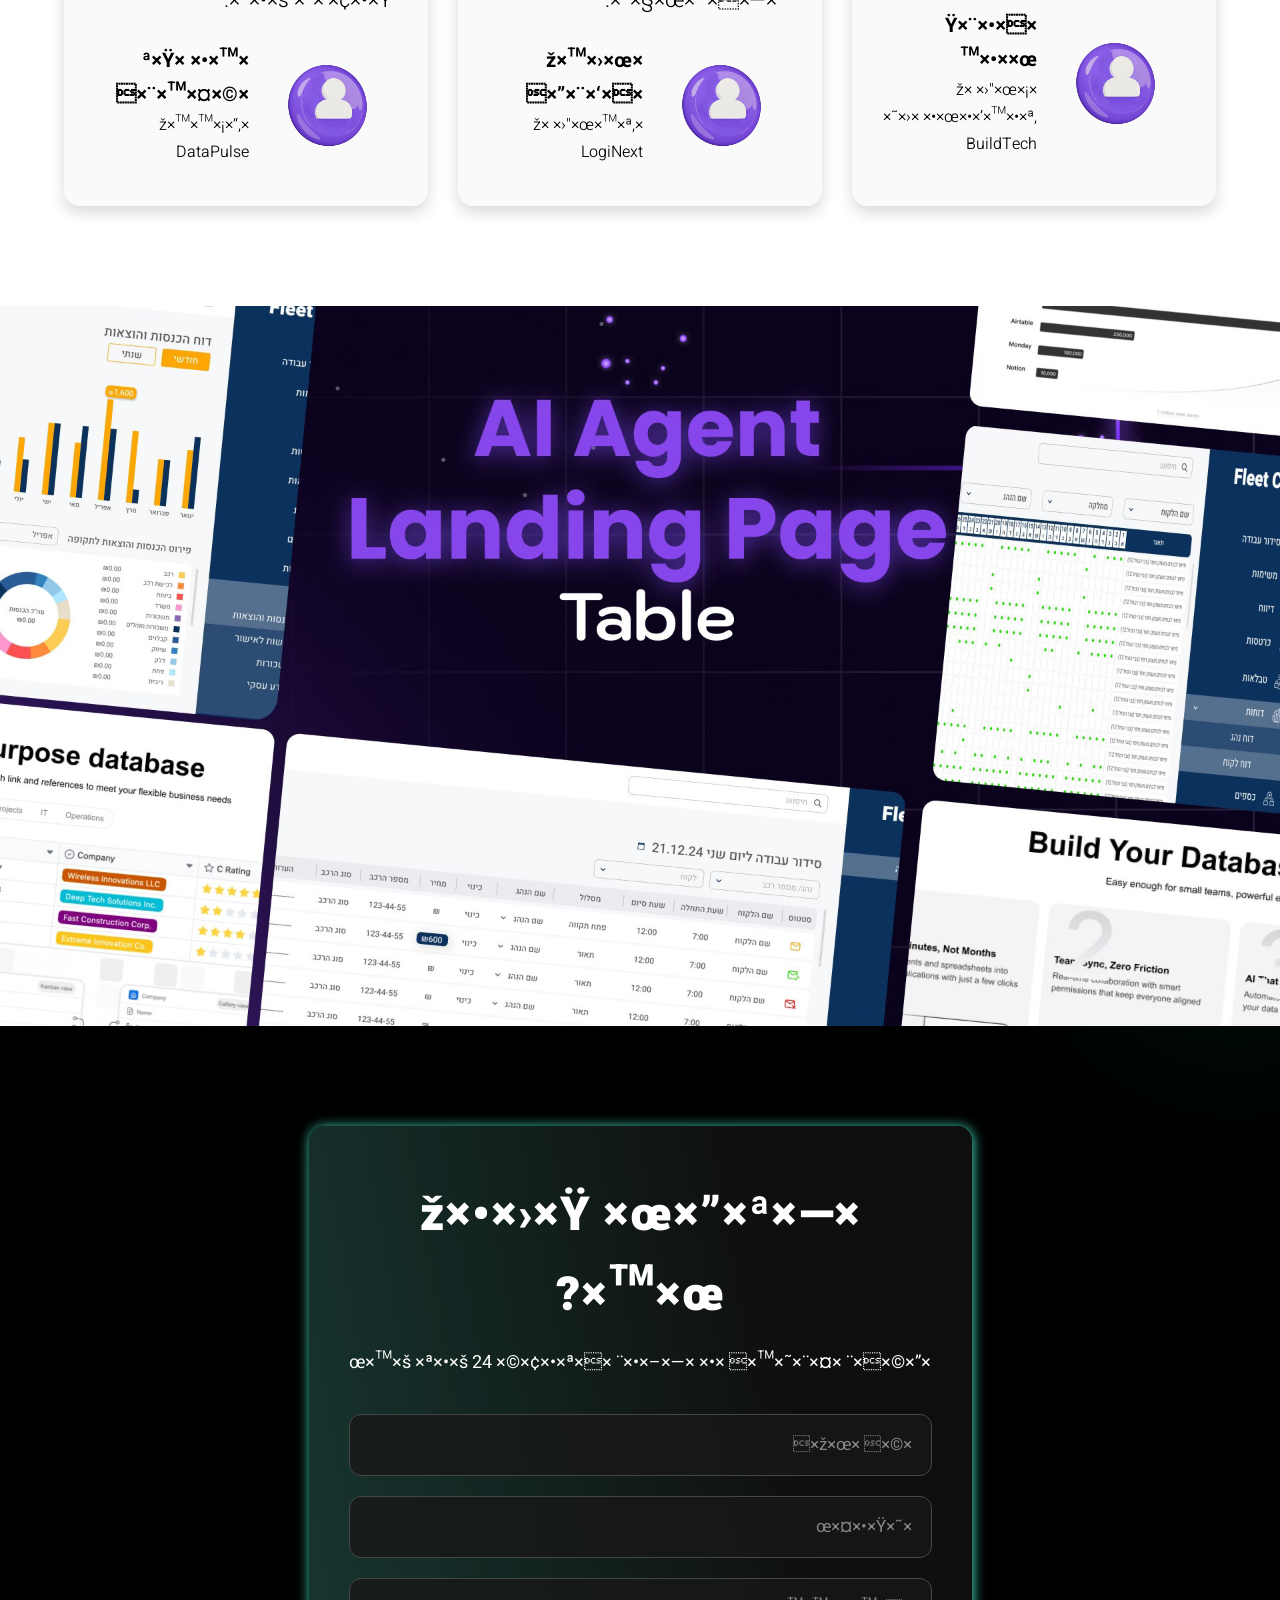
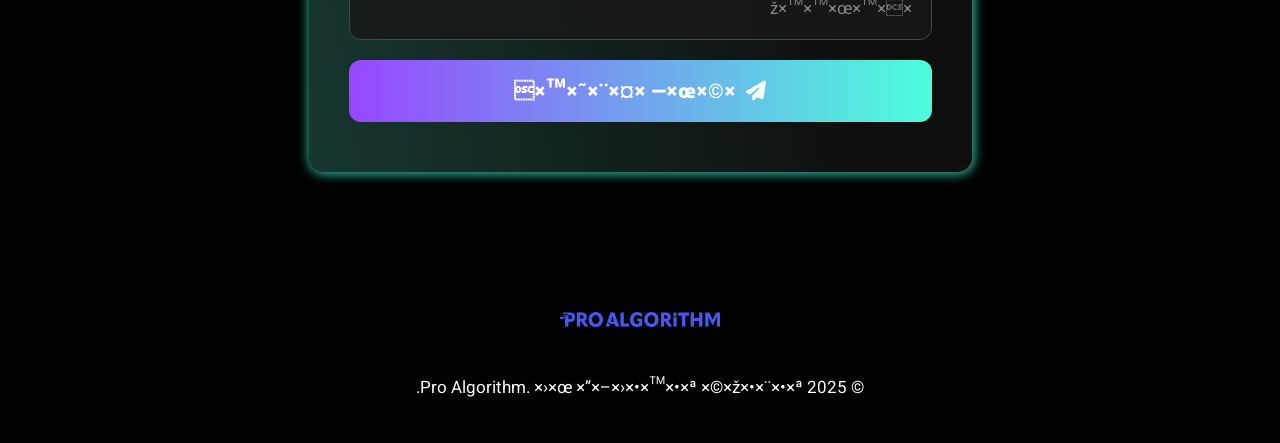
==== commit ea24cb64: "switched some workers images." ====
--- a/index.html
+++ b/index.html
@@ -247,10 +247,10 @@
                     </div>
                     <div class="team-photo-item landscape"><img src="images/team/team-8.jpg" alt="Team member"></div>
                     <!-- Middle: short-tall alternating -->
-                    <div class="team-photo-item short"><img src="images/team/team-13.jpg" alt="Team member"></div>
+                    <div class="team-photo-item short"><img src="images/team/revital.jpeg" alt="Team member"></div>
                     <div class="team-photo-item tall"><img src="images/team/team-1.png" alt="Team member"></div>
-                    <div class="team-photo-item short"><img src="images/team/team-4.jpg" alt="Team member"></div>
-                    <div class="team-photo-item tall glow"><img src="images/team/team-12.jpg" alt="Team member"></div>
+                    <div class="team-photo-item short"><img src="images/team/yaniv.jpeg" alt="Team member"></div>
+                    <div class="team-photo-item tall glow"><img src="images/team/liat.png" alt="Team member"></div>
                     <div class="team-photo-item short"><img src="images/team/team-14.jpg" alt="Team member"></div>
                     <!-- Bottom: tall-short alternating -->
                     <div class="team-photo-item tall"><img src="images/team/team-5.png" alt="Team member"></div>
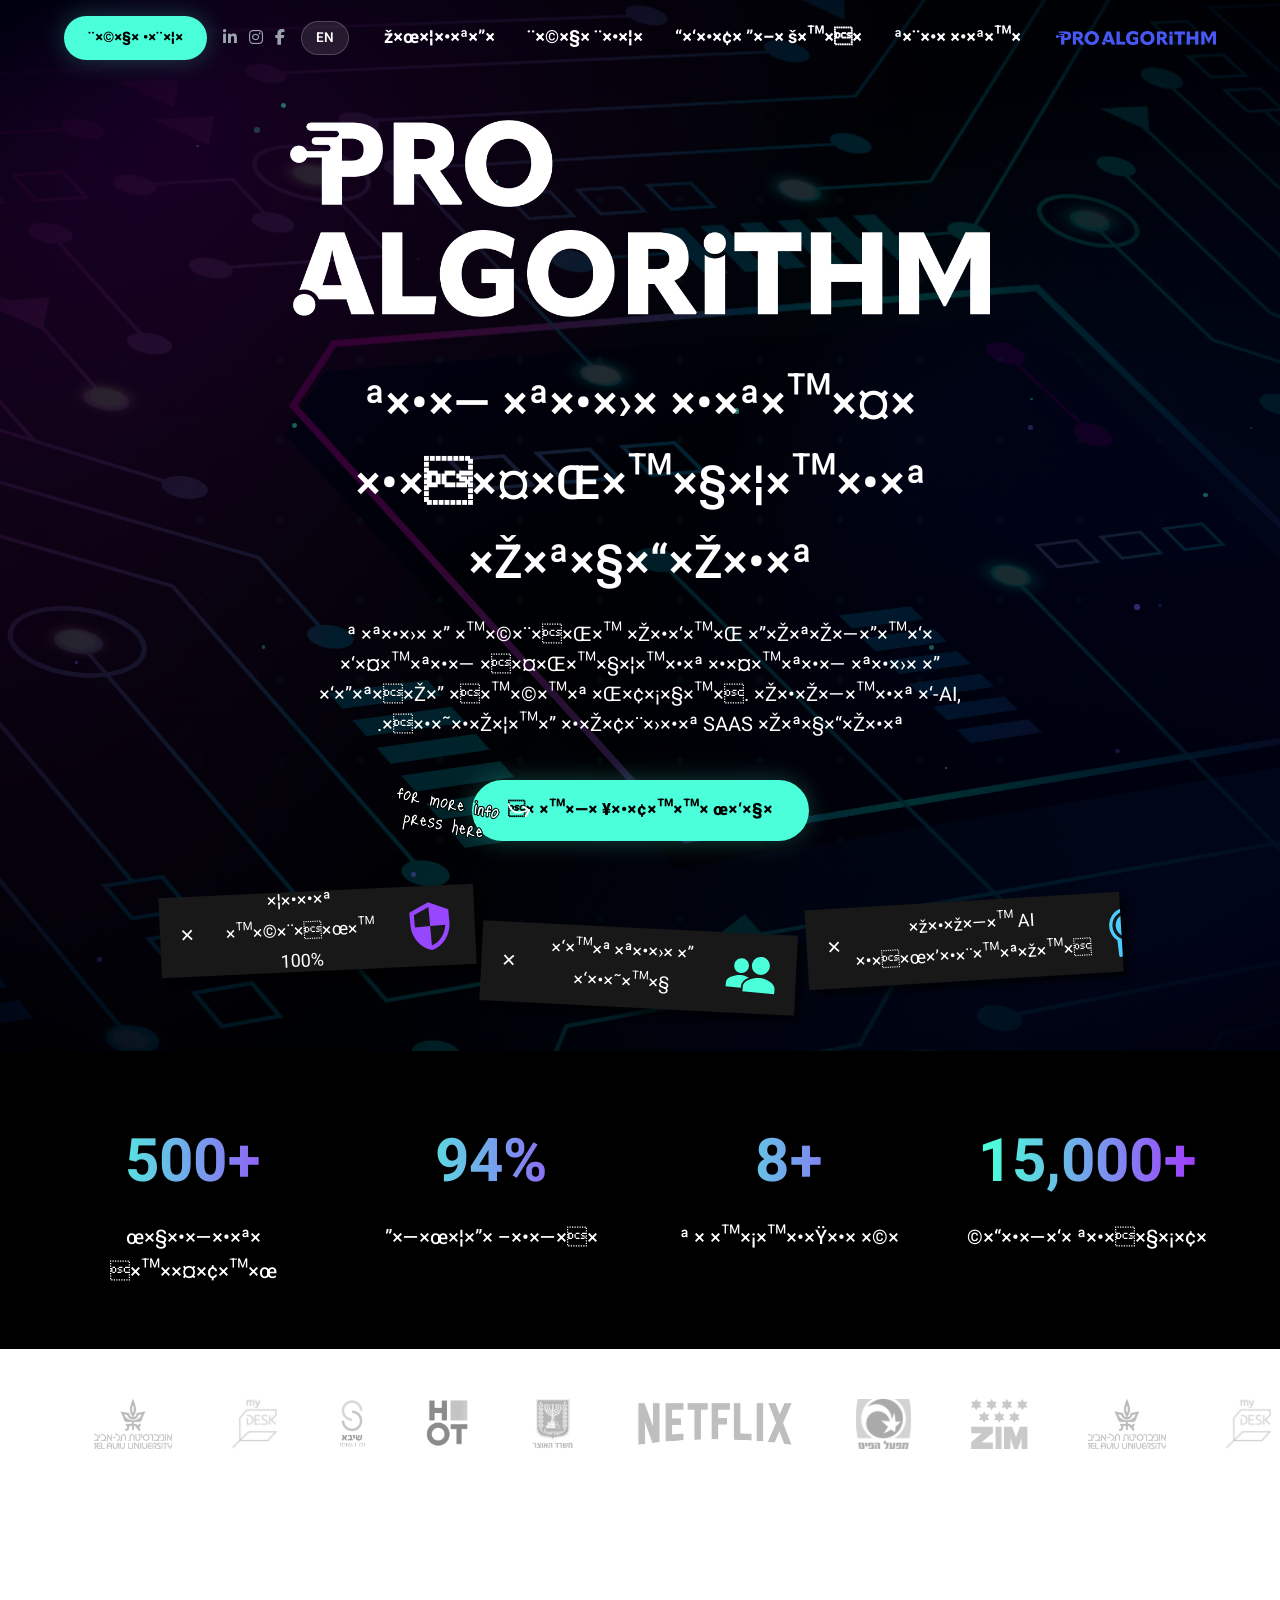
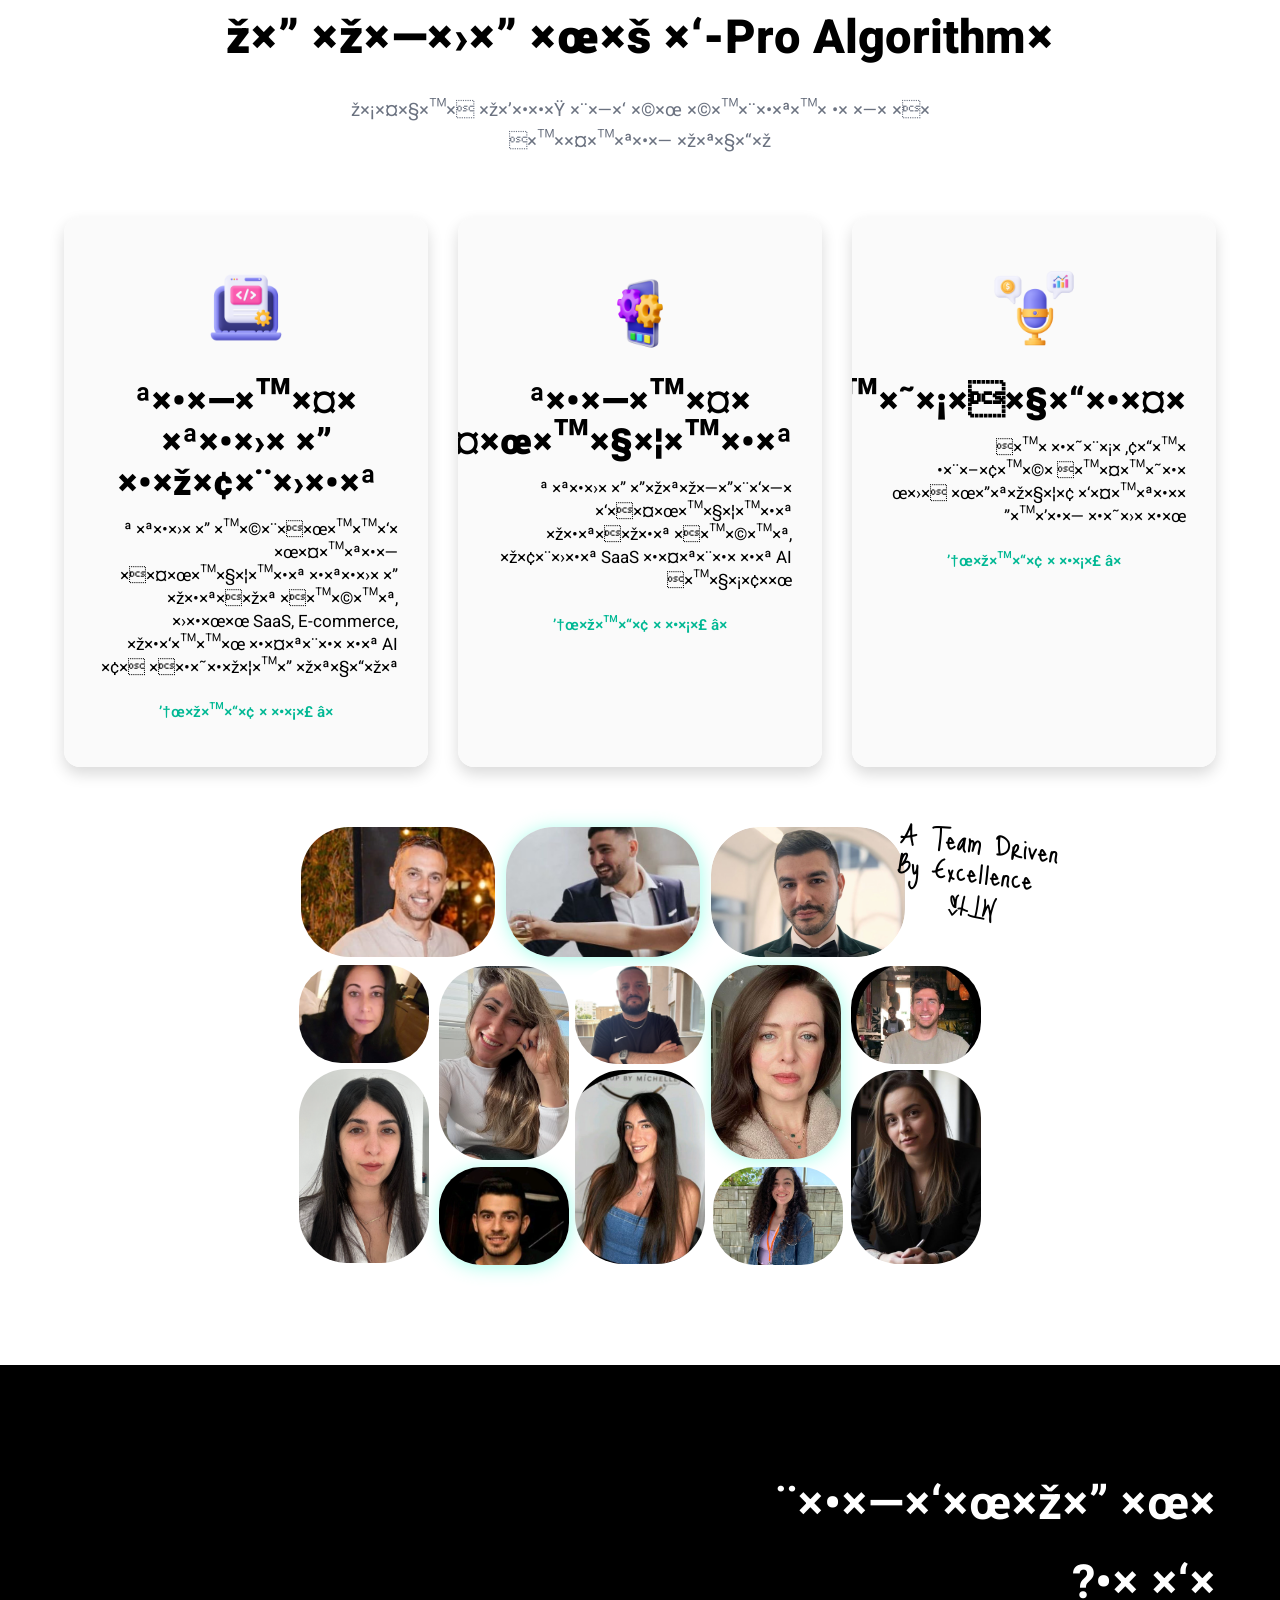
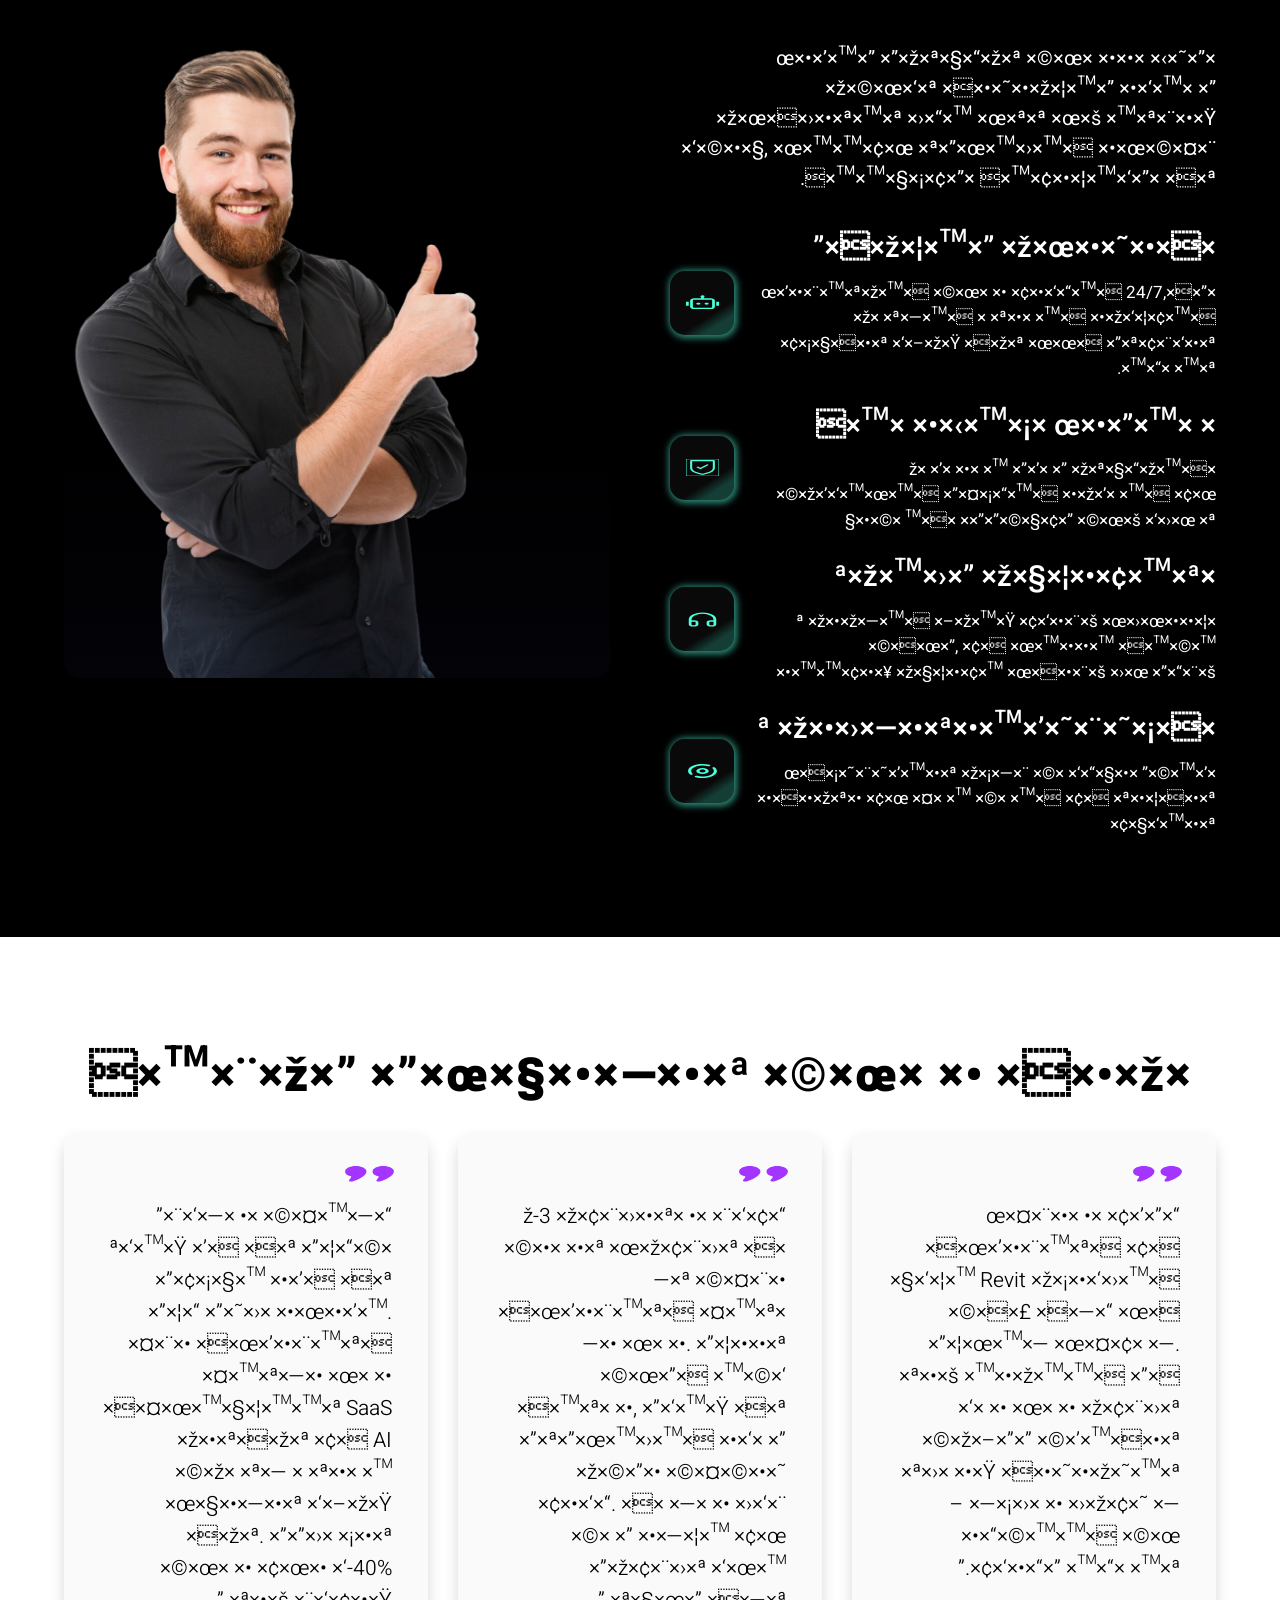
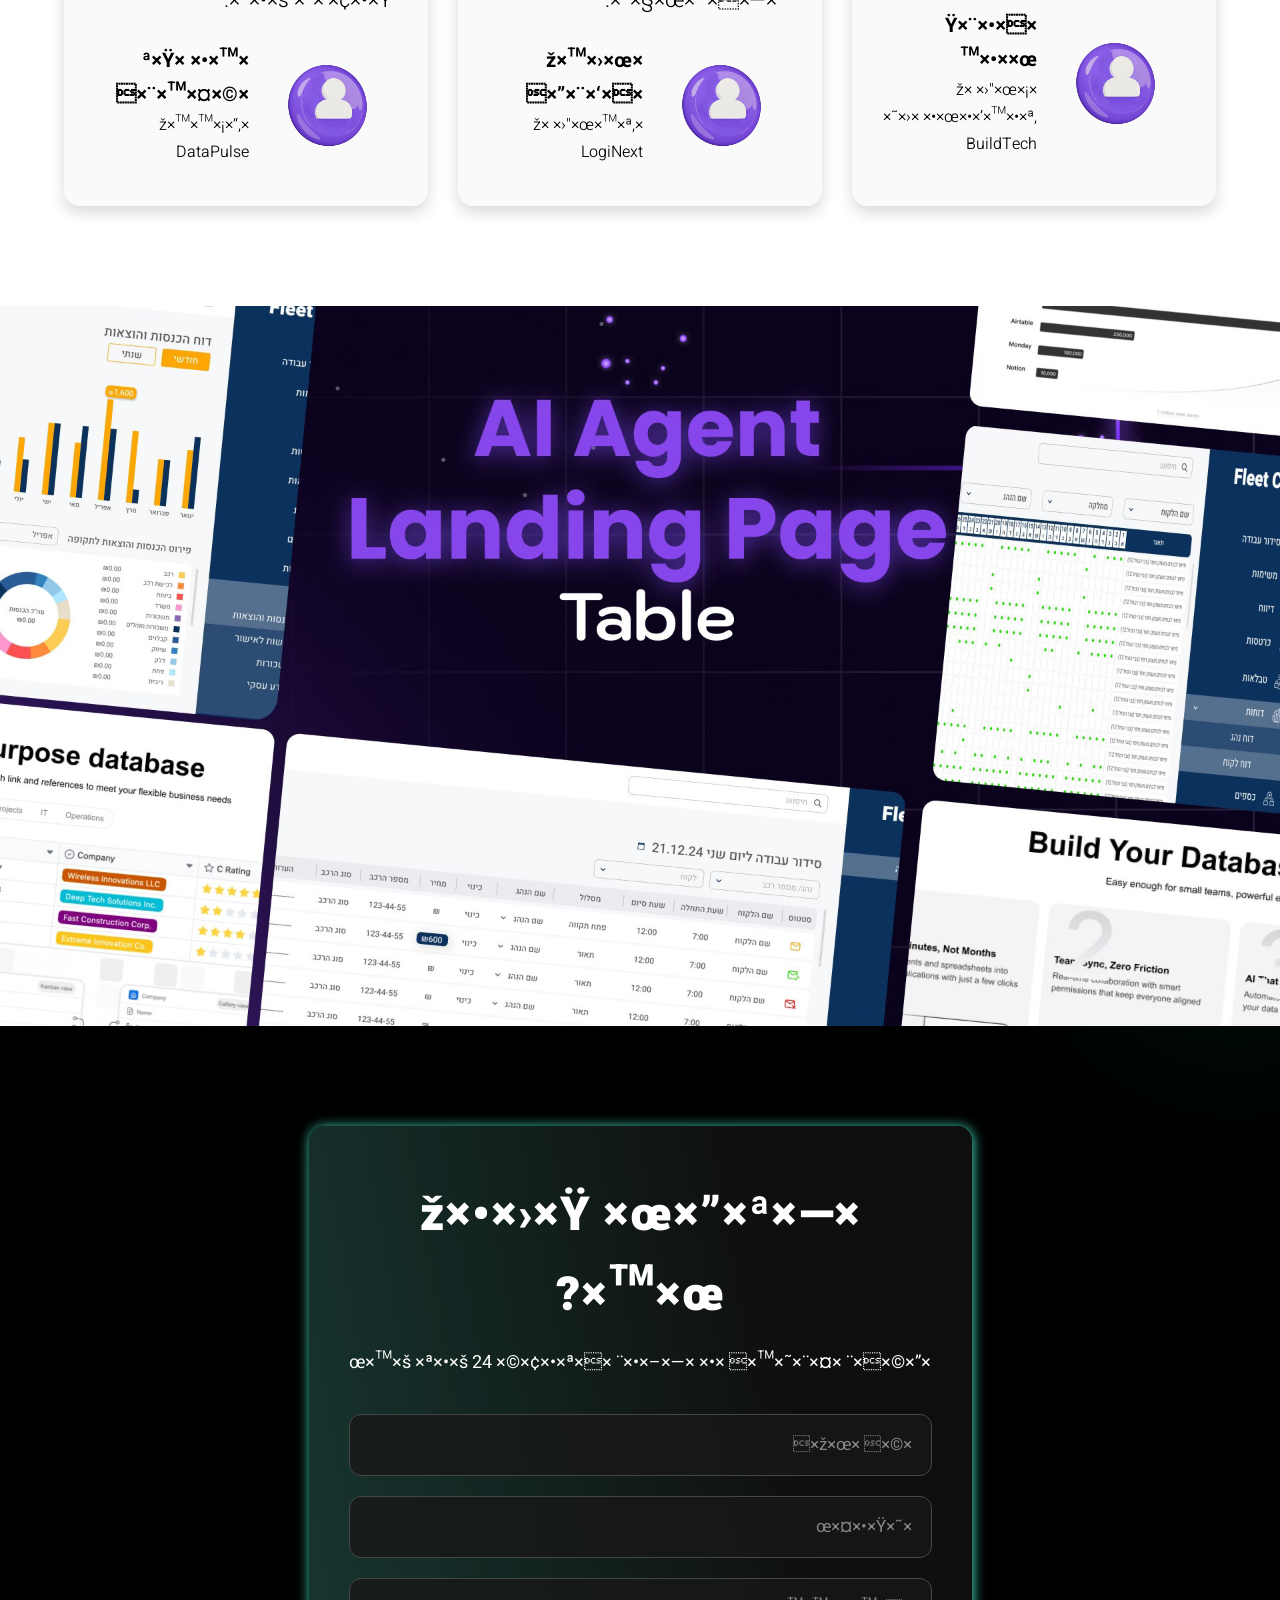
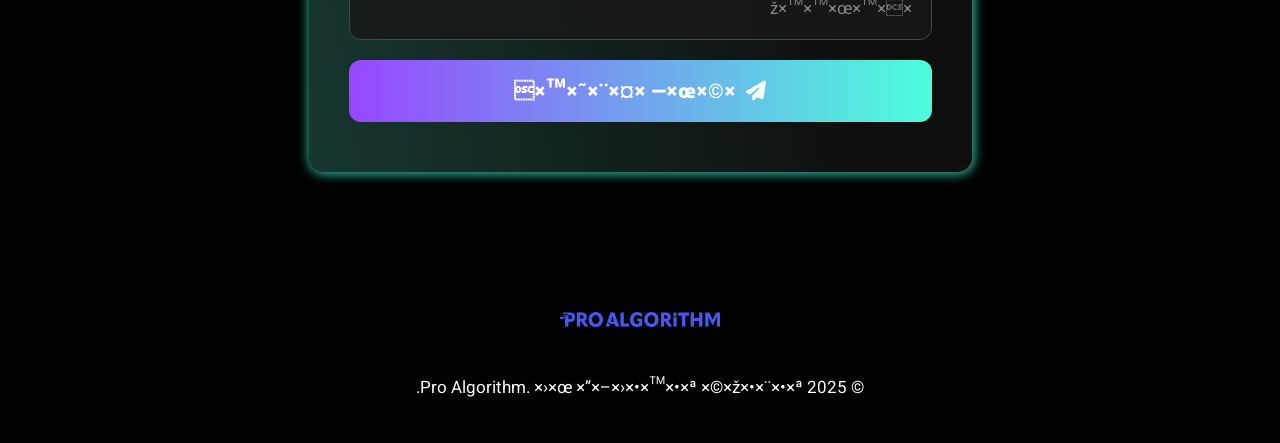
==== commit bae48e8c: "added hotjar script to head." ====
--- a/index.html
+++ b/index.html
@@ -2,6 +2,18 @@
 <html lang="he" dir="rtl">
 
 <head>
+    <!-- Hotjar Tracking Code for pro-algo - landingPage -->
+    <script>
+        (function(h,o,t,j,a,r){
+            h.hj=h.hj||function(){(h.hj.q=h.hj.q||[]).push(arguments)};
+            h._hjSettings={hjid:6744734,hjsv:6};
+            a=o.getElementsByTagName('head')[0];
+            r=o.createElement('script');r.async=1;
+            r.src=t+h._hjSettings.hjid+j+h._hjSettings.hjsv;
+            a.appendChild(r);
+        })(window,document,'https://static.hotjar.com/c/hotjar-','.js?sv=');
+    </script>
+
     <!-- Google tag (gtag.js) - for google analytics -->
     <script async src="https://www.googletagmanager.com/gtag/js?id=G-WNYH9370R7"></script>
     <script>
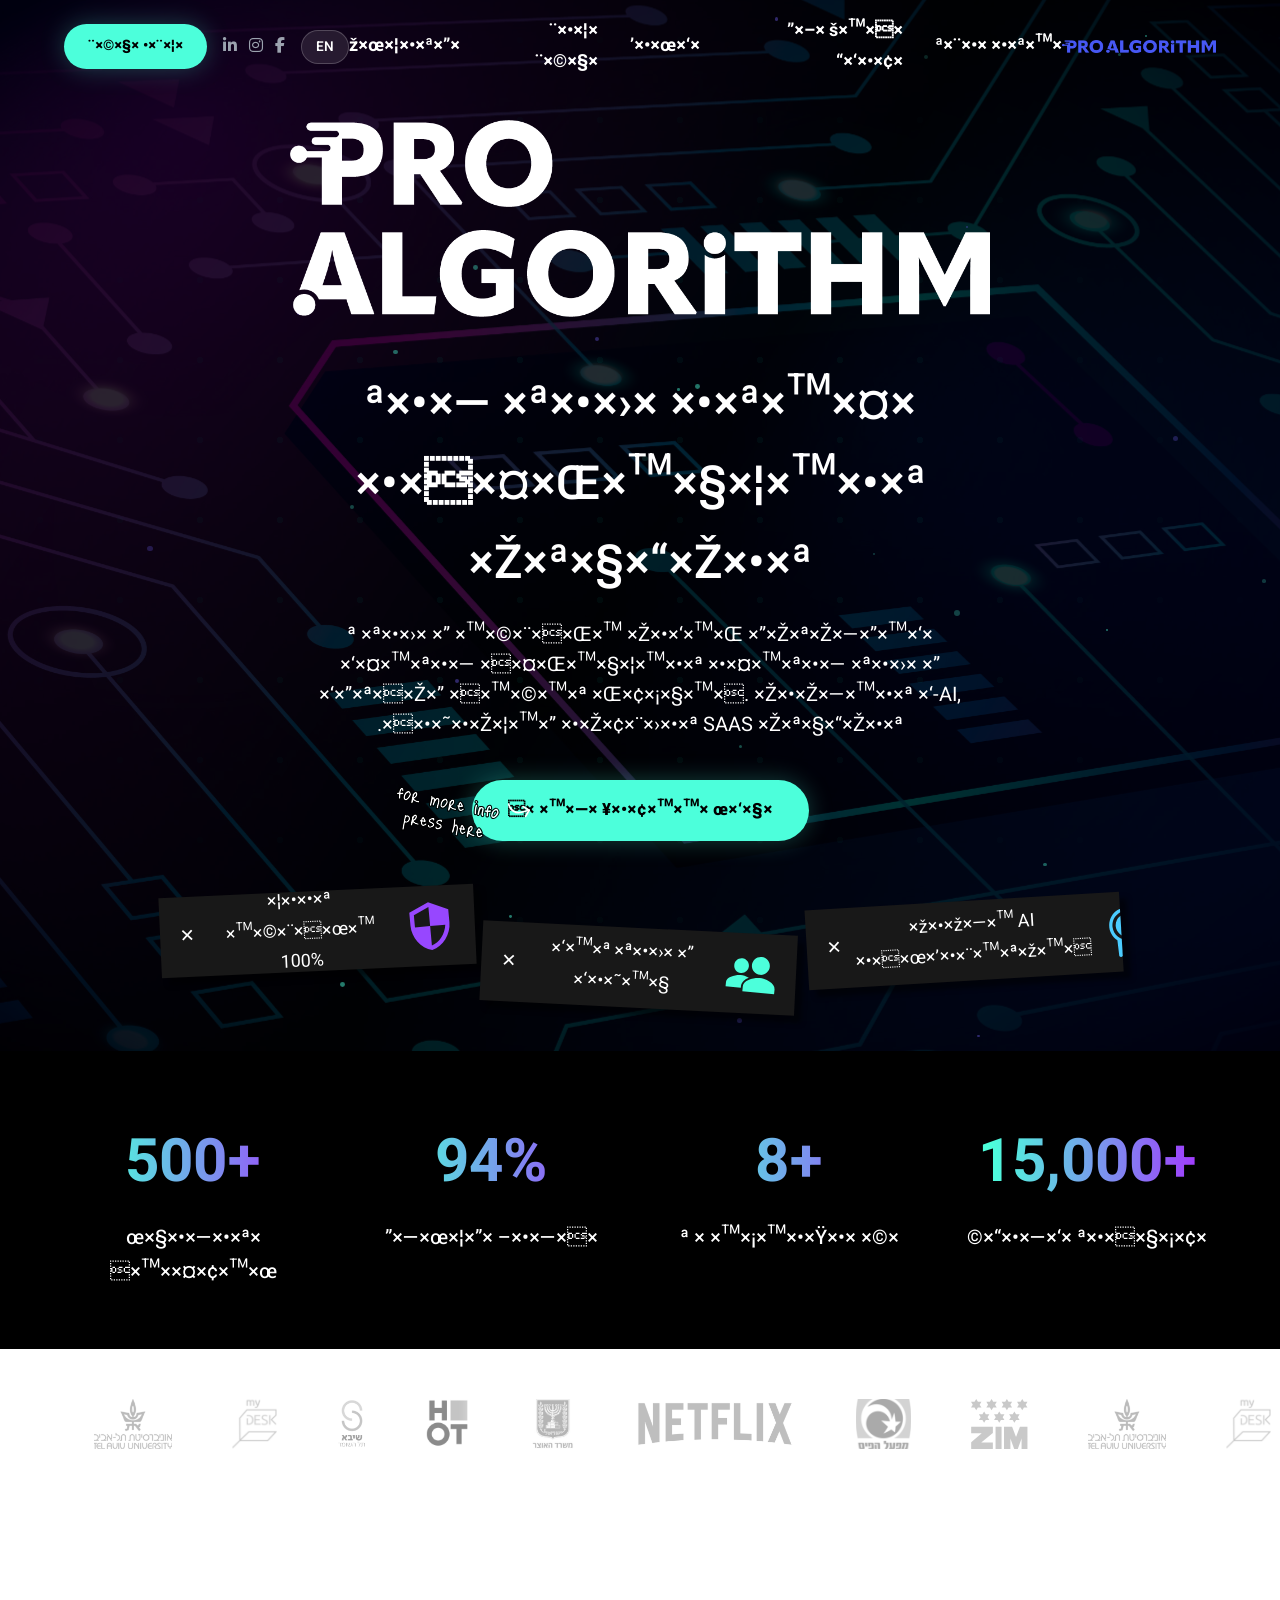
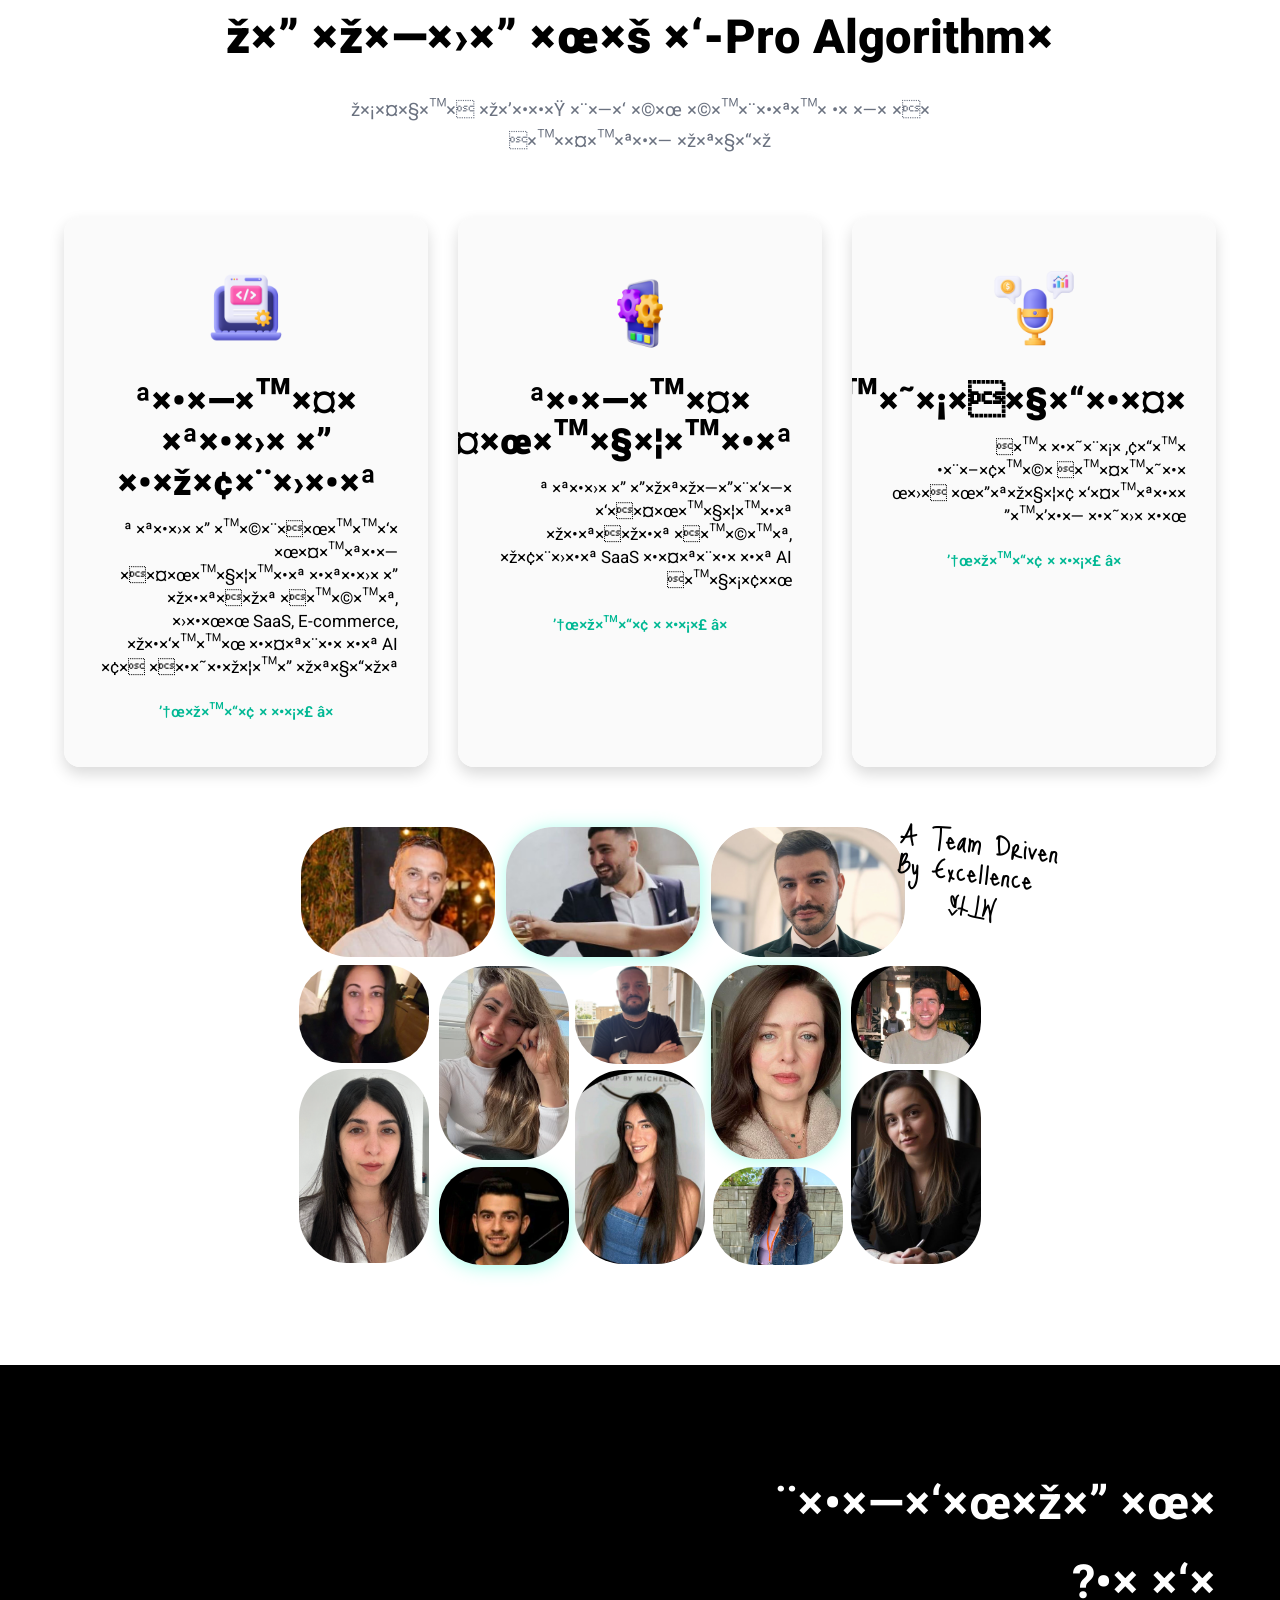
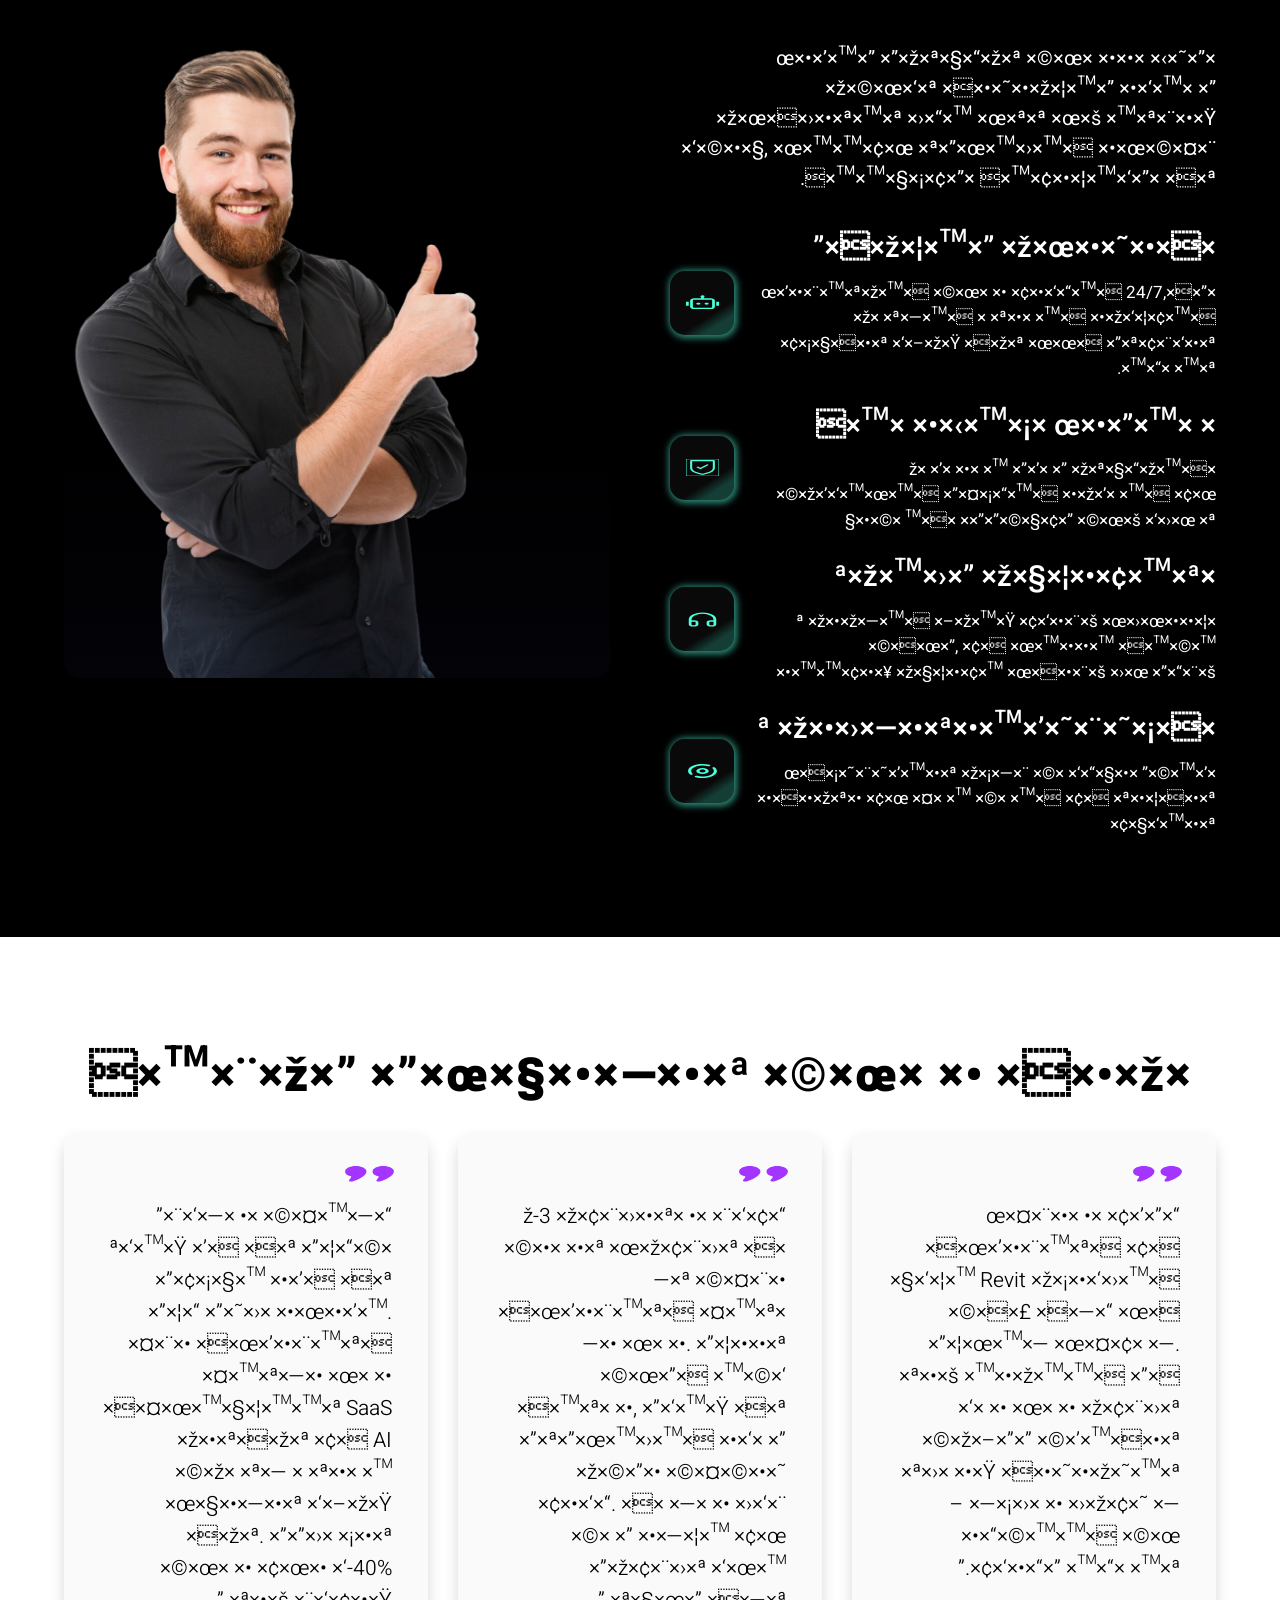
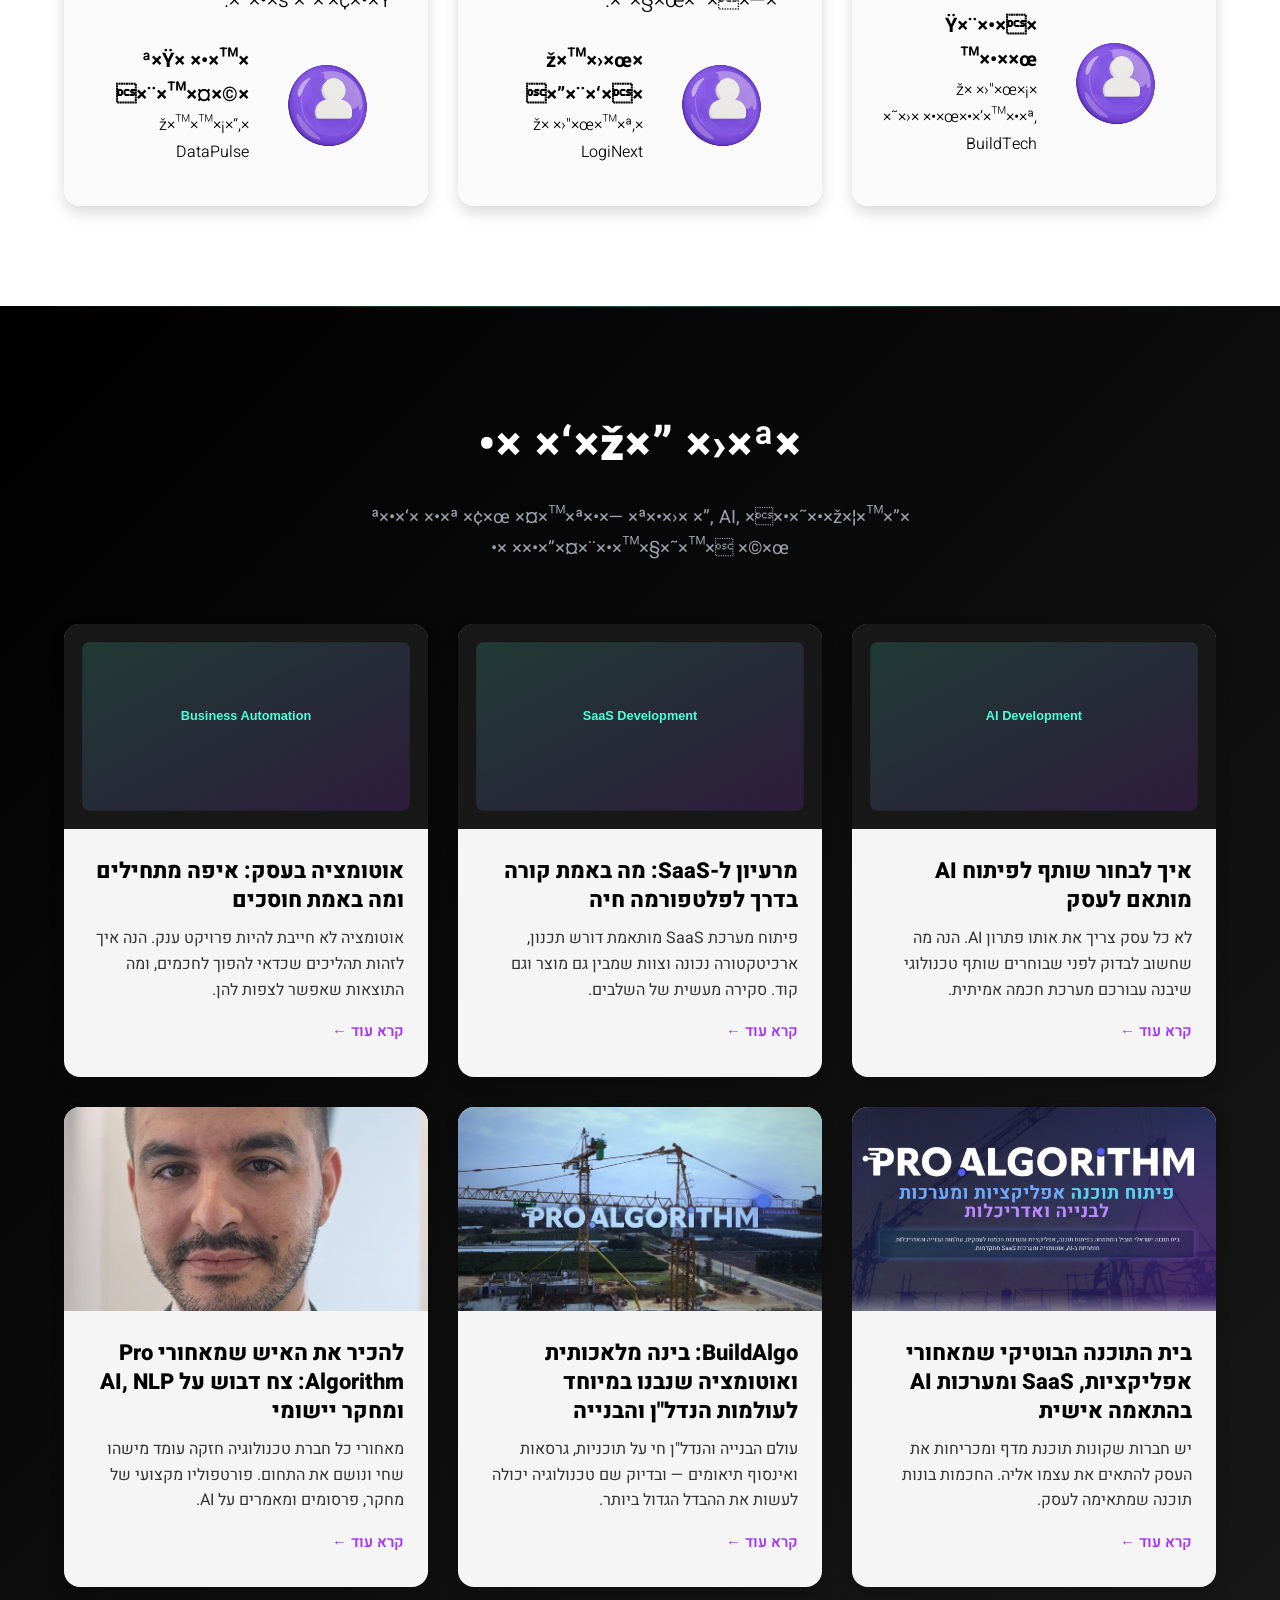
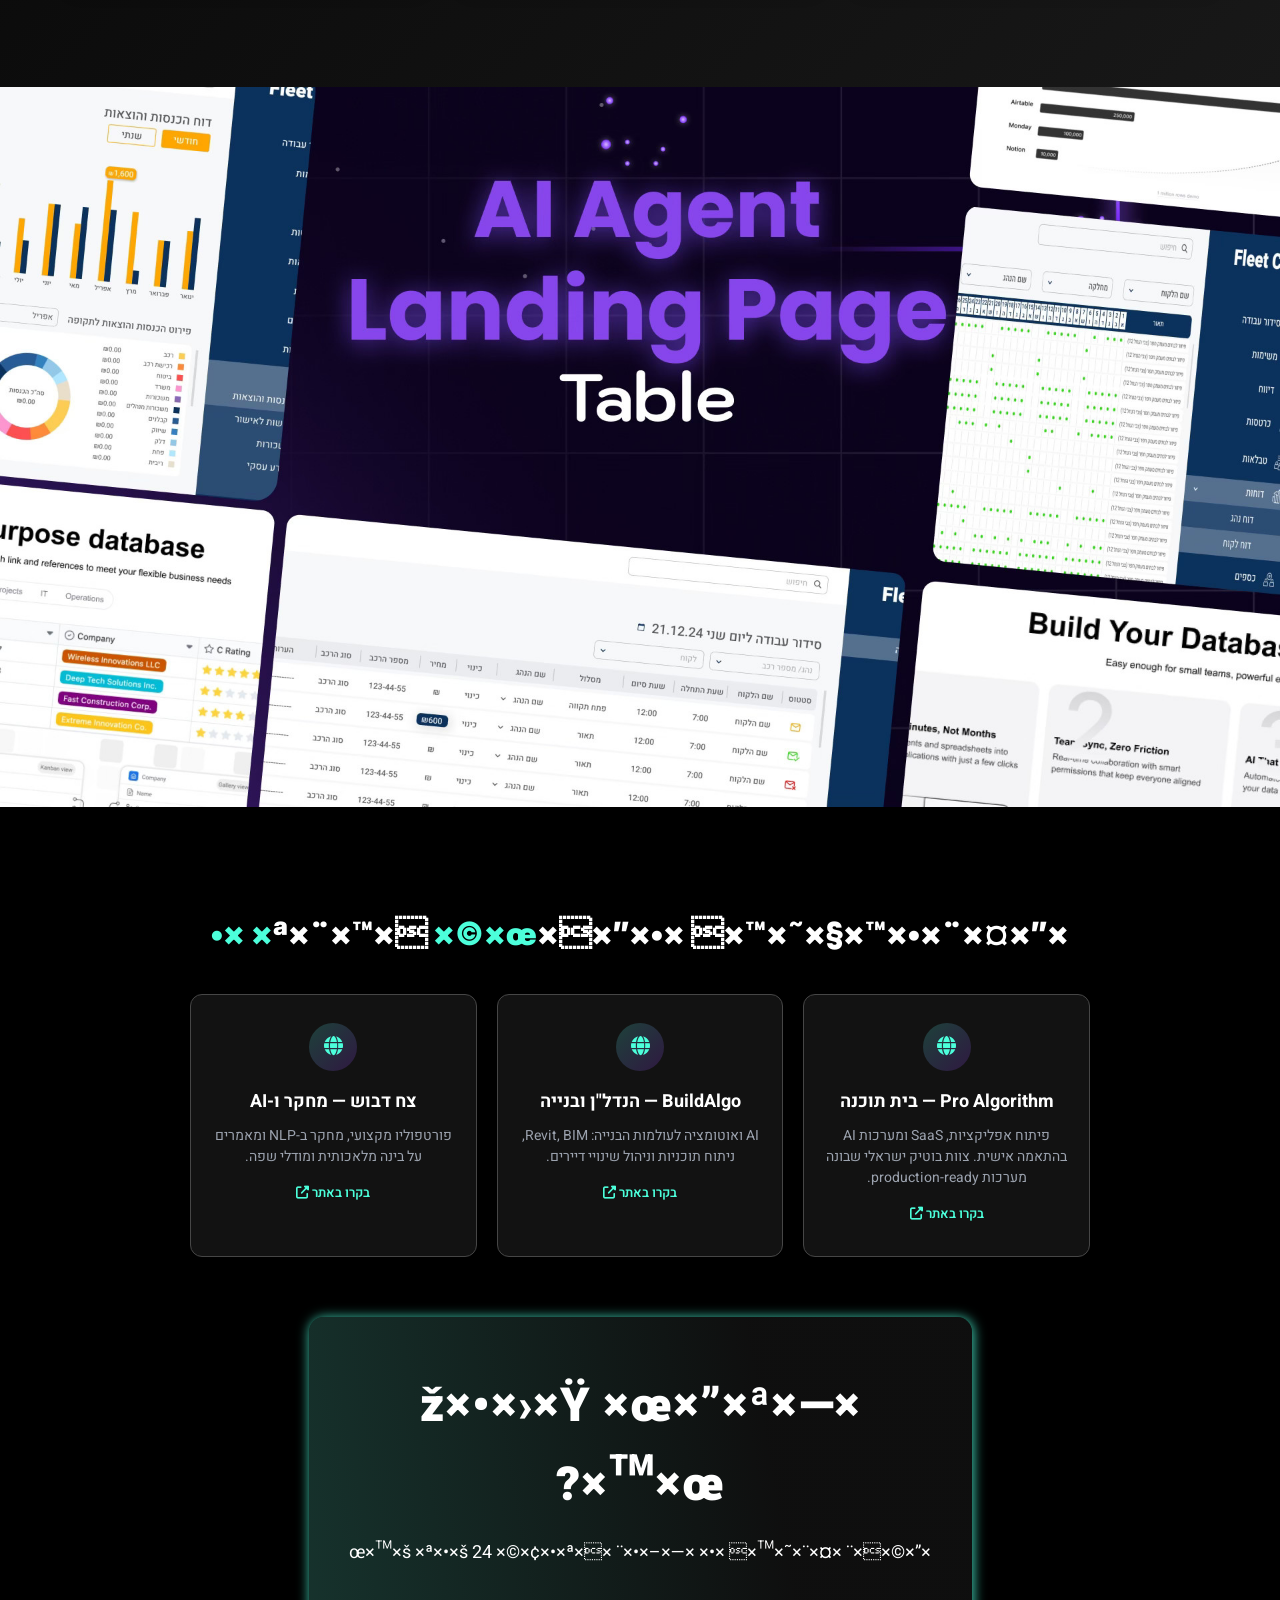
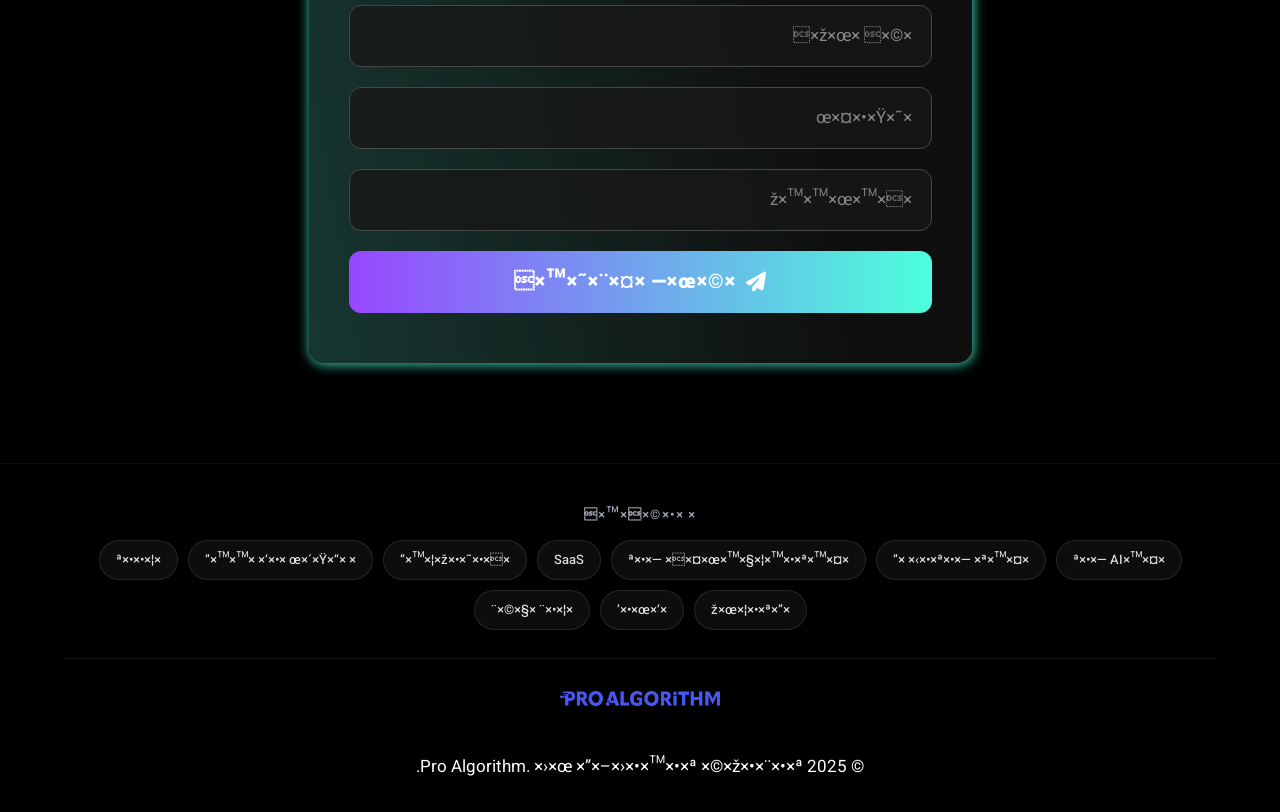
==== commit b357176b: "implemented changes for improved SEO - added blog section with inner links + added blogs for other p" ====
--- a/index.html
+++ b/index.html
@@ -47,6 +47,7 @@
     <title>Pro Algorithm - פיתוח תוכנות ואפליקציות מתקדמות</title>
     <meta name="description"
         content="Pro Algorithm - בית תוכנה ישראלי מוביל המתמחה בפיתוח אפליקציות ופיתוח תוכנה בהתאמה אישית לעסקים. מומחיות ב-AI, אוטומציה ומערכות SAAS מתקדמות.">
+    <link rel="canonical" href="https://pro-algorithm.co.il/">
     <link rel="icon" type="image/png" href="favicon.png">
     <link rel="preconnect" href="https://fonts.googleapis.com">
     <link rel="preconnect" href="https://fonts.gstatic.com" crossorigin>
@@ -69,6 +70,7 @@
             <ul class="nav-links" id="navLinks">
                 <li><a href="#about" data-he="יתרונות" data-en="Benefits">יתרונות</a></li>
                 <li><a href="#services" data-he="איך זה עובד" data-en="How It Works">איך זה עובד</a></li>
+                <li><a href="#blog" data-he="בלוג" data-en="Blog">בלוג</a></li>
                 <li><a href="#contact" data-he="צור קשר" data-en="Contact">צור קשר</a></li>
                 <li><a href="#testimonials" data-he="המלצות" data-en="Testimonials">המלצות</a></li>
             </ul>
@@ -407,6 +409,20 @@
         </div>
     </section>
 
+    <!-- Blog Section -->
+    <section class="blog-section" id="blog">
+        <div class="container">
+            <h2 class="section-title light" data-he="מה <span>כתבנו</span>"
+                data-en="From Our <span>Blog</span>">מה <span>כתבנו</span></h2>
+            <p class="section-subtitle light" data-he="תובנות על פיתוח תוכנה, AI, אוטומציה והפרויקטים שלנו"
+                data-en="Insights on software development, AI, automation, and our projects">תובנות על פיתוח תוכנה, AI,
+                אוטומציה והפרויקטים שלנו</p>
+            <div class="blog-grid" id="blogGrid">
+                <!-- Blog cards loaded from content/blogs.json -->
+            </div>
+        </div>
+    </section>
+
     <!-- Projects / Mockups -->
     <section class="projects" id="projects">
         <div class="mockups-fullwidth">
@@ -417,6 +433,13 @@
     <!-- Contact Section -->
     <section class="contact" id="contact">
         <div class="container">
+            <div class="contact-sites-wrapper" data-aos="fade-up">
+                <h3 class="contact-sites-title" data-he="הפרויקטים והאתרים <span>שלנו</span>"
+                    data-en="Our Projects & <span>Websites</span>">הפרויקטים והאתרים <span>שלנו</span></h3>
+                <div class="contact-sites-grid" id="contactSitesGrid">
+                    <!-- Site links loaded from content/blogs.json -->
+                </div>
+            </div>
             <div class="contact-card-wrapper" data-aos="fade-up">
                 <h2 data-he="מוכן <span>להתחיל?</span>" data-en="Ready to <span>Start?</span>">מוכן <span>להתחיל?</span>
                 </h2>
@@ -448,6 +471,21 @@
     <!-- Footer -->
     <footer class="footer">
         <div class="container">
+            <nav class="seo-keywords" aria-label="Site topics">
+                <p class="seo-keywords-label" data-he="נושאים" data-en="Topics">נושאים</p>
+                <div class="seo-keywords-list">
+                    <a href="#about" data-he="פיתוח AI" data-en="AI Development">פיתוח AI</a>
+                    <a href="#services" data-he="פיתוח תוכנה" data-en="Software Development">פיתוח תוכנה</a>
+                    <a href="#services" data-he="פיתוח אפליקציות" data-en="App Development">פיתוח אפליקציות</a>
+                    <a href="#services" data-he="SaaS" data-en="SaaS">SaaS</a>
+                    <a href="#about" data-he="אוטומציה" data-en="Automation">אוטומציה</a>
+                    <a href="#services" data-he="נדל״ן ובנייה" data-en="Real Estate & Construction">נדל״ן ובנייה</a>
+                    <a href="#team" data-he="צוות" data-en="Team">צוות</a>
+                    <a href="#testimonials" data-he="המלצות" data-en="Testimonials">המלצות</a>
+                    <a href="#blog" data-he="בלוג" data-en="Blog">בלוג</a>
+                    <a href="#contact" data-he="צור קשר" data-en="Contact">צור קשר</a>
+                </div>
+            </nav>
             <div class="footer-simple">
                 <a href="#hero" class="logo">
                     <div class="proAlgo-all-blue-logo.png">
--- a/style.css
+++ b/style.css
@@ -1305,6 +1305,234 @@
 }
 
 /* ============================================
+   BLOG SECTION
+   ============================================ */
+.blog-section {
+    background: var(--gradient-dark);
+    padding: 100px 0;
+    position: relative;
+}
+
+.blog-section::before {
+    content: '';
+    position: absolute;
+    top: 0;
+    left: 0;
+    right: 0;
+    height: 1px;
+    background: linear-gradient(90deg, transparent, rgba(76, 255, 219, 0.3), transparent);
+}
+
+.blog-grid {
+    display: grid;
+    grid-template-columns: repeat(3, 1fr);
+    gap: 30px;
+}
+
+.blog-card {
+    display: flex;
+    flex-direction: column;
+    background: rgba(250, 250, 250, 0.98);
+    border-radius: 16px;
+    overflow: hidden;
+    transition: var(--transition);
+    box-shadow: 0px 7px 15px rgba(0, 0, 0, 0.15);
+    color: #000;
+    height: 100%;
+}
+
+.blog-card:hover {
+    transform: translateY(-8px);
+    box-shadow: 0px 12px 25px rgba(0, 0, 0, 0.2);
+}
+
+.blog-card-image {
+    position: relative;
+    width: 100%;
+    aspect-ratio: 16 / 9;
+    overflow: hidden;
+    background: #181818;
+}
+
+.blog-card-img {
+    width: 100%;
+    height: 100%;
+    object-fit: cover;
+}
+
+.blog-image-placeholder {
+    display: none;
+    position: absolute;
+    inset: 0;
+    align-items: center;
+    justify-content: center;
+    flex-direction: column;
+    gap: 12px;
+    background: linear-gradient(135deg, rgba(76, 255, 219, 0.1), rgba(164, 52, 255, 0.1));
+    color: var(--gray);
+    font-size: 2rem;
+}
+
+.blog-image-placeholder.visible {
+    display: flex;
+}
+
+.blog-card-body {
+    padding: 28px 24px 32px;
+    display: flex;
+    flex-direction: column;
+    flex: 1;
+}
+
+.blog-card-body h3 {
+    font-size: 22px;
+    font-weight: 800;
+    font-family: var(--font-en);
+    margin-bottom: 12px;
+    line-height: 1.3;
+    color: #000;
+}
+
+.blog-card-body p {
+    font-size: 16px;
+    color: #333;
+    line-height: 1.6;
+    margin-bottom: 16px;
+    flex: 1;
+}
+
+.blog-card-link {
+    font-weight: 600;
+    font-size: 15px;
+    color: var(--accent);
+    margin-top: auto;
+}
+
+.blog-card:hover .blog-card-link {
+    color: var(--primary-dark);
+}
+
+/* ============================================
+   BLOG POST PAGE
+   ============================================ */
+.blog-page {
+    background: #000;
+    min-height: 100vh;
+}
+
+.blog-post-page {
+    padding: 120px 0 80px;
+}
+
+.blog-post-article {
+    max-width: 800px;
+    margin: 0 auto;
+}
+
+.blog-post-hero-image {
+    position: relative;
+    border-radius: 16px;
+    overflow: hidden;
+    margin-bottom: 36px;
+    aspect-ratio: 16 / 9;
+    background: #181818;
+}
+
+.blog-post-img {
+    width: 100%;
+    height: 100%;
+    object-fit: cover;
+}
+
+.blog-post-img.hidden {
+    display: none;
+}
+
+.blog-post-placeholder {
+    display: none;
+    font-size: 1rem;
+    text-align: center;
+    padding: 20px;
+}
+
+.blog-post-placeholder.visible {
+    display: flex;
+}
+
+.blog-post-title {
+    font-size: 42px;
+    font-weight: 900;
+    font-family: var(--font-en);
+    color: #fff;
+    margin-bottom: 28px;
+    line-height: 1.2;
+}
+
+.blog-post-body p {
+    font-size: 18px;
+    line-height: 1.8;
+    color: var(--text-light);
+    margin-bottom: 20px;
+}
+
+.blog-post-links {
+    margin: 36px 0;
+    padding: 24px;
+    background: rgba(24, 24, 24, 0.8);
+    border-radius: 12px;
+    border: 1px solid rgba(76, 255, 219, 0.2);
+}
+
+.blog-post-links h3 {
+    font-size: 20px;
+    font-weight: 700;
+    color: var(--primary);
+    margin-bottom: 16px;
+}
+
+.blog-post-links ul {
+    list-style: none;
+    display: flex;
+    flex-wrap: wrap;
+    gap: 12px;
+}
+
+.blog-post-links a {
+    display: inline-flex;
+    padding: 10px 20px;
+    background: rgba(76, 255, 219, 0.1);
+    border-radius: 50px;
+    color: var(--primary);
+    font-weight: 600;
+    font-size: 14px;
+}
+
+.blog-post-links a:hover {
+    background: rgba(76, 255, 219, 0.2);
+}
+
+.blog-post-cta {
+    margin: 32px 0;
+}
+
+.blog-back-link {
+    display: inline-flex;
+    margin-top: 40px;
+    color: var(--gray);
+    font-weight: 500;
+}
+
+.blog-back-link:hover {
+    color: var(--primary);
+}
+
+.blog-loading {
+    color: var(--gray);
+    text-align: center;
+    padding: 60px 0;
+}
+
+/* ============================================
    PROJECTS
    ============================================ */
 .projects {
@@ -1386,6 +1614,82 @@
     margin-bottom: 36px;
 }
 
+.contact-sites-wrapper {
+    max-width: 900px;
+    margin: 0 auto 60px;
+    text-align: center;
+}
+
+.contact-sites-title {
+    font-size: 32px;
+    font-weight: 900;
+    font-family: var(--font-en);
+    color: white;
+    margin-bottom: 32px;
+}
+
+.contact-sites-title span {
+    color: var(--primary);
+}
+
+.contact-sites-grid {
+    display: grid;
+    grid-template-columns: repeat(3, 1fr);
+    gap: 20px;
+}
+
+.contact-site-card {
+    display: flex;
+    flex-direction: column;
+    align-items: center;
+    text-align: center;
+    padding: 28px 20px;
+    background: rgba(24, 24, 24, 0.78);
+    border: 1px solid #464646;
+    border-radius: 12px;
+    transition: var(--transition);
+}
+
+.contact-site-card:hover {
+    border-color: #4cffdb;
+    transform: translateY(-4px);
+    box-shadow: 0 4px 20px rgba(76, 255, 219, 0.15);
+}
+
+.contact-site-icon {
+    width: 48px;
+    height: 48px;
+    border-radius: 50%;
+    background: linear-gradient(135deg, rgba(76, 255, 219, 0.2), rgba(164, 52, 255, 0.2));
+    display: flex;
+    align-items: center;
+    justify-content: center;
+    font-size: 1.2rem;
+    color: var(--primary);
+    margin-bottom: 16px;
+}
+
+.contact-site-text strong {
+    display: block;
+    font-size: 18px;
+    font-weight: 700;
+    color: white;
+    margin-bottom: 8px;
+}
+
+.contact-site-text p {
+    font-size: 14px;
+    color: var(--gray);
+    line-height: 1.5;
+    margin-bottom: 12px;
+}
+
+.contact-site-link {
+    font-size: 13px;
+    font-weight: 600;
+    color: var(--primary);
+}
+
 .contact-form-inline {
     display: flex;
     flex-direction: column;
@@ -1453,8 +1757,49 @@
    ============================================ */
 .footer {
     background: #000000;
-    padding: 40px 0;
-    border-top: none;
+    padding: 40px 0 30px;
+    border-top: 1px solid rgba(255, 255, 255, 0.06);
+}
+
+.seo-keywords {
+    margin-bottom: 32px;
+    padding-bottom: 28px;
+    border-bottom: 1px solid rgba(255, 255, 255, 0.08);
+}
+
+.seo-keywords-label {
+    font-size: 13px;
+    font-weight: 600;
+    text-transform: uppercase;
+    letter-spacing: 0.08em;
+    color: var(--gray);
+    margin-bottom: 14px;
+    text-align: center;
+}
+
+.seo-keywords-list {
+    display: flex;
+    flex-wrap: wrap;
+    justify-content: center;
+    gap: 10px;
+}
+
+.seo-keywords-list a {
+    display: inline-flex;
+    padding: 8px 16px;
+    font-size: 13px;
+    font-weight: 500;
+    color: var(--text-light);
+    background: rgba(255, 255, 255, 0.05);
+    border: 1px solid rgba(255, 255, 255, 0.1);
+    border-radius: 50px;
+    transition: var(--transition);
+}
+
+.seo-keywords-list a:hover {
+    color: var(--primary);
+    border-color: rgba(76, 255, 219, 0.4);
+    background: rgba(76, 255, 219, 0.08);
 }
 
 .footer-simple {
@@ -1573,6 +1918,14 @@
         grid-template-columns: repeat(2, 1fr);
     }
 
+    .blog-grid {
+        grid-template-columns: repeat(2, 1fr);
+    }
+
+    .contact-sites-grid {
+        grid-template-columns: repeat(2, 1fr);
+    }
+
     .about-grid {
         gap: 40px;
     }
@@ -1744,6 +2097,26 @@
 
     .testimonials-grid {
         grid-template-columns: 1fr;
+    }
+
+    .blog-section {
+        padding: 60px 0;
+    }
+
+    .blog-grid {
+        grid-template-columns: 1fr;
+    }
+
+    .blog-post-title {
+        font-size: 28px;
+    }
+
+    .contact-sites-grid {
+        grid-template-columns: 1fr;
+    }
+
+    .contact-sites-title {
+        font-size: 24px;
     }
 
     .testimonial-card {
@@ -1902,6 +2275,8 @@
 [dir="rtl"] .service-card h3,
 [dir="rtl"] .service-card p,
 [dir="rtl"] .service-link,
+[dir="rtl"] .blog-card-body h3,
+[dir="rtl"] .blog-card-body p,
 [dir="rtl"] .about-text h2,
 [dir="rtl"] .about-text h2 span,
 [dir="rtl"] .about-text>p,
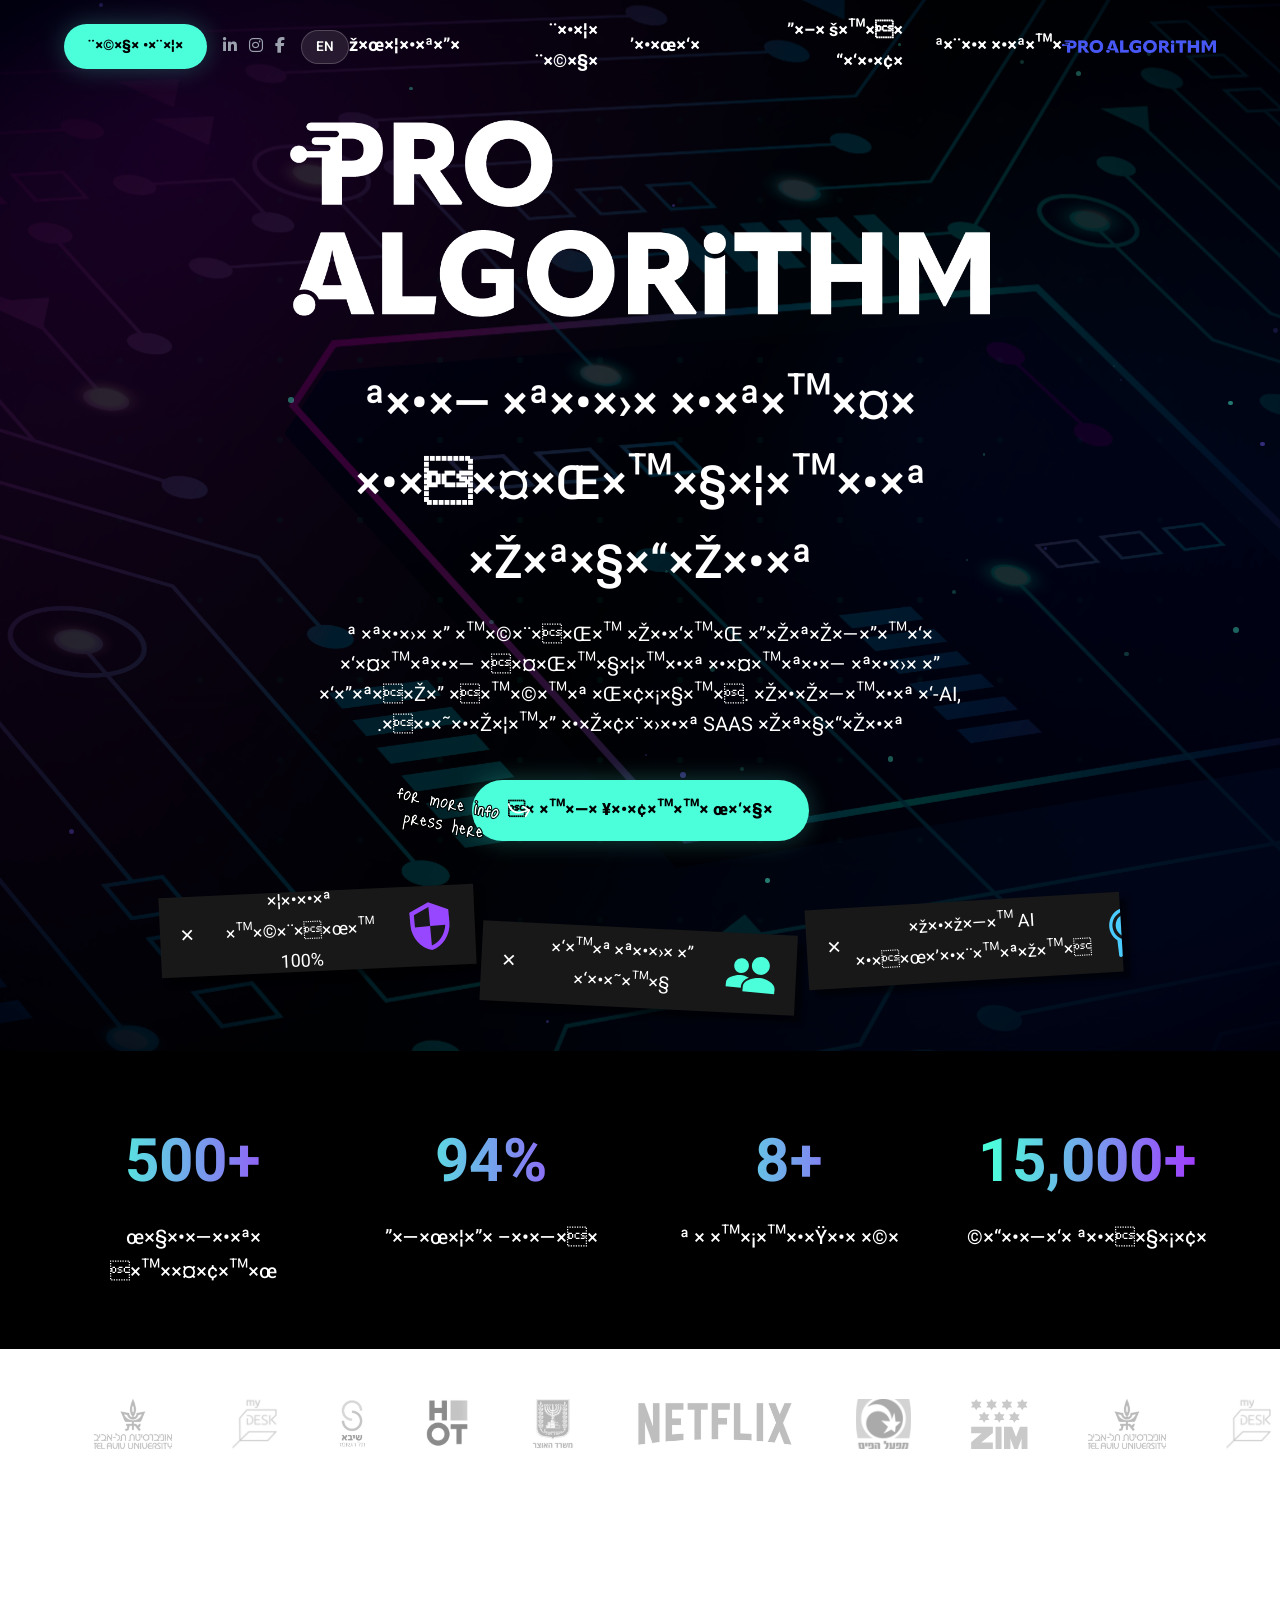
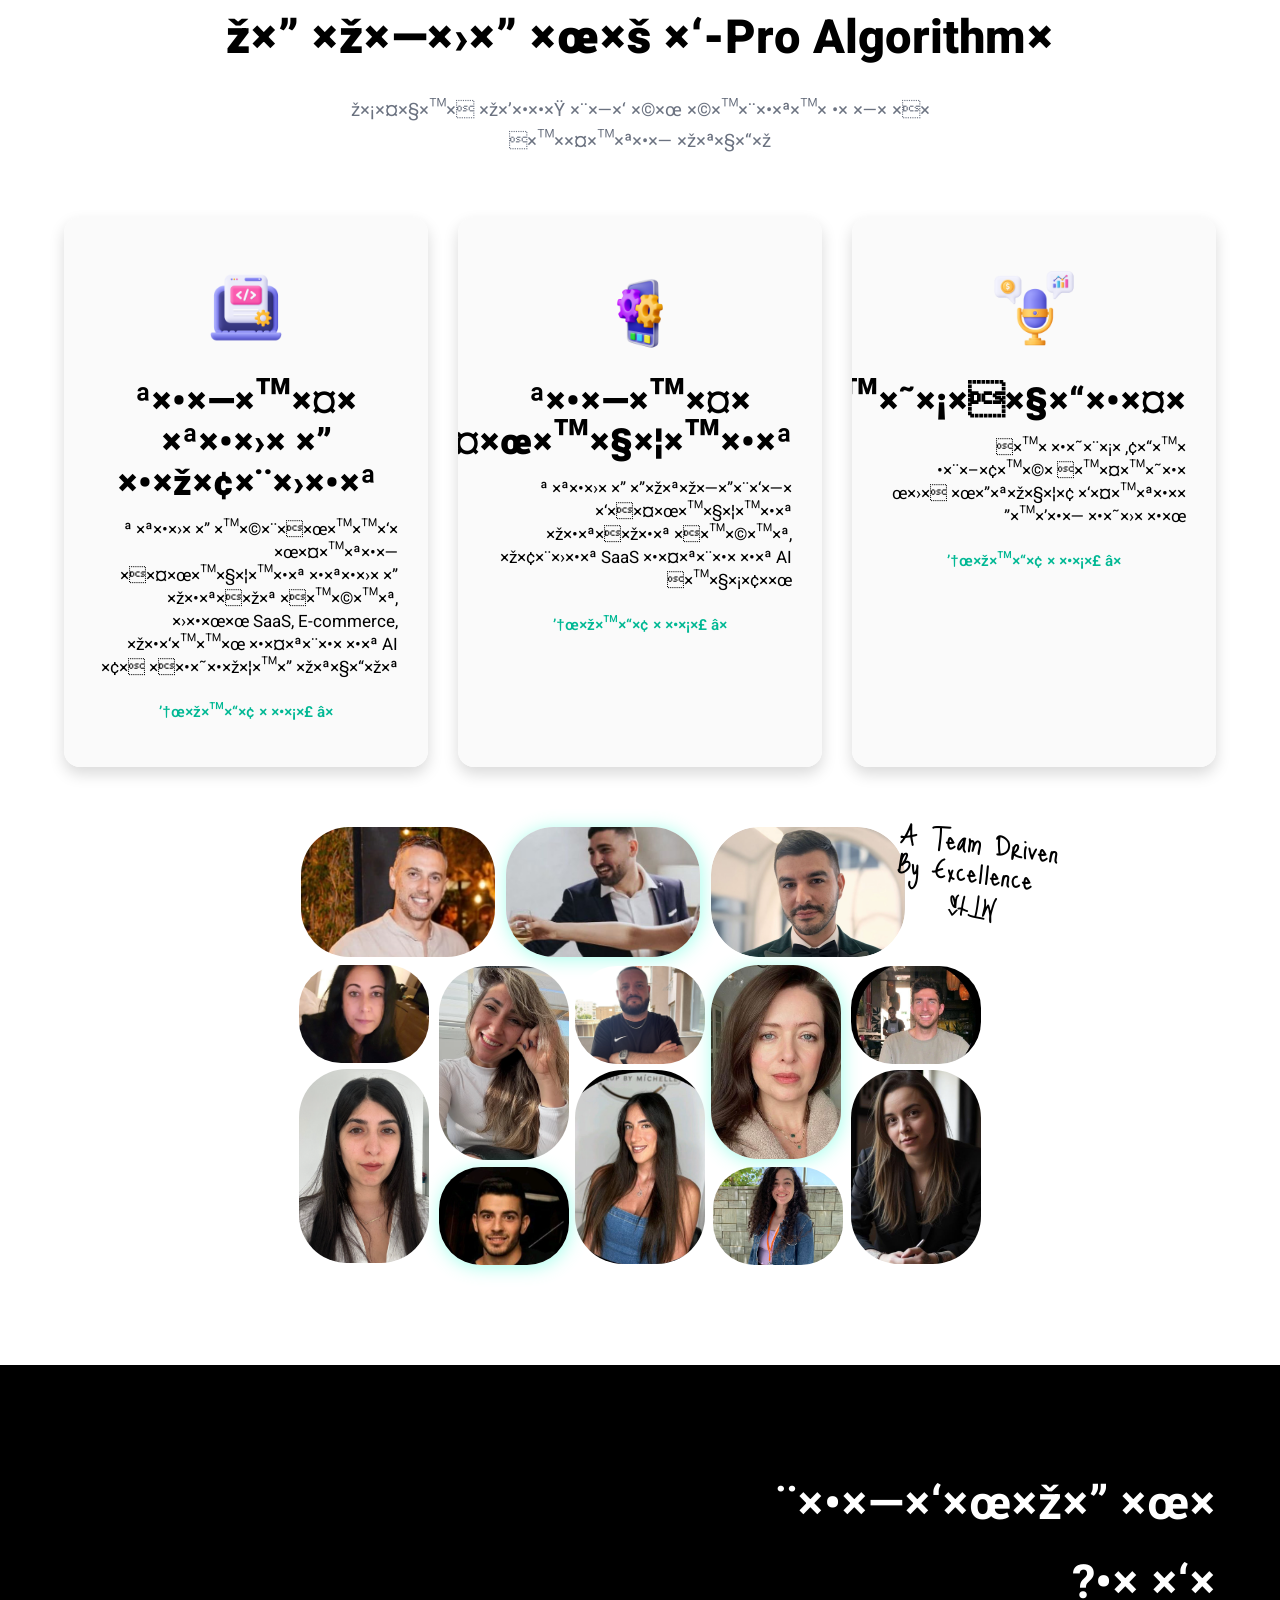
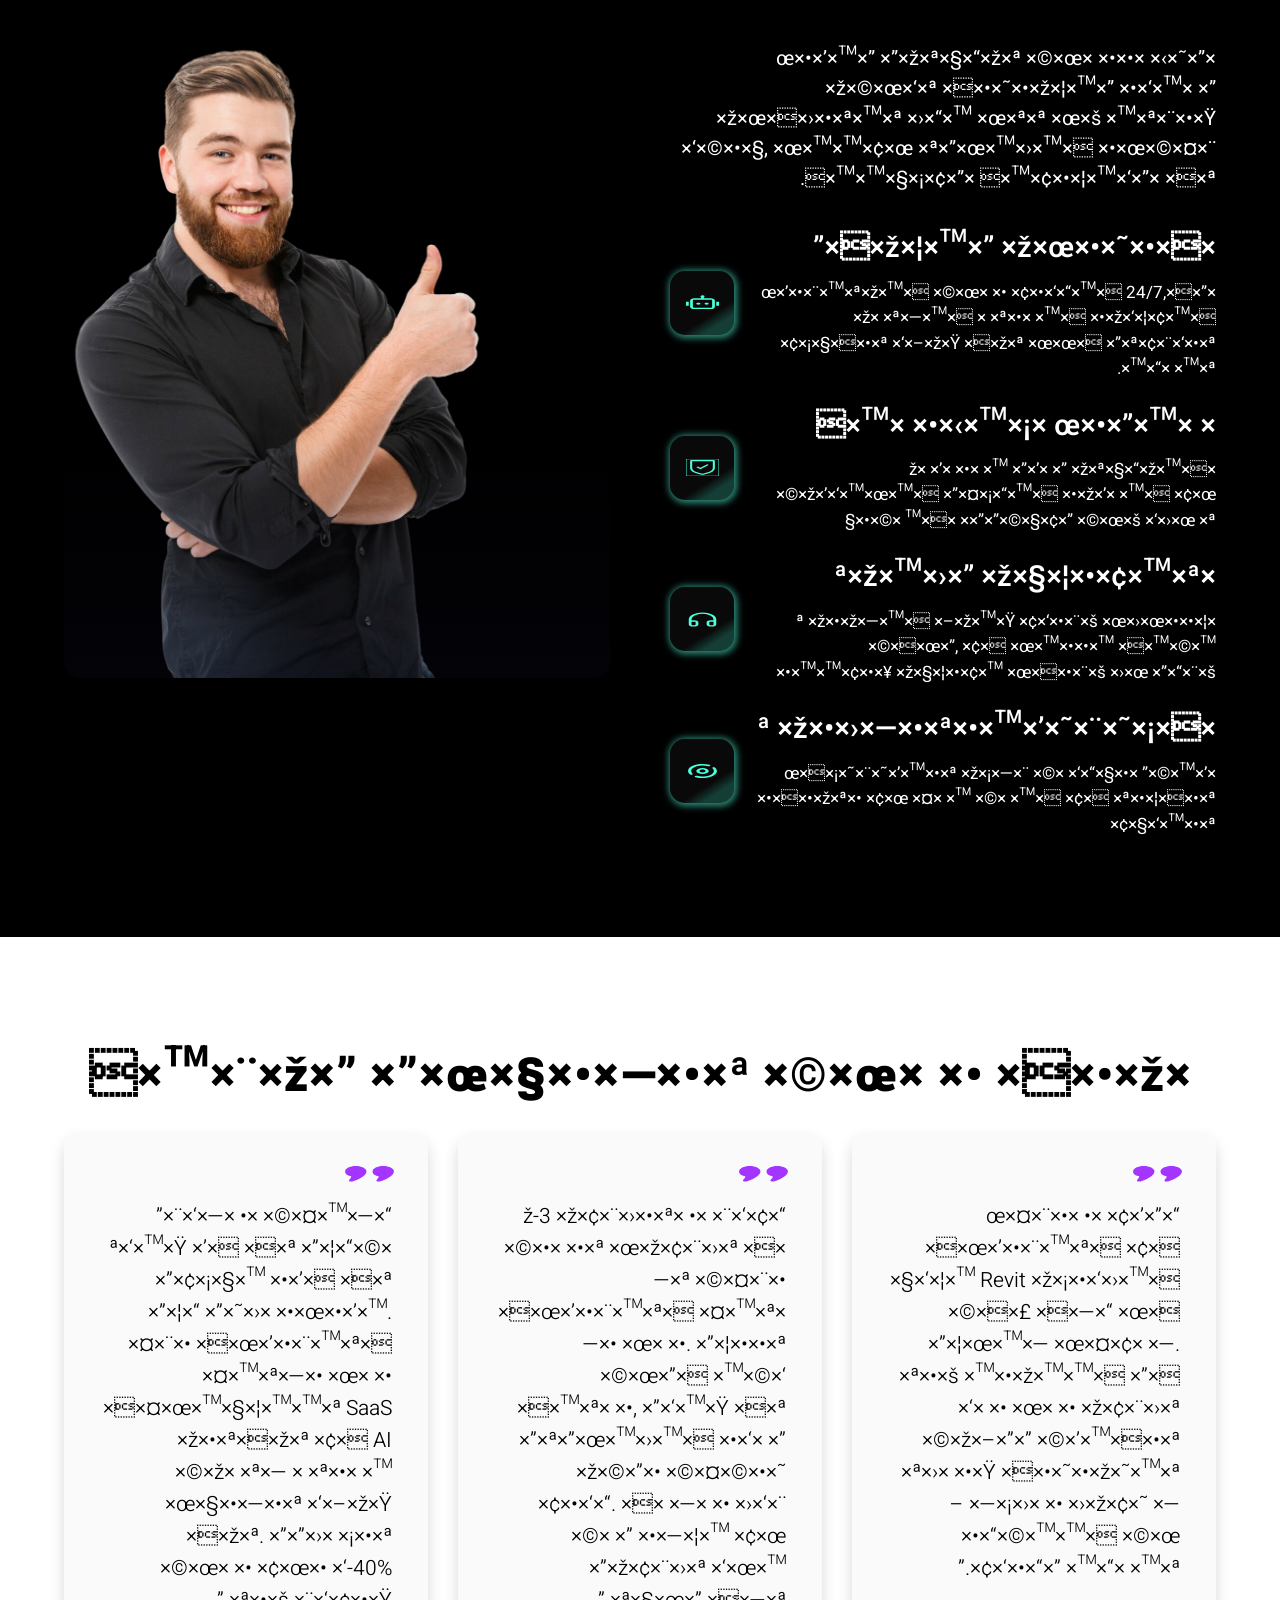
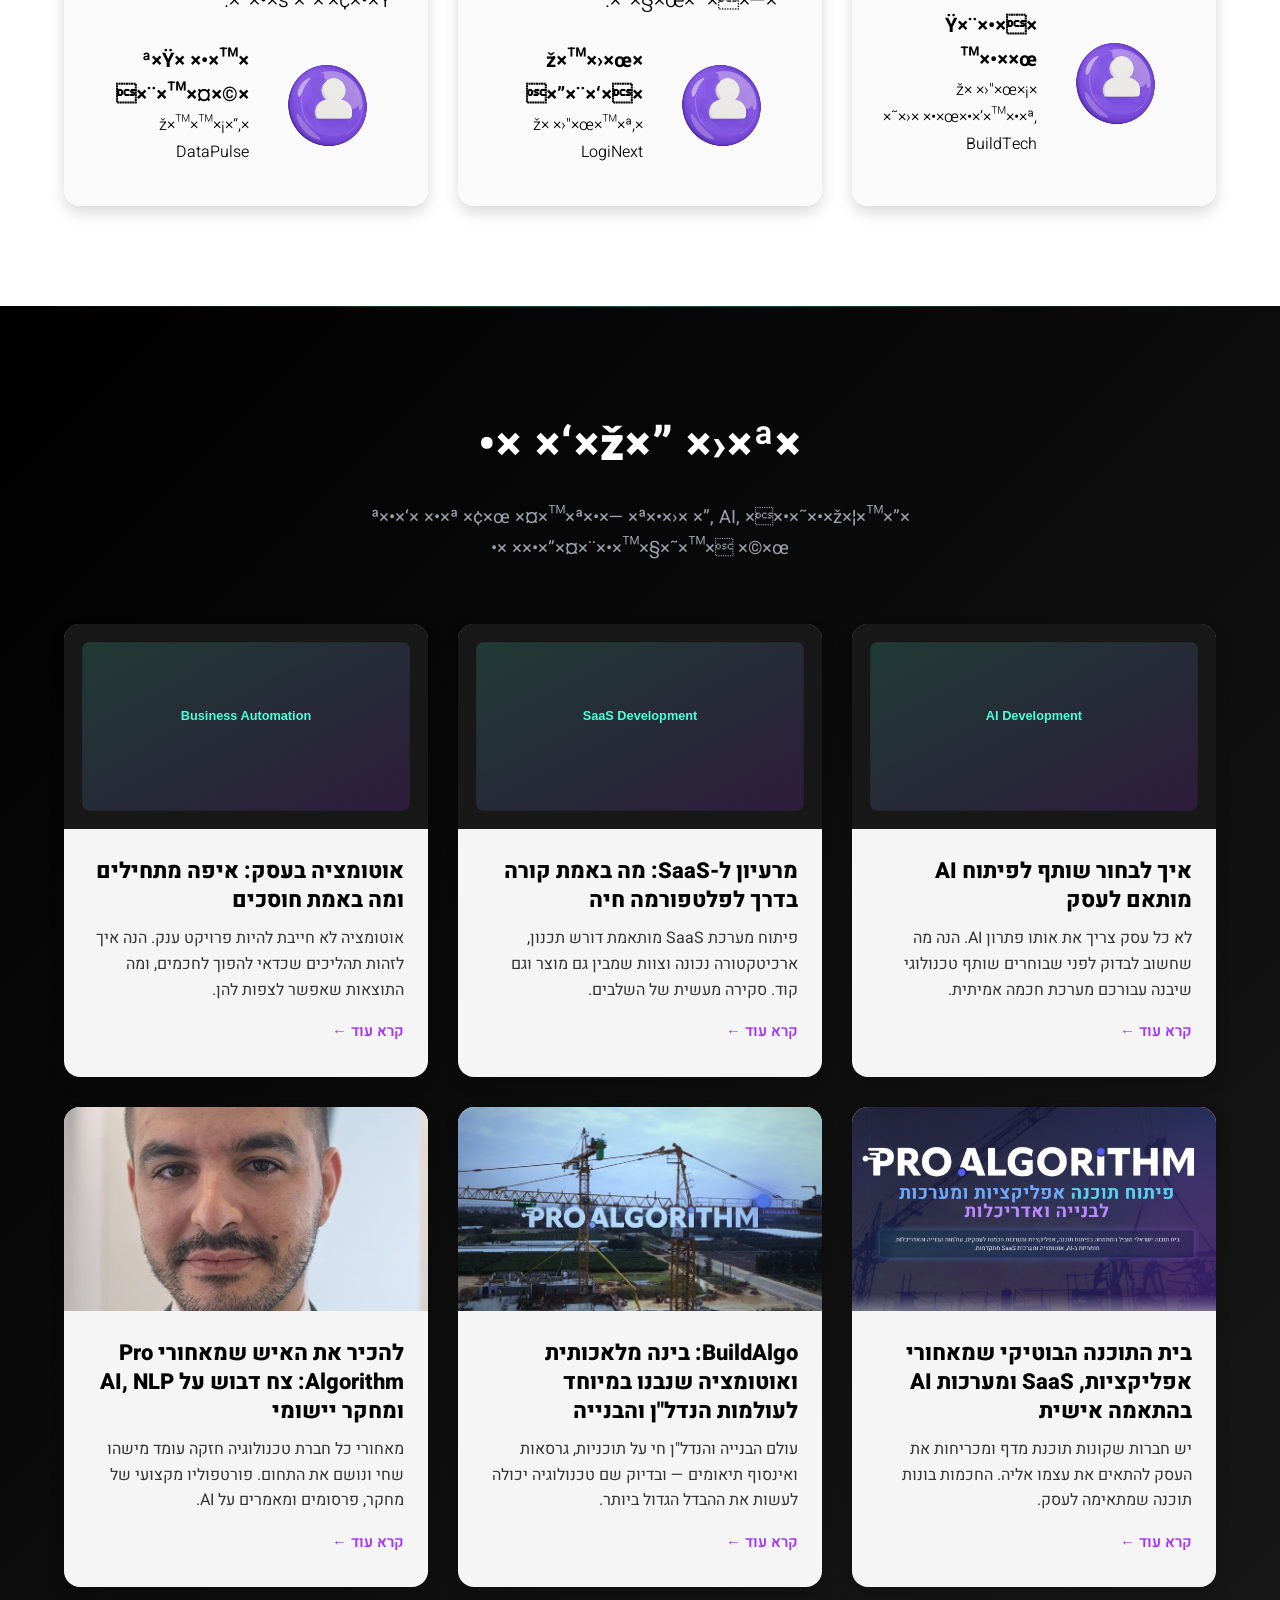
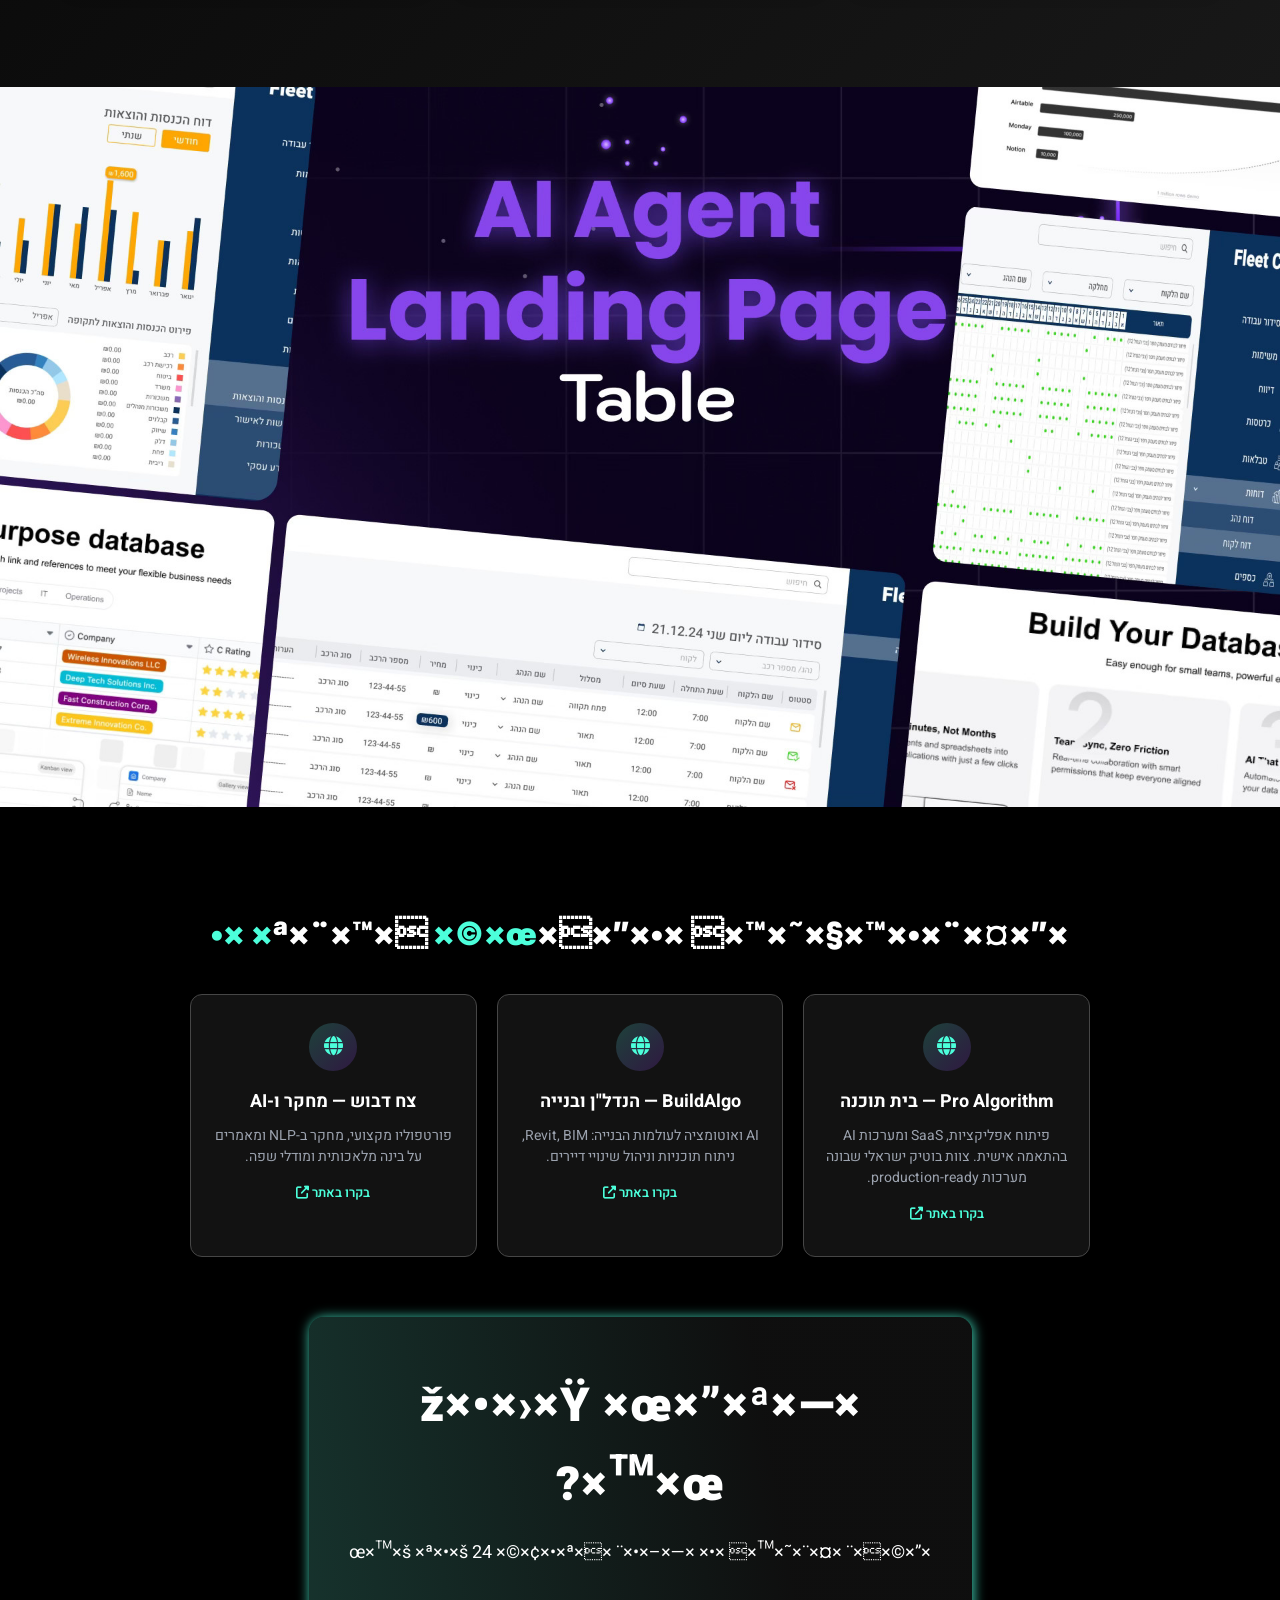
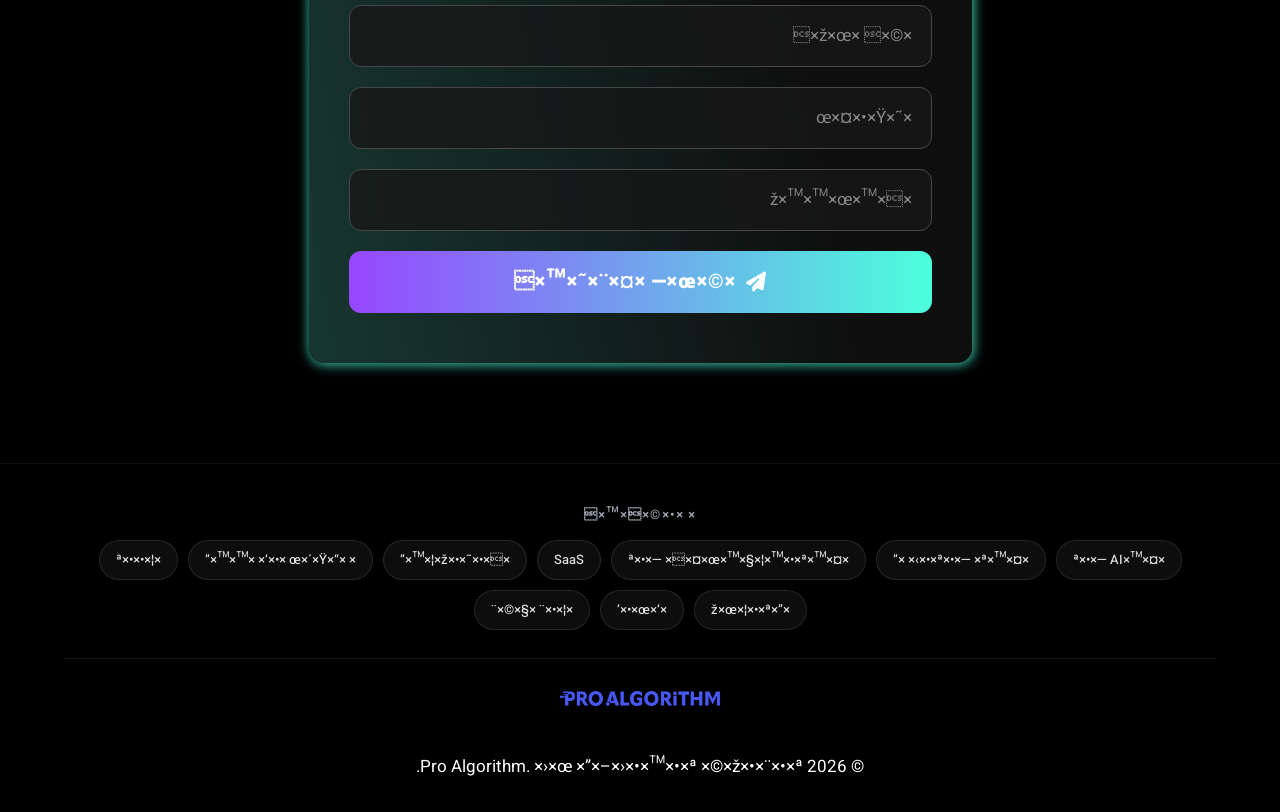
==== commit df9a9108: "fix: update the English footer copyright year to 2026 The Hebrew string already read 2026; only the " ====
--- a/index.html
+++ b/index.html
@@ -493,7 +493,7 @@
                     </div>
                 </a>
                 <p class="footer-copyright" data-he="&copy; 2026 Pro Algorithm. כל הזכויות שמורות."
-                    data-en="&copy; 2025 Pro Algorithm. All rights reserved.">&copy; 2025 Pro Algorithm. כל הזכויות
+                    data-en="&copy; 2026 Pro Algorithm. All rights reserved.">&copy; 2026 Pro Algorithm. כל הזכויות
                     שמורות.</p>
             </div>
         </div>
--- a/style.css
+++ b/style.css
@@ -2351,4 +2351,573 @@
 [dir="ltr"] .testimonial-quote {
     right: auto;
     left: 28px;
-}+}
+/* ============================================
+   PAYMENT PAGES (/payment.html, /payment-link.html)
+   ============================================ */
+.payment-body {
+    background:
+        radial-gradient(circle at 15% 0%, rgba(76, 255, 219, 0.12) 0%, transparent 45%),
+        radial-gradient(circle at 85% 100%, rgba(164, 52, 255, 0.12) 0%, transparent 45%),
+        var(--dark);
+    min-height: 100vh;
+}
+
+.payment-page {
+    padding: 130px 0 80px;
+}
+
+.payment-container {
+    max-width: 620px;
+}
+
+.payment-container-wide {
+    max-width: 780px;
+}
+
+.payment-card {
+    background: rgba(24, 24, 24, 0.92);
+    border: 1px solid rgba(255, 255, 255, 0.08);
+    border-radius: 24px;
+    padding: 40px 36px 32px;
+    box-shadow: 0 24px 60px rgba(0, 0, 0, 0.55);
+    position: relative;
+    overflow: hidden;
+}
+
+.payment-card::before {
+    content: "";
+    position: absolute;
+    top: 0;
+    left: 0;
+    right: 0;
+    height: 3px;
+    background: var(--gradient-primary);
+}
+
+/* ---------- Head ---------- */
+.pay-head {
+    text-align: center;
+    margin-bottom: 28px;
+}
+
+.pay-lock {
+    width: 56px;
+    height: 56px;
+    margin: 0 auto 16px;
+    border-radius: 50%;
+    display: flex;
+    align-items: center;
+    justify-content: center;
+    background: rgba(76, 255, 219, 0.12);
+    border: 1px solid rgba(76, 255, 219, 0.35);
+    color: var(--primary);
+    font-size: 22px;
+}
+
+.pay-title {
+    font-size: clamp(1.6rem, 4vw, 2.1rem);
+    font-weight: 800;
+    color: var(--light);
+    margin-bottom: 8px;
+}
+
+.pay-subtitle {
+    color: var(--gray);
+    font-size: 1rem;
+    line-height: 1.6;
+}
+
+/* ---------- Amount ---------- */
+.pay-amount-box {
+    background: rgba(0, 0, 0, 0.45);
+    border: 1px solid rgba(255, 255, 255, 0.08);
+    border-radius: 18px;
+    padding: 24px 20px 20px;
+    text-align: center;
+    margin-bottom: 28px;
+}
+
+.pay-amount-label {
+    display: block;
+    color: var(--gray);
+    font-size: 0.95rem;
+    margin-bottom: 10px;
+}
+
+.pay-amount-input,
+.pay-amount-static {
+    display: flex;
+    align-items: center;
+    justify-content: center;
+    gap: 6px;
+    direction: ltr;
+}
+
+.pay-currency {
+    font-size: clamp(1.8rem, 5vw, 2.4rem);
+    font-weight: 800;
+    color: var(--primary);
+    line-height: 1;
+}
+
+.pay-amount-input input {
+    width: 100%;
+    max-width: 260px;
+    background: transparent;
+    border: none;
+    border-bottom: 2px dashed rgba(255, 255, 255, 0.18);
+    color: var(--light);
+    font-family: var(--font-en);
+    font-size: clamp(2rem, 6vw, 2.8rem);
+    font-weight: 800;
+    text-align: center;
+    padding: 4px 8px;
+    outline: none;
+    transition: var(--transition);
+}
+
+.pay-amount-input input:focus {
+    border-bottom-color: var(--primary);
+}
+
+.pay-amount-static {
+    font-family: var(--font-en);
+    font-size: clamp(2rem, 6vw, 2.8rem);
+    font-weight: 800;
+    color: var(--light);
+}
+
+.pay-vat {
+    color: var(--gray-dark);
+    font-size: 0.82rem;
+    margin-top: 10px;
+}
+
+.pay-quick {
+    display: flex;
+    flex-wrap: wrap;
+    justify-content: center;
+    gap: 8px;
+    margin-top: 16px;
+}
+
+.pay-chip {
+    background: rgba(255, 255, 255, 0.05);
+    border: 1px solid rgba(255, 255, 255, 0.14);
+    color: var(--text-light);
+    border-radius: 50px;
+    padding: 7px 16px;
+    font-family: var(--font-en);
+    font-size: 0.9rem;
+    font-weight: 600;
+    cursor: pointer;
+    transition: var(--transition);
+}
+
+.pay-chip:hover {
+    border-color: var(--primary);
+    color: var(--primary);
+}
+
+.pay-chip.active {
+    background: rgba(76, 255, 219, 0.15);
+    border-color: var(--primary);
+    color: var(--primary);
+}
+
+/* ---------- Form ---------- */
+.pay-form {
+    display: grid;
+    grid-template-columns: 1fr 1fr;
+    gap: 18px 16px;
+}
+
+.pay-field {
+    display: flex;
+    flex-direction: column;
+    gap: 7px;
+    min-width: 0;
+}
+
+.pay-field-full,
+.pay-form .pay-error,
+.pay-form .btn,
+.pay-form .pay-note,
+.pay-divider,
+.pay-options {
+    grid-column: 1 / -1;
+}
+
+.pay-field label {
+    color: var(--gray);
+    font-size: 0.88rem;
+    font-weight: 500;
+}
+
+.pay-field input,
+.pay-field select {
+    width: 100%;
+    height: 54px;
+    padding: 0 16px;
+    background: rgba(24, 24, 24, 0.78);
+    border: 1px solid #464646;
+    border-radius: 12px;
+    color: var(--light);
+    font-size: 16px;
+    font-family: var(--font-en);
+    transition: var(--transition);
+    outline: none;
+}
+
+.pay-field select {
+    font-family: inherit;
+    cursor: pointer;
+    appearance: none;
+    background-image: linear-gradient(45deg, transparent 50%, var(--gray) 50%),
+        linear-gradient(135deg, var(--gray) 50%, transparent 50%);
+    background-position: calc(100% - 20px) 24px, calc(100% - 15px) 24px;
+    background-size: 5px 5px, 5px 5px;
+    background-repeat: no-repeat;
+}
+
+[dir="rtl"] .pay-field select {
+    background-position: 20px 24px, 25px 24px;
+}
+
+.pay-field select option {
+    background: #181818;
+    color: var(--light);
+}
+
+.pay-field input:focus,
+.pay-field select:focus {
+    border-color: var(--primary);
+    background: rgba(24, 24, 24, 0.95);
+}
+
+.pay-field input.is-locked {
+    opacity: 0.75;
+    cursor: default;
+    border-style: dashed;
+}
+
+.pay-field.is-highlighted select {
+    border-color: rgba(76, 255, 219, 0.5);
+}
+
+.pay-divider {
+    display: flex;
+    align-items: center;
+    gap: 12px;
+    color: var(--gray-dark);
+    font-size: 0.85rem;
+    margin-top: 4px;
+}
+
+.pay-divider::before,
+.pay-divider::after {
+    content: "";
+    flex: 1;
+    height: 1px;
+    background: rgba(255, 255, 255, 0.1);
+}
+
+.pay-options {
+    display: flex;
+    flex-wrap: wrap;
+    gap: 18px;
+}
+
+.pay-check {
+    display: flex;
+    align-items: center;
+    gap: 8px;
+    color: var(--text-light);
+    font-size: 0.9rem;
+    cursor: pointer;
+}
+
+.pay-check input {
+    width: 18px;
+    height: 18px;
+    accent-color: #4cffdb;
+    cursor: pointer;
+}
+
+.pay-error {
+    background: rgba(255, 82, 82, 0.1);
+    border: 1px solid rgba(255, 82, 82, 0.35);
+    color: #ff8a8a;
+    border-radius: 12px;
+    padding: 12px 16px;
+    font-size: 0.92rem;
+    line-height: 1.5;
+}
+
+.pay-note {
+    color: var(--gray-dark);
+    font-size: 0.8rem;
+    text-align: center;
+    line-height: 1.6;
+    margin-top: -4px;
+}
+
+/* ---------- Badges ---------- */
+.pay-badges {
+    display: flex;
+    flex-wrap: wrap;
+    justify-content: center;
+    align-items: center;
+    gap: 10px 22px;
+    margin-top: 26px;
+    padding-top: 22px;
+    border-top: 1px solid rgba(255, 255, 255, 0.07);
+    color: var(--gray-dark);
+    font-size: 0.82rem;
+}
+
+.pay-badges>span {
+    display: inline-flex;
+    align-items: center;
+    gap: 7px;
+}
+
+.pay-badges i {
+    color: var(--gray);
+}
+
+.pay-cards {
+    font-size: 1.5rem;
+    gap: 8px;
+}
+
+.pay-back-link {
+    display: block;
+    text-align: center;
+    margin-top: 26px;
+    color: var(--gray);
+    font-size: 0.95rem;
+}
+
+.pay-back-link:hover {
+    color: var(--primary);
+}
+
+/* ---------- Link generator result ---------- */
+.pay-result {
+    margin-top: 28px;
+    padding-top: 24px;
+    border-top: 1px solid rgba(255, 255, 255, 0.07);
+}
+
+.pay-result-head {
+    display: flex;
+    align-items: center;
+    gap: 9px;
+    color: var(--primary);
+    font-weight: 700;
+    font-size: 1.05rem;
+    margin-bottom: 14px;
+}
+
+.pay-result-url {
+    display: flex;
+    gap: 10px;
+    align-items: stretch;
+}
+
+.pay-result-url input {
+    flex: 1;
+    min-width: 0;
+    height: 52px;
+    padding: 0 14px;
+    background: rgba(0, 0, 0, 0.5);
+    border: 1px solid #464646;
+    border-radius: 12px;
+    color: var(--text-light);
+    font-family: var(--font-en);
+    font-size: 14px;
+    outline: none;
+}
+
+.pay-result-url .btn {
+    font-size: 16px;
+    padding: 12px 22px;
+}
+
+.pay-share {
+    display: flex;
+    flex-wrap: wrap;
+    gap: 10px;
+    margin-top: 16px;
+}
+
+.pay-share-btn {
+    display: inline-flex;
+    align-items: center;
+    gap: 8px;
+    padding: 10px 18px;
+    border-radius: 50px;
+    border: 1px solid rgba(255, 255, 255, 0.16);
+    color: var(--text-light);
+    font-size: 0.9rem;
+    font-weight: 600;
+}
+
+.pay-share-btn:hover {
+    border-color: var(--primary);
+    color: var(--primary);
+}
+
+.pay-share-btn .fa-whatsapp {
+    color: #25d366;
+    font-size: 1.1rem;
+}
+
+.pay-direct {
+    margin-top: 22px;
+    padding: 16px;
+    background: rgba(0, 0, 0, 0.35);
+    border: 1px dashed rgba(255, 255, 255, 0.12);
+    border-radius: 14px;
+    text-align: center;
+}
+
+.pay-direct-note {
+    color: var(--gray);
+    font-size: 0.85rem;
+    line-height: 1.6;
+    margin-bottom: 12px;
+}
+
+/* ---------- Responsive ---------- */
+@media (max-width: 640px) {
+    .payment-page {
+        padding: 110px 0 60px;
+    }
+
+    .payment-card {
+        padding: 30px 20px 24px;
+        border-radius: 20px;
+    }
+
+    .pay-form {
+        grid-template-columns: 1fr;
+    }
+
+    .pay-result-url {
+        flex-direction: column;
+    }
+
+    .pay-result-url .btn {
+        width: 100%;
+    }
+
+    .pay-share-btn {
+        flex: 1 1 100%;
+        justify-content: center;
+    }
+}
+
+/* The payment pages toggle elements with the [hidden] attribute -
+   flex/grid display rules above would otherwise win over it. */
+.payment-body [hidden] {
+    display: none !important;
+}
+
+/* ---------- Login gate (payment-link.html) ---------- */
+.pay-gate {
+    display: flex;
+    flex-direction: column;
+    gap: 18px;
+    max-width: 380px;
+    margin: 0 auto;
+}
+
+.pay-gate-note {
+    color: var(--gray);
+    font-size: 0.92rem;
+    text-align: center;
+    line-height: 1.6;
+}
+
+.pay-session {
+    display: flex;
+    align-items: center;
+    justify-content: space-between;
+    gap: 12px;
+    padding: 10px 14px;
+    margin-bottom: 22px;
+    background: rgba(76, 255, 219, 0.06);
+    border: 1px solid rgba(76, 255, 219, 0.22);
+    border-radius: 12px;
+    color: var(--text-light);
+    font-size: 0.88rem;
+}
+
+.pay-session i {
+    color: var(--primary);
+}
+
+.pay-logout {
+    background: none;
+    border: none;
+    color: var(--gray);
+    font-family: inherit;
+    font-size: 0.85rem;
+    font-weight: 600;
+    cursor: pointer;
+    text-decoration: underline;
+    transition: var(--transition);
+}
+
+.pay-logout:hover {
+    color: var(--primary);
+}
+
+/* ---------- Loading / invalid link states ---------- */
+.pay-state {
+    text-align: center;
+    padding: 30px 10px;
+    color: var(--gray);
+}
+
+.pay-state p {
+    line-height: 1.7;
+    margin: 14px 0;
+}
+
+.pay-state-error i {
+    font-size: 2.2rem;
+    color: #ff8a8a;
+}
+
+.pay-state-error p {
+    color: var(--text-light);
+    font-size: 1.02rem;
+    max-width: 420px;
+    margin: 16px auto 20px;
+}
+
+.pay-spinner {
+    width: 34px;
+    height: 34px;
+    margin: 0 auto;
+    border: 3px solid rgba(255, 255, 255, 0.12);
+    border-top-color: var(--primary);
+    border-radius: 50%;
+    animation: pay-spin 0.8s linear infinite;
+}
+
+@keyframes pay-spin {
+    to {
+        transform: rotate(360deg);
+    }
+}
+
+.pay-result-meta {
+    margin-top: 10px;
+    color: var(--gray-dark);
+    font-size: 0.82rem;
+}
